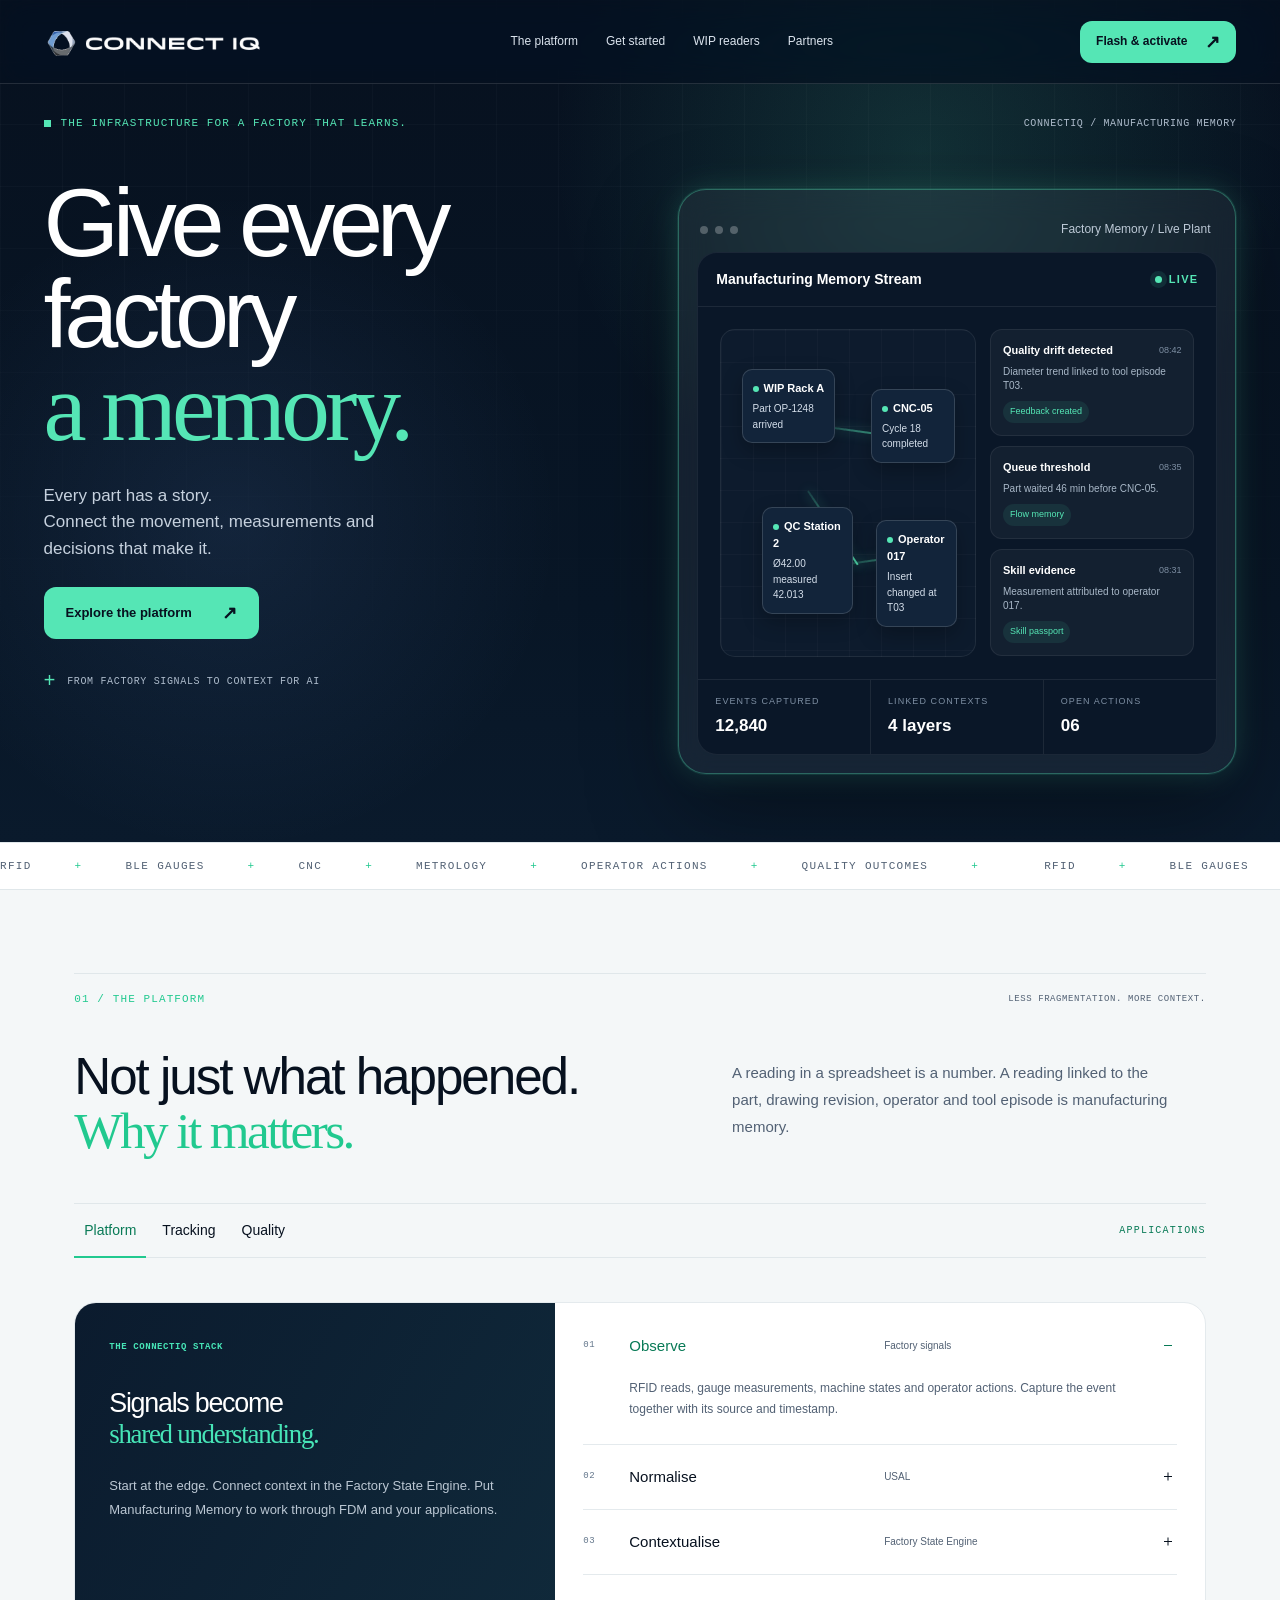
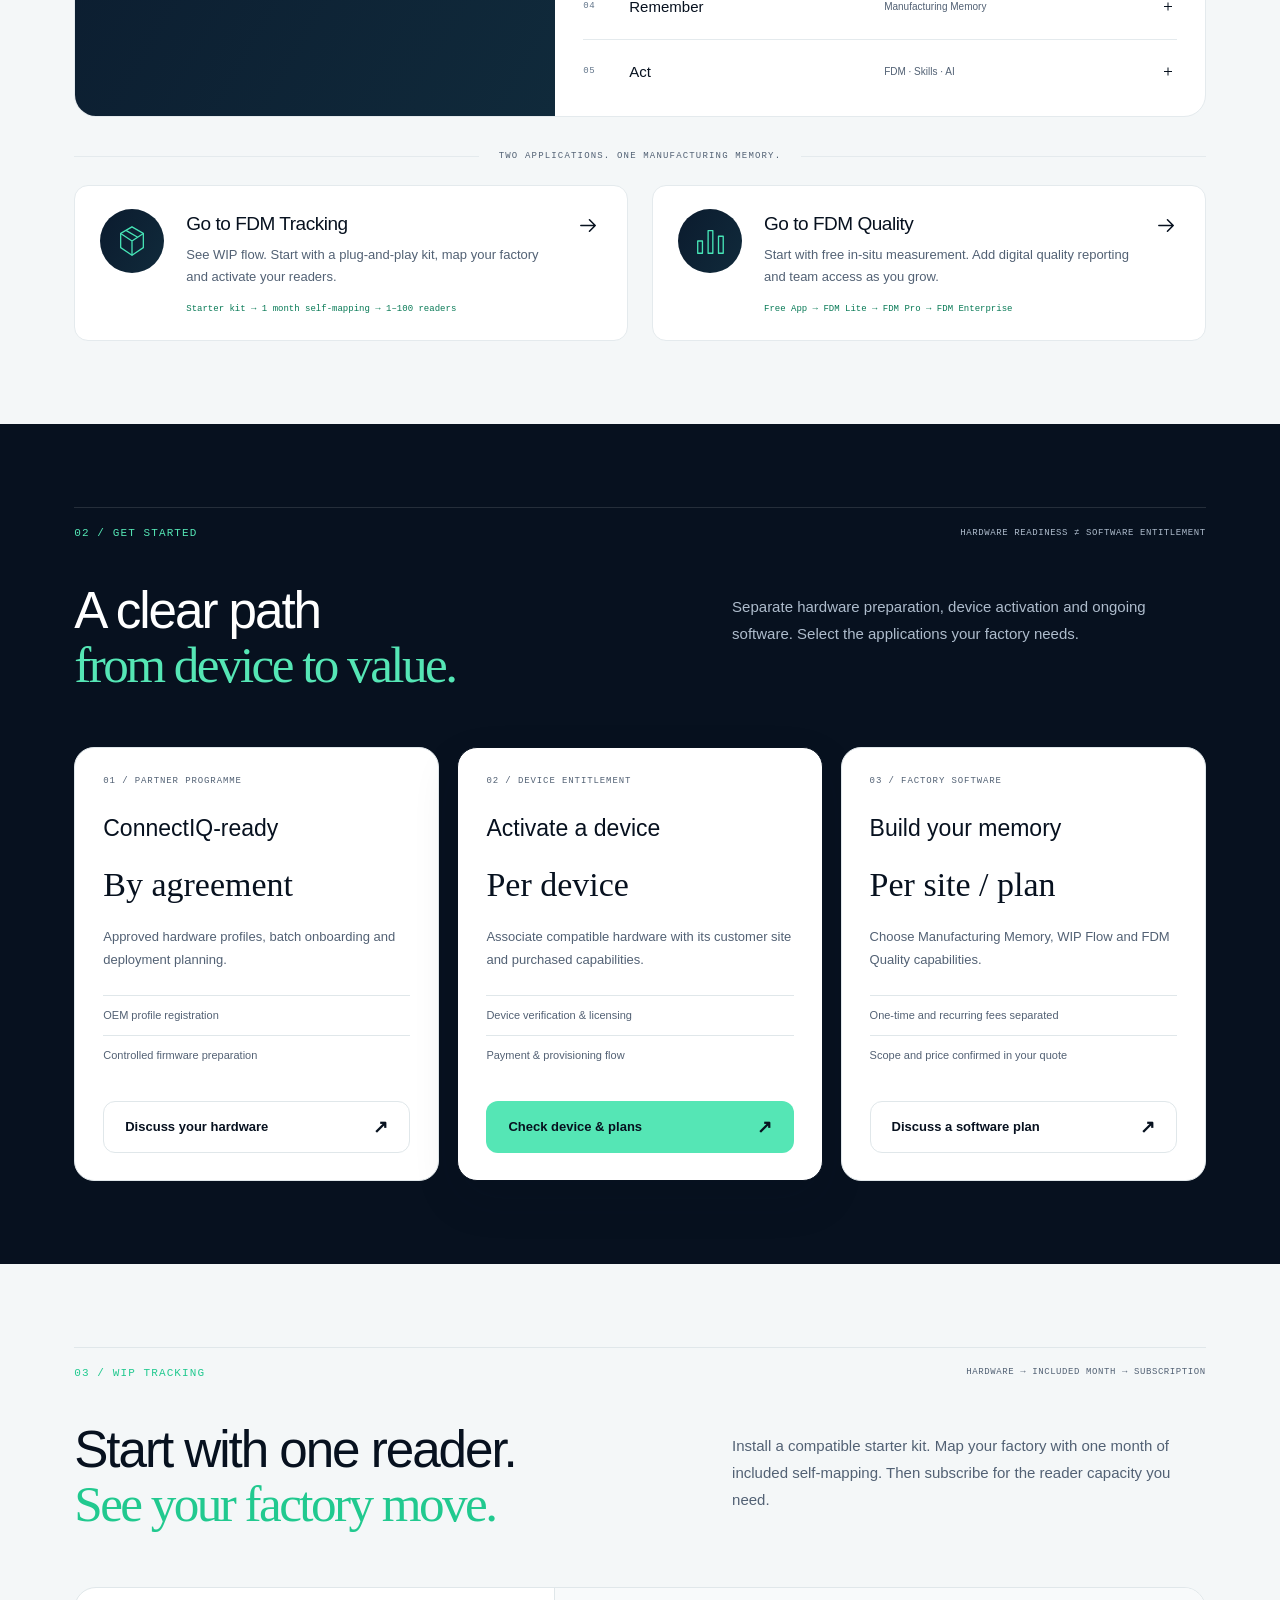
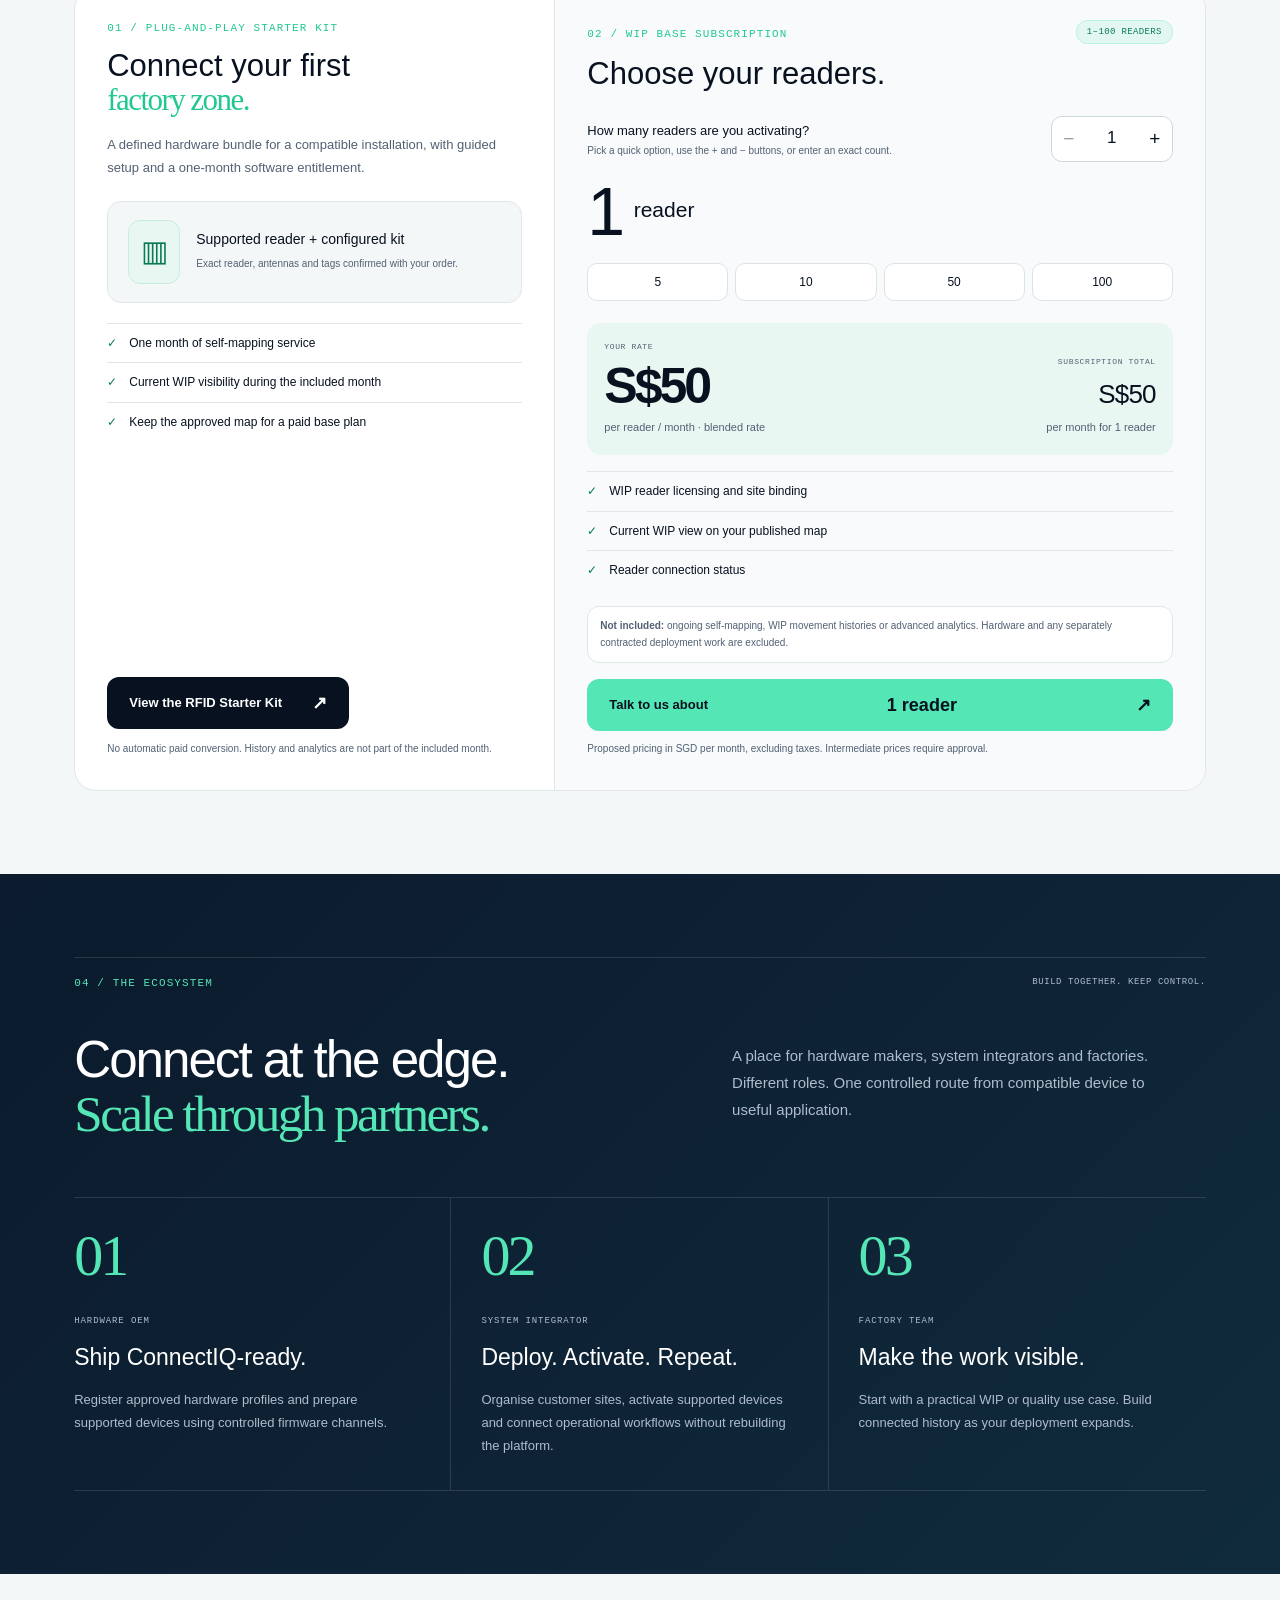
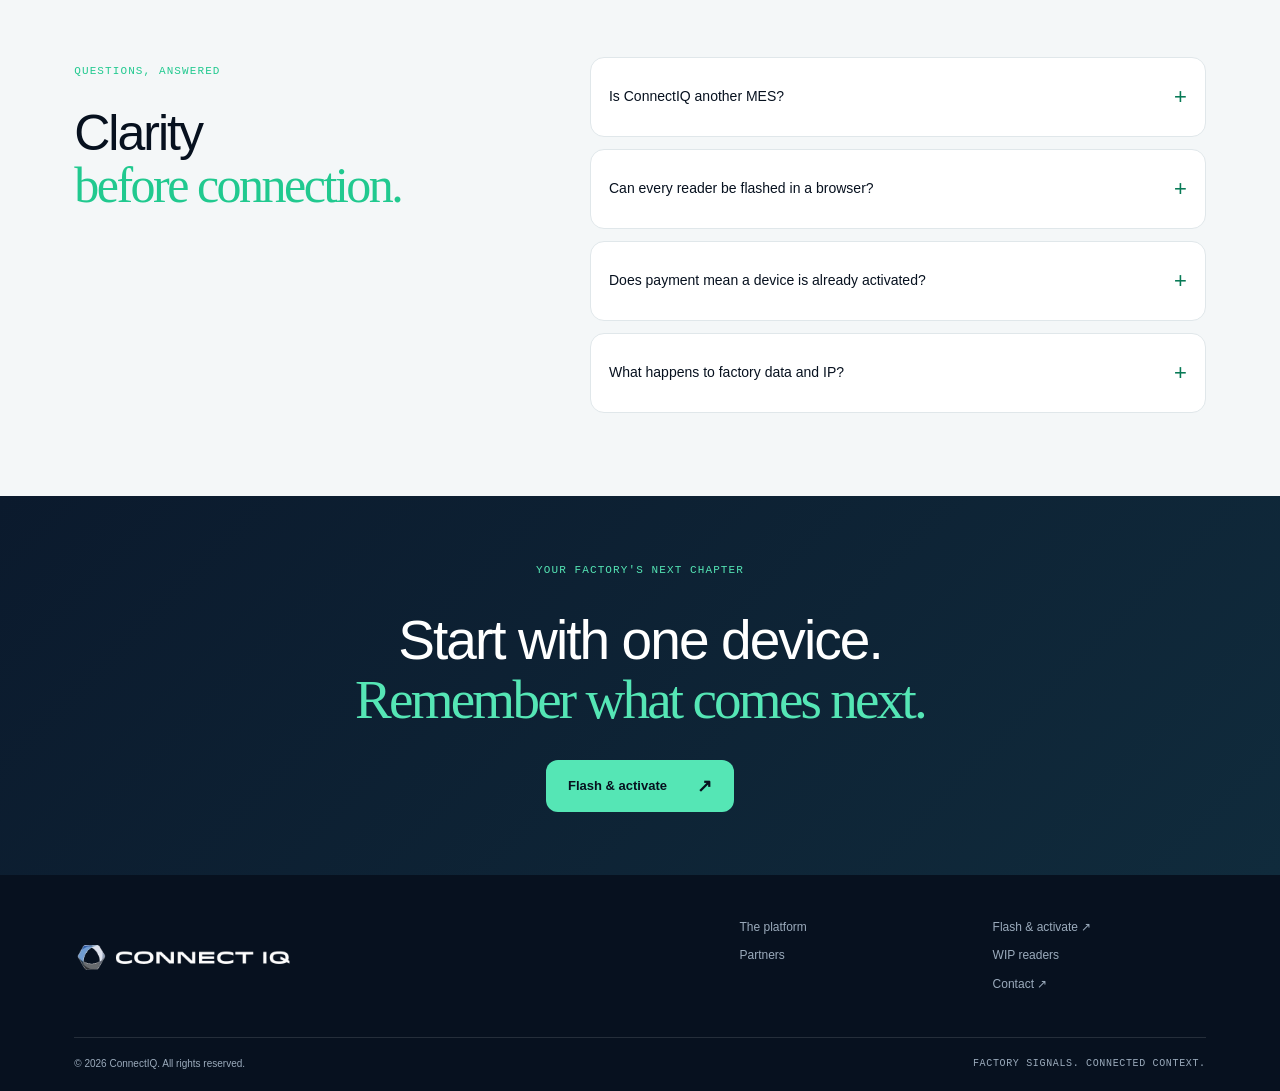
==== index.html @ 903c2b4b "Update index.html" ====
<!DOCTYPE html>
<html lang="en">
<head>
<meta charset="utf-8">
<meta name="viewport" content="width=device-width,initial-scale=1">
<meta name="theme-color" content="#07111f">
<meta name="description" content="ConnectIQ connects factory signals, work-in-progress and quality evidence into Manufacturing Memory.">
<title>ConnectIQ</title>
<link rel="icon" href="assets/logo.png" type="image/png">
<style>
/* Wireframe palette: #07111F navy ink, #F4F7F8 paper, #55E6B5 / #21C98F mint; --green-text (#087A56) is the readable mint for small text on light backgrounds. */
:root{
  --paper:#f4f7f8;--white:#fff;--ink:#07111f;--text:#07111f;--muted:#526174;--navy:#07111f;
  --green:#21c98f;--mint:#55e6b5;--green-dark:#17a374;--green-text:#087a56;--green-light:#e9f7f2;--green-pale:#f1fbf7;
  --line:#e0e7ea;
  --warn:#7a5a14;--warn-bg:#fbf3df;
  --mono:'SFMono-Regular',Consolas,'Liberation Mono',monospace;
  --sans:Arial,Helvetica,sans-serif;--serif:Georgia,'Times New Roman',serif;
}
*{box-sizing:border-box}
html{scroll-behavior:smooth;scroll-padding-top:100px}
body{margin:0;background:var(--paper);color:var(--text);font-family:var(--sans);line-height:1.55;-webkit-font-smoothing:antialiased}
a{color:inherit;text-decoration:none}
button,input,select,textarea{font:inherit;color:inherit}
button{cursor:pointer}
h1,h2,h3,p{margin:0}
h1,h2,h3{font-weight:500;color:var(--ink)}
img{max-width:100%;height:auto}
[hidden]{display:none!important}
a:focus-visible,button:focus-visible,summary:focus-visible,input:focus-visible{outline:3px solid #21C98F;outline-offset:4px}
.serif{font-family:var(--serif);font-weight:400;font-style:normal;letter-spacing:-.05em}
.mono{font:10px/1.5 var(--mono);letter-spacing:.065em}
.eyebrow{font:11px/1.5 var(--mono);letter-spacing:.1em;display:inline-flex;align-items:center;gap:10px;text-transform:uppercase;color:var(--green)}
.square{width:7px;height:7px;background:var(--green);display:inline-block}
.skip-link{position:fixed;top:-100px;left:20px;z-index:200;background:var(--ink);color:#fff;padding:12px 18px}
.skip-link:focus{top:12px}

.button{display:inline-flex;align-items:center;justify-content:space-between;gap:30px;padding:15px 21px;min-height:52px;border:1px solid transparent;border-radius:12px;font-size:13px;font-weight:700;line-height:1.4;transition:background .2s,transform .2s}
.button span{font-size:18px;line-height:1}
.button:hover{transform:translateY(-2px)}
.button.ink{background:var(--ink);color:#fff}
.button.ink:hover{background:#13263d}
.button.leaf{background:var(--mint);color:var(--ink)}
.button.leaf:hover{background:var(--green)}
.button.paper{background:var(--paper);color:var(--ink)}
.button.outline{background:transparent;border-color:var(--line);color:var(--ink)}
.button.outline:hover{background:var(--green-light)}
.button.small{padding:11px 15px;min-height:42px;font-size:12px;gap:18px}
.text-link{border:0;background:none;padding:0;display:inline-flex;align-items:center;gap:22px;font-size:13px;font-weight:500;color:var(--ink)}
.text-link span{transition:transform .2s}
.text-link:hover span{transform:translate(3px,-2px)}

.scroll-progress{height:2px;background:var(--green);position:fixed;inset:0 auto auto 0;z-index:99;width:0;pointer-events:none}

/* Header */
.site-header{position:sticky;top:0;z-index:40;background:rgba(7,17,31,.7);-webkit-backdrop-filter:blur(16px) saturate(160%);backdrop-filter:blur(16px) saturate(160%);height:84px;margin-bottom:-84px;border-bottom:1px solid var(--line);padding:0 3.4%;display:flex;justify-content:space-between;align-items:center;gap:28px}
.brand{display:flex;align-items:center;width:220px;flex-shrink:0}
.brand img{display:block;width:100%;height:auto}
.desktop-nav{display:flex;gap:28px;font-size:12px}
.desktop-nav a{padding:10px 0;position:relative}
.desktop-nav a:after{content:'';position:absolute;bottom:1px;left:0;right:0;height:1px;background:var(--green);transform:scaleX(0);transform-origin:left;transition:transform .2s}
.desktop-nav a:hover:after{transform:scaleX(1)}
.nav-actions{display:flex;align-items:center;gap:20px}
.menu-toggle{display:none;background:none;border:0;width:36px;height:42px;padding:7px}
.menu-toggle span{display:block;height:1px;background:var(--ink);margin:7px 0}
.mobile-nav{position:absolute;top:100%;left:0;right:0;background:rgba(7,17,31,.96);border-bottom:1px solid var(--line);padding:15px 6% 25px}
.mobile-nav a{display:block;padding:15px 0;border-bottom:1px solid var(--line)}

/* Hero */
.hero{padding:115px 3.4% 40px}
.hero-overline{display:flex;justify-content:space-between;gap:20px;margin-bottom:30px;align-items:center;color:var(--ink)}
.hero-edition{color:var(--muted)}
.hero-layout{display:grid;grid-template-columns:1.08fr 1fr;gap:32px;min-height:640px}
.hero-copy{padding:15px 0 30px}
.hero h1{font-size:clamp(64px,7.6vw,126px);line-height:.94;letter-spacing:-.065em}
.hero h1 .serif{display:block;margin-top:3px;color:var(--green)}
.hero-copy>p{font-size:17px;max-width:385px;margin:29px 0 25px;color:#c6d1de}
.hero-buttons{display:flex;align-items:center;gap:27px;flex-wrap:wrap}
.hero-footnote{color:var(--muted);display:flex;align-items:center;gap:11px;margin-top:33px}
.tiny-cross{font:20px/1 var(--mono);color:var(--green-text)}
/* Hero dashboard card (from the wireframe), on its own dark panel */
.hero-card{background:rgba(255,255,255,.055);padding:18px;color:#fff;align-self:center;border-radius:28px;border:1px solid rgba(85,230,181,.35);backdrop-filter:blur(15px);box-shadow:0 0 0 1px rgba(85,230,181,.10),0 0 28px rgba(85,230,181,.18),0 34px 90px rgba(0,0,0,.38);animation:card-glow 4s ease-in-out infinite}
@keyframes card-glow{50%{border-color:rgba(85,230,181,.65);box-shadow:0 0 0 1px rgba(85,230,181,.20),0 0 44px rgba(85,230,181,.32),0 34px 90px rgba(0,0,0,.38)}}
.window-bar{height:44px;display:flex;align-items:center;justify-content:space-between;padding:0 7px 0 3px;color:#bdc9d6;font-size:12px}
.dots{display:flex;gap:7px}
.dot{width:8px;height:8px;border-radius:50%;background:rgba(255,255,255,.26)}
.memory-panel{background:#0a1728;border:1px solid rgba(255,255,255,.07);border-radius:20px;overflow:hidden}
.memory-toolbar{padding:16px 18px;border-bottom:1px solid rgba(255,255,255,.08);display:flex;justify-content:space-between;align-items:center;gap:12px}
.memory-toolbar strong{font-size:14px;font-weight:600}
.live{color:var(--mint);font-size:11px;font-weight:700;text-transform:uppercase;letter-spacing:.12em;white-space:nowrap}
.live:before{content:"";display:inline-block;width:7px;height:7px;border-radius:50%;background:var(--mint);margin-right:7px;box-shadow:0 0 0 5px #55e6b51a;animation:live 2.4s ease-in-out infinite}
@keyframes live{50%{box-shadow:0 0 0 8px #55e6b500}}
.factory-map{padding:22px;display:grid;grid-template-columns:1fr .8fr;gap:14px}
.map-canvas{min-height:328px;border:1px solid rgba(255,255,255,.08);border-radius:15px;background:linear-gradient(rgba(255,255,255,.025) 1px,transparent 1px),linear-gradient(90deg,rgba(255,255,255,.025) 1px,transparent 1px),#0d1b2d;background-size:32px 32px;position:relative;overflow:hidden}
.node{position:absolute;border:1px solid rgba(255,255,255,.15);background:#12243a;border-radius:10px;padding:10px;color:#d4deea;font-size:10px;box-shadow:0 8px 20px rgba(0,0,0,.25)}
.node strong{display:block;font-size:11px;color:#fff;margin-bottom:4px}
.signal{width:6px;height:6px;border-radius:50%;background:var(--mint);display:inline-block;margin-right:5px}
.n1{left:8%;top:12%;width:37%}.n2{right:8%;top:18%;width:33%}.n3{left:16%;bottom:13%;width:36%}.n4{right:7%;bottom:9%;width:32%}
.route{position:absolute;height:2px;transform-origin:left center;background:linear-gradient(90deg,#55e6b52e,#55e6b5e6);box-shadow:0 0 12px #55e6b566}
.r1{width:38%;left:39%;top:29%;transform:rotate(8deg)}
.r2{width:35%;left:34%;top:49%;transform:rotate(56deg)}
.r3{width:34%;left:50%;bottom:28%;transform:rotate(-8deg)}
.side-stream{display:flex;flex-direction:column;gap:10px;min-width:0}
.stream-item{padding:12px;background:rgba(255,255,255,.04);border:1px solid rgba(255,255,255,.07);border-radius:12px}
.stream-top{display:flex;align-items:center;justify-content:space-between;gap:10px;margin-bottom:6px}
.stream-top strong{font-size:11px;color:#fff}
.time{font-size:9px;color:#7e8fa3}
.stream-item p{margin:0;color:#a8b7c7;font-size:10px;line-height:1.4}
.tag{display:inline-block;margin-top:8px;font-size:9px;padding:4px 7px;border-radius:99px;color:var(--mint);background:rgba(85,230,181,.09)}
.memory-footer{display:grid;grid-template-columns:repeat(3,1fr);border-top:1px solid rgba(255,255,255,.08)}
.metric{padding:15px 17px;border-right:1px solid rgba(255,255,255,.08)}
.metric:last-child{border-right:0}
.metric span{display:block;color:#7e8fa3;font-size:9px;text-transform:uppercase;letter-spacing:.12em}
.metric strong{display:block;font-size:17px;margin-top:4px;color:#fff;font-variant-numeric:tabular-nums}

.signal-ticker{border-top:1px solid var(--line);border-bottom:1px solid var(--line);overflow:hidden;padding:15px 0;background:#fff}
.ticker-track{display:flex;width:max-content;animation:ticker 55s linear infinite}
.ticker-track>span{font:11px/1.5 var(--mono);letter-spacing:.12em;color:#526174;white-space:nowrap;padding-right:30px}
.ticker-track i{font-style:normal;color:var(--green);margin:0 35px}
@keyframes ticker{to{transform:translateX(-50%)}}

/* Sections */
.section{padding:83px 5.8%}
/* Navy sections: re-point the colour tokens so text, borders and accents read on #07111f */
.navy{background:var(--navy);--ink:#fff;--text:#dbe4ee;--muted:#aebccc;--line:rgba(255,255,255,.12);--green:#55e6b5;--green-text:#55e6b5;color:var(--text)}
.faq.section{padding-top:83px}
.navy .button.ink{background:var(--green);color:#07111f}
.navy .button.ink:hover{background:var(--mint)}
.hero.navy{background:radial-gradient(circle at 72% 18%,rgba(85,230,181,.14),transparent 32%),radial-gradient(circle at 18% 62%,rgba(117,169,255,.10),transparent 28%),linear-gradient(180deg,#07111f,#081626 72%,#0a1a2c);position:relative;overflow:hidden}
.site-header.navy{background:rgba(7,17,31,.7)}
.hero:after{content:"";position:absolute;inset:0;pointer-events:none;background-image:linear-gradient(rgba(255,255,255,.025) 1px,transparent 1px),linear-gradient(90deg,rgba(255,255,255,.025) 1px,transparent 1px);background-size:62px 62px;mask-image:linear-gradient(to bottom,black 20%,transparent 90%)}
.hero>*{position:relative;z-index:1}
.section-top{display:flex;justify-content:space-between;gap:20px;align-items:center;border-top:1px solid var(--line);padding-top:17px;margin-bottom:42px;color:var(--ink)}
.section-top>.mono{font-size:9px;color:var(--muted)}
.intro{display:grid;grid-template-columns:1.15fr 1fr;align-items:start;gap:10%;margin-bottom:55px}
.intro h2{font-size:clamp(40px,4vw,62px);line-height:1.06;letter-spacing:-.04em;text-wrap:balance}
.intro h2 .serif{color:var(--green)}
.intro>p{padding-top:9px;font-size:15px;color:var(--muted);line-height:1.8;max-width:440px}

.ciqm{--ciqm-border:#e4eaed;--ciqm-link:#087a56;--ciqm-mint-light:#47e5b7;--ciqm-panel:linear-gradient(120deg,#0b1b2e 0%,#102a3b 100%)}
.ciqm-stack{display:grid;grid-template-columns:42.5% 57.5%;border:1px solid var(--ciqm-border);border-radius:22px;overflow:hidden;background:#fff}
.ciqm-story{background:var(--ciqm-panel);color:#fff;padding:37px 34px 42px;min-height:356px}
.ciqm-eyebrow{display:block;font:600 9px/1.6 var(--mono);letter-spacing:.065em;color:var(--ciqm-mint-light)}
.ciqm-story-title{font:400 clamp(25px,2.1vw,34px)/1.15 var(--sans);letter-spacing:-.047em;margin-top:34px;color:#fff}
.ciqm-story-title em{display:block;font-family:var(--serif);font-style:normal;color:var(--ciqm-mint-light)}
.ciqm-story-copy{font-size:13px;line-height:1.85;color:#bbc7d3;max-width:570px;margin-top:24px}
.ciqm-accordion{padding:11px 28px 12px;min-width:0}
.ciqm-row{border-bottom:1px solid var(--ciqm-border)}
.ciqm-row:last-child{border-bottom:0}
.ciqm-summary{list-style:none;display:grid;grid-template-columns:30px 1.15fr 1.25fr 17px;gap:16px;align-items:center;padding:20px 0;min-height:64px;cursor:pointer;color:var(--ink);font-size:15px}
.ciqm-summary::-webkit-details-marker{display:none}
.ciqm-summary::marker{content:''}
.ciqm-number{font:9px/1.5 var(--mono);letter-spacing:.05em;color:#63768b}
.ciqm-layer{font-size:10px;color:var(--muted)}
.ciqm-toggle{width:17px;height:17px;display:grid;place-items:center;position:relative}
.ciqm-toggle:before,.ciqm-toggle:after{content:'';width:8px;height:1px;background:currentColor;position:absolute}
.ciqm-toggle:after{transform:rotate(90deg);transition:transform .15s ease}
.ciqm-row[open] .ciqm-toggle:after{transform:rotate(0deg)}
.ciqm-row[open] .ciqm-name,.ciqm-row[open] .ciqm-toggle,.ciqm-summary:hover .ciqm-name{color:var(--ciqm-link)}
.ciqm-description{padding:0 22px 23px 46px;color:var(--muted);font-size:12px;line-height:1.8}
.ciqm-inline-actions{margin-top:12px;display:flex;gap:20px;flex-wrap:wrap}
.ciqm-inline-actions a{color:var(--ciqm-link);text-decoration:underline;text-underline-offset:4px;font-size:12px}
.ciqm-bridge{margin-top:32px}
.ciqm-bridge-label{display:flex;align-items:center;justify-content:center;gap:20px;font:500 9px/1.6 var(--mono);letter-spacing:.13em;color:var(--muted);text-align:center;margin-bottom:22px}
.ciqm-bridge-label:before,.ciqm-bridge-label:after{content:'';flex:1;height:1px;background:var(--ciqm-border)}
.ciqm-choices{display:grid;grid-template-columns:1fr 1fr;gap:24px}
.ciqm-choice{display:grid;grid-template-columns:64px minmax(0,1fr) 25px;gap:22px;align-items:start;color:var(--ink);background:#fff;border:1px solid var(--ciqm-border);border-radius:14px;padding:23px 25px;min-width:0;transition:border-color .18s,box-shadow .18s,transform .18s}
.ciqm-choice:hover{border-color:#a8cabc;transform:translateY(-3px);box-shadow:0 9px 28px rgba(16,42,59,.06)}
.ciqm-choice-title{display:block;font-size:19px;line-height:1.25;font-weight:500;letter-spacing:-.025em;margin-top:3px}
.ciqm-choice-copy{display:block;font-size:13px;color:var(--muted);line-height:1.7;margin-top:8px;max-width:445px}
.ciqm-choice-path{display:block;font:9px/1.8 var(--mono);color:var(--ciqm-link);margin-top:13px}
.ciqm-icon{width:64px;height:64px;display:grid;place-items:center;background:var(--ciqm-panel);color:var(--ciqm-mint-light);border-radius:50%}
.ciqm-icon svg{display:block;width:34px;height:34px}
.ciqm-arrow{width:23px;height:23px;margin-top:5px;transition:transform .18s}
.ciqm-choice:hover .ciqm-arrow{transform:translateX(4px)}
/* Platform tabs + workflow view */
.app-tabs{display:flex;justify-content:space-between;align-items:center;gap:20px;border-top:1px solid var(--line);border-bottom:1px solid var(--line);margin:-10px 0 44px}
.app-tabs [role=tablist]{display:flex;gap:6px}
.app-tab{border:0;background:none;padding:16px 10px 14px;font-size:14px;color:var(--ink);border-bottom:2px solid transparent;margin-bottom:-1px}
.app-tab:hover{color:var(--green-text)}
.app-tab[aria-selected=true]{color:var(--green-text);border-bottom-color:var(--green)}
.app-tabs>.mono{font-size:10px;color:var(--green-text);letter-spacing:.12em}
.workflow-head{text-align:center;margin-bottom:30px}
.workflow-head h3{font:400 clamp(34px,3.4vw,48px)/1.1 var(--serif);letter-spacing:-.03em}
.workflow-head h3 span{color:var(--green)}
.workflow-head p{margin-top:12px;color:var(--muted);font-size:15px}
.workflow-grid{display:grid;grid-template-columns:1fr 210px 1fr;gap:14px;align-items:stretch}
.wf-card{border-radius:22px;padding:28px 18px 22px;display:flex;flex-direction:column;transition:box-shadow .25s,border-color .25s}
.wf-card.tracking{background:#f3f8fd;border:1px solid #d8e5f2}
.wf-card.quality{background:#f1fbf7;border:1px solid #cdeedf}
.wf-card.focus.tracking{border-color:#2f6fcf;box-shadow:0 0 0 1px #2f6fcf,0 18px 45px rgba(47,111,207,.12)}
.wf-card.focus.quality{border-color:var(--green);box-shadow:0 0 0 1px var(--green),0 18px 45px rgba(33,201,143,.14)}
.wf-top{display:flex;justify-content:space-between;gap:16px;padding:0 18px}
.wf-label{font:600 12px/1.4 var(--mono);letter-spacing:.12em}
.tracking .wf-label{color:#2f6fcf}.quality .wf-label{color:var(--green-text)}
.wf-top h3{font:400 clamp(24px,2.3vw,33px)/1.15 var(--serif);letter-spacing:-.02em;margin:8px 0 10px}
.wf-top p{font:16px/1.5 var(--serif);color:var(--muted)}
.wf-icon{width:64px;height:64px;flex:none;border-radius:14px;display:grid;place-items:center}
.tracking .wf-icon{background:#dce9f8}.quality .wf-icon{background:#d5f3e7}
.wf-body{background:#fff;border-radius:16px;padding:18px 16px 14px;margin:22px 0 20px;box-shadow:0 2px 10px rgba(7,17,31,.04)}
.wf-body>.mono{font-size:10px;color:var(--muted);letter-spacing:.12em;padding-left:6px}
.wf-steps{display:grid;grid-template-columns:repeat(4,1fr);gap:10px;margin-top:12px}
.wf-step{position:relative;padding:12px 10px 14px;border-radius:12px;font-size:12px;color:var(--muted);line-height:1.45}
.tracking .wf-step{background:#f6f9fd}.quality .wf-step{background:#f3fbf7}
.wf-step strong{display:block;color:var(--ink);font-size:13px;margin:6px 0 10px;line-height:1.3}
.wf-step:not(:last-child):after{content:'→';position:absolute;right:-11px;top:24px;font-size:16px;z-index:1}
.tracking .wf-step:not(:last-child):after{color:#2f6fcf}.quality .wf-step:not(:last-child):after{color:var(--green-text)}
.wf-num{display:inline-grid;place-items:center;width:20px;height:20px;border-radius:50%;background:#2f6fcf;color:#fff;font-size:10px;font-weight:700}
.wf-tier{font-size:12px;color:var(--green-text)}
.wf-note{display:flex;align-items:center;gap:12px;margin-top:12px;padding:12px 14px;border-radius:12px;font-size:12px;line-height:1.55;color:var(--ink)}
.tracking .wf-note{background:#f3f7fc}.quality .wf-note{background:#eaf8f1}
.wf-note svg{flex:none}
.wf-actions{display:flex;align-items:center;gap:30px;margin-top:auto}
.wf-actions a:not(.button){font-size:14px;text-decoration:underline;text-underline-offset:4px;font-weight:500}
.tracking .wf-actions a:not(.button){color:#2f6fcf}.quality .wf-actions a:not(.button){color:var(--green-text)}
.button.forest{background:#0f7a5a;color:#fff}.button.forest:hover{background:#0b6248}
.wf-center{display:flex;flex-direction:column}
.wf-flow{position:relative;height:150px;margin-top:40px}
.wf-flow svg{position:absolute;inset:0;width:100%;height:100%;overflow:visible}
.wf-flow span{position:absolute;top:0;font-size:13px;font-weight:600;line-height:1.3}
.wf-flow .l{left:10px;color:#2f6fcf}.wf-flow .r{right:10px;text-align:right;color:var(--green-text)}
.wf-memory{background:linear-gradient(160deg,#0b1a2d,#102b3c);color:#c1cfdd;border-radius:20px;padding:24px 20px 26px;text-align:center;box-shadow:0 18px 40px rgba(7,17,31,.25)}
.wf-memory .mono{display:block;color:#fff;letter-spacing:.18em;margin:10px 0 6px}
.wf-memory h4{font-size:22px;line-height:1.2;color:#fff;font-weight:500;margin:0 0 10px}
.wf-memory p{font-size:14px;line-height:1.5}



.partner-grid{display:grid;grid-template-columns:repeat(3,1fr);border-top:1px solid var(--line);border-bottom:1px solid var(--line)}
.partner-grid article{padding:29px 30px 32px 0;display:flex;flex-direction:column;align-items:start;border-right:1px solid var(--line)}
.partner-grid article:not(:first-child){padding-left:30px}
.partner-grid article:last-child{border-right:0}
.partner-number{color:var(--green);font-size:58px;line-height:1;margin-bottom:30px}
.partner-grid .eyebrow{font-size:9px;color:var(--muted)}
.partner-grid h3{font-size:23px;margin:12px 0}
.partner-grid p{font-size:13px;color:var(--muted);line-height:1.8;max-width:315px}

.price-grid{display:grid;grid-template-columns:repeat(3,1fr);gap:18px}
.price-grid article{--ink:#07111f;--text:#07111f;--muted:#526174;--line:#e0e7ea;--green:#21c98f;--green-text:#087a56;color:var(--text);background:#fff;border:1px solid var(--line);border-radius:20px;padding:27px 28px;display:flex;flex-direction:column;align-items:start}
.price-grid .featured{border-color:var(--ink);box-shadow:0 18px 45px rgba(7,17,31,.12)}
.price-grid .eyebrow{color:var(--muted);font-size:9px}
.price-grid h3{font-size:23px;margin:22px 0 16px}
.price-main{font:34px/1.3 var(--serif);color:var(--ink);margin-bottom:18px}
.price-grid article>p:not(.price-main){font-size:13px;color:var(--muted);line-height:1.8;margin-bottom:23px;flex:1}
.price-feature{padding:11px 0;border-top:1px solid var(--line);width:100%;font-size:11px;color:#536174}
.price-grid .button{margin-top:26px;width:100%}

/* WIP starter kit + reader calculator */
.partners.navy{background:linear-gradient(135deg,#0b1a2d,#102b3c)}
.plan-grid{--ink:#07111f;--text:#07111f;--muted:#526174;--line:#e0e7ea;--green:#21c98f;--green-text:#087a56;color:var(--text);display:grid;grid-template-columns:.85fr 1.15fr;border:1px solid var(--line);border-radius:22px;overflow:hidden;background:#fff}
.kit{padding:32px;border-right:1px solid var(--line);display:flex;flex-direction:column}
.kit h3,.calculator h3{font-size:31px;line-height:1.1;margin-top:13px}
.kit h3 .serif{color:var(--green)}
.kit>p{font-size:13px;line-height:1.75;color:var(--muted);margin:17px 0}
.kit-graphic{display:flex;align-items:center;gap:16px;margin:4px 0 20px;padding:18px 20px;background:var(--paper);border:1px solid var(--line);border-radius:14px}
.kit-device{width:52px;height:64px;flex:none;border:1px solid #c6eddc;border-radius:12px;display:grid;place-items:center;font-size:29px;background:var(--green-light);color:var(--green-text)}
.kit-graphic strong{font-size:14px;font-weight:500;display:block}
.kit-graphic small{font-size:10px;color:var(--muted)}
.feature{padding:10px 0;border-top:1px solid var(--line);display:flex;gap:12px;align-items:baseline;font-size:12px}
.feature i{font-style:normal;color:var(--green-text)}
.kit .bottom{margin-top:auto;padding-top:23px}
.calculator{padding:32px;background:#f8fafb}
.calc-top{display:flex;justify-content:space-between;align-items:flex-start;gap:20px}
.badge{display:inline-flex;background:rgba(85,230,181,.13);border:1px solid rgba(85,230,181,.28);border-radius:999px;color:var(--green-text);padding:5px 10px;font:9px/1.4 var(--mono);letter-spacing:.04em;white-space:nowrap}
.countrow{display:flex;justify-content:space-between;align-items:center;gap:12px;margin:24px 0 8px}
.countrow label{font-size:13px;font-weight:500}
.fine{font-size:10px;line-height:1.65;color:var(--muted)}
.stepper{display:flex;border:1px solid #ccd7dd;border-radius:11px;overflow:hidden;background:#fff;flex:none}
.stepper button{border:0;background:#fff;width:34px;height:44px;font-size:19px}
.stepper button:disabled{opacity:.4;cursor:not-allowed}
.stepper input{width:52px;text-align:center;border:0;font-size:17px;font-variant-numeric:tabular-nums;-moz-appearance:textfield;appearance:textfield}
.stepper input::-webkit-inner-spin-button{appearance:none}
.reader-count{display:flex;align-items:center;gap:13px;margin:15px 0 8px}
.reader-count strong{font-size:68px;line-height:1;font-weight:500;letter-spacing:-.065em;font-variant-numeric:tabular-nums;color:var(--ink)}
.reader-count span{font-size:21px}
.presets{display:grid;grid-template-columns:repeat(4,1fr);gap:7px;margin:18px 0 22px}
.presets button{background:#fff;border:1px solid #dbe3e7;border-radius:10px;padding:9px 5px;font-size:12px}
.presets button[aria-pressed=true]{border-color:var(--green);color:var(--green-text);background:var(--green-light)}
.price-display{display:flex;justify-content:space-between;align-items:flex-end;gap:16px;background:var(--green-light);border-radius:14px;padding:19px 17px;margin-bottom:16px}
.price-caption{display:block;margin-bottom:8px;font:8px var(--mono);letter-spacing:.08em;color:var(--muted)}
.big-price{font-size:50px;letter-spacing:-.06em;line-height:1.1;display:block;font-variant-numeric:tabular-nums;color:var(--ink)}
.unit{font-size:11px;color:var(--muted);display:block;margin-top:5px}
.total{text-align:right}
.total strong{font-size:26px;display:block;letter-spacing:-.03em;font-weight:500;font-variant-numeric:tabular-nums;color:var(--ink)}
.excluded{font-size:10px;background:#fff;border:1px solid #dfe7ea;border-radius:12px;padding:11px 12px;color:var(--muted);line-height:1.65;margin:16px 0}

.faq{display:grid;grid-template-columns:.85fr 1.3fr;gap:10%;padding-top:10px}
.faq h2{font-size:50px;line-height:1.05;margin-top:25px;letter-spacing:-.04em}
.faq h2 .serif{color:var(--green)}
.faq details{background:#fff;border:1px solid var(--line);border-radius:14px;padding:0 18px;font-size:14px}
.faq>div:last-child{display:grid;gap:12px;align-content:start}
.faq summary{list-style:none;display:flex;align-items:center;justify-content:space-between;gap:18px;padding:22px 0;cursor:pointer;color:var(--ink)}
.faq summary::-webkit-details-marker{display:none}
.faq summary span{font-size:22px;color:var(--green-text);transition:transform .2s}
.faq details[open] summary span{transform:rotate(45deg)}
.faq details p{font-size:13px;color:var(--muted);line-height:1.8;padding-bottom:23px;max-width:520px}

.closing{background:linear-gradient(135deg,#0b1a2d,#102b3c);text-align:center;padding-top:60px;padding-bottom:63px}
.closing .eyebrow{color:var(--mint)}
.closing h2{font-size:clamp(38px,4.3vw,66px);line-height:1.07;letter-spacing:-.035em;margin:30px 0}
.closing h2 .serif{color:var(--green)}
.closing>div{display:flex;justify-content:center;align-items:center;gap:30px;flex-wrap:wrap}

.site-footer{background:var(--navy);color:#9babbc;padding:43px 5.8% 20px}
.footer-top{display:grid;grid-template-columns:2.2fr .75fr .75fr;gap:40px;margin-bottom:43px}
.footer-top p{font:20px/1.35 var(--serif);color:#fff}
.footer-top>div{display:flex;flex-direction:column;gap:10px;font-size:12px;align-items:flex-start}
.footer-top button{background:none;border:0;padding:0;font-size:12px}
.footer-bottom{border-top:1px solid rgba(255,255,255,.12);padding-top:18px;display:flex;justify-content:space-between;gap:20px;font-size:10px;color:#9babbc}

/* Contact dialog */
dialog{padding:0;border:1px solid var(--line);border-radius:18px;max-width:560px;width:calc(100% - 32px);box-shadow:0 30px 100px rgba(7,17,31,.25)}
dialog::backdrop{background:rgba(7,17,31,.55);backdrop-filter:blur(3px)}
.dialog-head{display:flex;justify-content:space-between;align-items:center;padding:22px 26px;border-bottom:1px solid var(--line)}
.dialog-head h2{font-size:21px}
.dialog-close{border:0;background:none;font-size:24px;color:var(--muted)}
.dialog-body{padding:24px 26px}
.dialog-body>p{font-size:13px;color:var(--muted);line-height:1.8;margin-bottom:18px}
.field{display:flex;flex-direction:column;gap:6px;margin-bottom:14px}
.field label{font-size:11px;color:#435164;font-weight:700}
.field input,.field textarea{border:1px solid #ccd7dd;border-radius:11px;padding:11px 12px;font-size:13px;background:#fff;min-width:0}
.field textarea{min-height:90px;resize:vertical}
.form-note{font-size:11px;color:var(--muted);margin:4px 0 16px}
.form-error{color:#9e3a2c;font-size:12px;min-height:16px}

@media(max-width:1180px){.desktop-nav{gap:16px}.hero h1{font-size:clamp(64px,8.2vw,100px)}.hero-layout{min-height:560px}.factory-map{grid-template-columns:1fr}}
@media(max-width:980px){
  .ciqm-story{padding:28px 25px}.ciqm-accordion{padding:7px 22px}.ciqm-summary{grid-template-columns:22px 1.1fr 1fr 14px;gap:10px}.ciqm-name{font-size:13px}.ciqm-description{padding-left:32px;font-size:11px}.ciqm-choice{grid-template-columns:49px minmax(0,1fr) 18px;gap:15px;padding:22px 18px}.ciqm-icon{width:49px;height:49px}.ciqm-choices{gap:17px}
  .workflow-grid{grid-template-columns:1fr}.wf-flow{display:none}.wf-center{order:3}
  .desktop-nav,.hero-edition{display:none}.menu-toggle{display:block}
  .hero-layout{grid-template-columns:1fr 1fr}.hero-buttons{flex-direction:column;align-items:flex-start;gap:18px}
  .section{padding:60px 5%}.intro{gap:6%}.intro h2{font-size:40px}
  .footer-top{grid-template-columns:1fr 1fr 1fr}.footer-top p{display:none}
}
@media(max-width:760px){
  .ciqm-stack{grid-template-columns:1fr;border-radius:18px}.ciqm-story{min-height:0}.ciqm-accordion{padding:5px 20px}.ciqm-choices{grid-template-columns:1fr;gap:14px}.ciqm-bridge-label{font-size:8px;gap:12px}
  .wf-steps{grid-template-columns:1fr 1fr}.wf-step:nth-child(2):after{display:none}.wf-top{padding:0 4px}.wf-icon{width:52px;height:52px}.wf-actions{flex-wrap:wrap;gap:16px}.app-tab{padding:14px 6px 12px}.app-tabs>.mono{display:none}
  .site-header{height:70px;margin-bottom:-70px;padding:0 18px;gap:12px}.site-header .brand{width:180px}.nav-actions>.button{display:none}
  .hero{padding:93px 18px 32px}.hero-layout{grid-template-columns:1fr;gap:24px;min-height:0}
  .hero h1{font-size:clamp(58px,16vw,100px)}.hero-buttons{flex-direction:row;align-items:center}
  .side-stream{display:none}.hero-card{padding:12px}.factory-map{padding:14px}
  .section{padding:49px 20px}.faq.section{padding-top:49px}.section-top>.mono{display:none}
  .intro{grid-template-columns:1fr;gap:20px;margin-bottom:32px}
  .app-display,.plan-grid,.faq{grid-template-columns:1fr}
  .partner-grid,.price-grid{grid-template-columns:1fr}
  .partner-grid article{border-right:0;border-bottom:1px solid var(--line);padding:25px 0!important}
  .partner-grid article:last-child{border-bottom:0}
  .price-grid{gap:15px}.price-grid article{border:1px solid var(--line)!important}.price-grid .featured{border-color:var(--ink)!important}
  .kit{border-right:0;border-bottom:1px solid var(--line);padding:25px 22px}.calculator{padding:25px 22px}
  .presets{grid-template-columns:repeat(2,1fr)}.big-price{font-size:40px}
  .faq{gap:28px}.faq h2{font-size:40px}
  .footer-top{grid-template-columns:1fr 1fr}.footer-bottom{flex-direction:column;gap:8px}
}
@media(prefers-reduced-motion:reduce){.ciqm-choice,.ciqm-arrow,.ciqm-toggle:after{transition:none}html{scroll-behavior:auto}*,*:before,*:after{animation:none!important;transition:none!important}}
</style>
</head>
<body>
<a class="skip-link" href="#main">Skip to content</a>
<div class="scroll-progress" aria-hidden="true"></div>

<header class="site-header navy">
  <a href="#top" class="brand" aria-label="ConnectIQ home"><img src="assets/logo-wordmark-white.png?v=2" alt="ConnectIQ" width="620" height="86"></a>
  <nav class="desktop-nav" aria-label="Primary">
    <a href="#memory">The platform</a><a href="#pricing">Get started</a><a href="#wip">WIP readers</a><a href="#partners">Partners</a>
  </nav>
  <div class="nav-actions">
    <a href="https://api.huawei.connectiq.asia/" target="_blank" rel="noopener" class="button ink small">Flash &amp; activate <span>↗</span></a>
    <button class="menu-toggle" aria-label="Open navigation" aria-expanded="false" aria-controls="mobile-nav"><span></span><span></span></button>
  </div>
  <nav id="mobile-nav" class="mobile-nav" aria-label="Mobile" hidden>
    <a href="#memory">The platform</a><a href="#pricing">Get started</a><a href="#wip">WIP readers</a><a href="#partners">Partners</a>
    <a href="https://api.huawei.connectiq.asia/" target="_blank" rel="noopener">Flash &amp; activate ↗</a>
  </nav>
</header>

<main id="main">
  <section class="hero navy" id="top" aria-labelledby="hero-title">
    <div class="hero-overline"><span class="eyebrow"><i class="square"></i> The infrastructure for a factory that learns.</span><span class="mono hero-edition">CONNECTIQ / MANUFACTURING MEMORY</span></div>
    <div class="hero-layout">
      <div class="hero-copy">
        <h1 id="hero-title">Give every<br>factory<br><span class="serif">a memory.</span></h1>
        <p>Every part has a story.<br>Connect the movement, measurements and decisions that make it.</p>
        <div class="hero-buttons"><a href="#memory" class="button ink">Explore the platform <span>↗</span></a></div>
        <div class="hero-footnote mono"><span class="tiny-cross">+</span> FROM FACTORY SIGNALS TO CONTEXT FOR AI</div>
      </div>
      <div class="hero-card" aria-label="Manufacturing memory dashboard preview">
        <div class="window-bar">
          <div class="dots"><span class="dot"></span><span class="dot"></span><span class="dot"></span></div>
          <span>Factory Memory / Live Plant</span>
        </div>
        <div class="memory-panel">
          <div class="memory-toolbar">
            <strong>Manufacturing Memory Stream</strong>
            <span class="live">Live</span>
          </div>
          <div class="factory-map">
            <div class="map-canvas">
              <div class="route r1"></div><div class="route r2"></div><div class="route r3"></div>
              <div class="node n1"><strong><span class="signal"></span>WIP Rack A</strong>Part OP-1248 arrived</div>
              <div class="node n2"><strong><span class="signal"></span>CNC-05</strong>Cycle 18 completed</div>
              <div class="node n3"><strong><span class="signal"></span>QC Station 2</strong>Ø42.00 measured 42.013</div>
              <div class="node n4"><strong><span class="signal"></span>Operator 017</strong>Insert changed at T03</div>
            </div>
            <div class="side-stream">
              <div class="stream-item">
                <div class="stream-top"><strong>Quality drift detected</strong><span class="time">08:42</span></div>
                <p>Diameter trend linked to tool episode T03.</p><span class="tag">Feedback created</span>
              </div>
              <div class="stream-item">
                <div class="stream-top"><strong>Queue threshold</strong><span class="time">08:35</span></div>
                <p>Part waited 46 min before CNC-05.</p><span class="tag">Flow memory</span>
              </div>
              <div class="stream-item">
                <div class="stream-top"><strong>Skill evidence</strong><span class="time">08:31</span></div>
                <p>Measurement attributed to operator 017.</p><span class="tag">Skill passport</span>
              </div>
            </div>
          </div>
          <div class="memory-footer">
            <div class="metric"><span>Events captured</span><strong>12,840</strong></div>
            <div class="metric"><span>Linked contexts</span><strong>4 layers</strong></div>
            <div class="metric"><span>Open actions</span><strong>06</strong></div>
          </div>
        </div>
      </div>
    </div>
  </section>

  <div class="signal-ticker" aria-label="Factory inputs: RFID, BLE gauges, CNC, metrology, operator actions and quality outcomes"><div class="ticker-track" aria-hidden="true">
    <span>RFID <i>+</i> BLE GAUGES <i>+</i> CNC <i>+</i> METROLOGY <i>+</i> OPERATOR ACTIONS <i>+</i> QUALITY OUTCOMES <i>+</i></span>
    <span>RFID <i>+</i> BLE GAUGES <i>+</i> CNC <i>+</i> METROLOGY <i>+</i> OPERATOR ACTIONS <i>+</i> QUALITY OUTCOMES <i>+</i></span>
  </div></div>

  <section id="memory" class="section">
    <div class="section-top"><span class="eyebrow">01 / The platform</span><span class="mono">LESS FRAGMENTATION. MORE CONTEXT.</span></div>
    <div class="intro"><h2>Not just what happened.<br><span class="serif">Why it matters.</span></h2><p>A reading in a spreadsheet is a number. A reading linked to the part, drawing revision, operator and tool episode is manufacturing memory.</p></div>
    <div class="app-tabs">
      <div role="tablist" aria-label="Platform views">
        <button class="app-tab" role="tab" id="tab-platform" aria-controls="panel-platform" aria-selected="true" data-app="platform">Platform</button>
        <button class="app-tab" role="tab" id="tab-tracking" aria-controls="panel-workflow" aria-selected="false" tabindex="-1" data-app="tracking">Tracking</button>
        <button class="app-tab" role="tab" id="tab-quality" aria-controls="panel-workflow" aria-selected="false" tabindex="-1" data-app="quality">Quality</button>
      </div>
      <span class="mono">APPLICATIONS</span>
    </div>
    <div id="panel-workflow" role="tabpanel" aria-labelledby="tab-tracking" hidden>
      <div class="workflow-head"><h3>Start with a <span>workflow.</span></h3><p>Two applications. One connected system. Both workflows feed Manufacturing Memory.</p></div>
      <div class="workflow-grid">
        <article class="wf-card tracking focus">
          <div class="wf-top"><div><span class="wf-label">FDM TRACKING</span><h3>See the flow. Find the next step.</h3><p>See where every job is, how it moves, and what is waiting.</p></div><span class="wf-icon"><svg width="38" height="38" viewBox="0 0 24 24" aria-hidden="true"><path fill="#2f6fcf" d="M12 2 3 6.6v10.8L12 22l9-4.6V6.6L12 2Zm0 2.2 6.6 3.4L12 11 5.4 7.6 12 4.2ZM5 9.3l6 3.1v7.2l-6-3.1V9.3Zm8 10.3v-7.2l6-3.1v7.2l-6 3.1Z"/></svg></span></div>
          <div class="wf-body"><span class="mono">YOUR JOURNEY</span>
            <div class="wf-steps">
              <div class="wf-step"><span class="wf-num">1</span><strong>Starter Kit</strong>Get set up and ready</div>
              <div class="wf-step"><span class="wf-num">2</span><strong>1 month self-mapping</strong>Map your process with our guidance</div>
              <div class="wf-step"><span class="wf-num">3</span><strong>Activate <span style="white-space:nowrap">1–100</span> readers</strong>Go live on your line</div>
              <div class="wf-step"><span class="wf-num">4</span><strong>Subscribe</strong>Continue and scale</div>
            </div>
            <div class="wf-note"><svg width="24" height="24" viewBox="0 0 24 24" aria-hidden="true"><circle cx="12" cy="12" r="10" fill="none" stroke="#2f6fcf" stroke-width="1.6"/><path d="M12 10.5v6M12 7.2v.1" stroke="#2f6fcf" stroke-width="2" stroke-linecap="round"/></svg><span>Base subscription excludes self-mapping renewal, movement histories and advanced analytics — available as add-ons or higher options.</span></div>
          </div>
          <div class="wf-actions"><a class="button ink" href="#wip">Explore Tracking <span>→</span></a><a href="#wip">View reader plans</a></div>
        </article>
        <div class="wf-center">
          <div class="wf-flow" aria-hidden="true"><span class="l">Tracking<br>events</span><span class="r">Quality<br>measurements</span>
            <svg viewBox="0 0 250 150" preserveAspectRatio="none"><path d="M-18 55H65q30 0 30 30v58" fill="none" stroke="#2f6fcf" stroke-width="1.5"/><path d="M88 136l7 8 7-8" fill="none" stroke="#2f6fcf" stroke-width="1.5"/><path d="M268 55H185q-30 0-30 30v58" fill="none" stroke="#17a374" stroke-width="1.5"/><path d="M148 136l7 8 7-8" fill="none" stroke="#17a374" stroke-width="1.5"/></svg>
          </div>
          <div class="wf-memory"><svg width="38" height="40" viewBox="0 0 38 40" aria-hidden="true"><g fill="#55e6b5"><ellipse cx="19" cy="7" rx="15" ry="5"/><path d="M4 12c0 2.8 6.7 5 15 5s15-2.2 15-5v6c0 2.8-6.7 5-15 5s-15-2.2-15-5z"/><path d="M4 23c0 2.8 6.7 5 15 5s15-2.2 15-5v6c0 2.8-6.7 5-15 5s-15-2.2-15-5z"/></g></svg><span class="mono">BOTH FEED</span><h4>Manufacturing Memory</h4><p>A single source of context for every part, operation and revision.</p></div>
        </div>
        <article class="wf-card quality">
          <div class="wf-top"><div><span class="wf-label">FDM QUALITY</span><h3>Measure in context. Build trust.</h3><p>Capture in-situ measurements and build digital quality records.</p></div><span class="wf-icon"><svg width="40" height="40" viewBox="0 0 24 24" aria-hidden="true"><path fill="#17a374" d="M12 1.5 22.5 12 12 22.5 1.5 12Z"/><path d="m7.8 12.2 2.8 2.8 5.6-5.8" fill="none" stroke="#fff" stroke-width="2.2" stroke-linecap="round" stroke-linejoin="round"/></svg></span></div>
          <div class="wf-body"><span class="mono">FOUR TIERS. A CLEAR PATH.</span>
            <div class="wf-steps">
              <div class="wf-step"><span class="wf-tier">Tier 1</span><strong>Free App</strong>Capture measurements</div>
              <div class="wf-step"><span class="wf-tier">Tier 2</span><strong>FDM Lite</strong>Team quality reporting</div>
              <div class="wf-step"><span class="wf-tier">Tier 3</span><strong>FDM Pro</strong>Supervisor access</div>
              <div class="wf-step"><span class="wf-tier">Tier 4</span><strong>FDM Enterprise</strong>Engineer auto-balloon</div>
            </div>
            <div class="wf-note"><svg width="26" height="24" viewBox="0 0 26 24" aria-hidden="true"><rect x="2" y="13" width="5" height="9" rx="1" fill="#17a374"/><rect x="10" y="8" width="5" height="14" rx="1" fill="#17a374"/><rect x="18" y="2" width="5" height="20" rx="1" fill="#17a374"/></svg><span>Progress from basic capture to advanced engineering workflows, with tools that grow with your team.</span></div>
          </div>
          <div class="wf-actions"><a class="button forest" href="fdm.html">Explore Quality <span>→</span></a><a href="fdm.html">Compare tiers</a></div>
        </article>
      </div>
    </div>
    <div class="ciqm" id="panel-platform" role="tabpanel" aria-labelledby="tab-platform">
      <div class="ciqm-stack">
        <div class="ciqm-story">
          <span class="ciqm-eyebrow">THE CONNECTIQ STACK</span>
          <h3 class="ciqm-story-title">Signals become<em>shared understanding.</em></h3>
          <p class="ciqm-story-copy">Start at the edge. Connect context in the Factory State Engine. Put Manufacturing Memory to work through FDM and your applications.</p>
        </div>
        <div class="ciqm-accordion" aria-label="The five platform layers">
          <details class="ciqm-row" open>
            <summary class="ciqm-summary"><span class="ciqm-number" aria-hidden="true">01</span><span class="ciqm-name">Observe</span><span class="ciqm-layer">Factory signals</span><span class="ciqm-toggle" aria-hidden="true"></span></summary>
            <div class="ciqm-description"><p>RFID reads, gauge measurements, machine states and operator actions. Capture the event together with its source and timestamp.</p></div>
          </details>
          <details class="ciqm-row">
            <summary class="ciqm-summary"><span class="ciqm-number" aria-hidden="true">02</span><span class="ciqm-name">Normalise</span><span class="ciqm-layer">USAL</span><span class="ciqm-toggle" aria-hidden="true"></span></summary>
            <div class="ciqm-description"><p>USAL adapts supported device protocols into a consistent event structure. Keep source identity, units and signal quality attached.</p></div>
          </details>
          <details class="ciqm-row">
            <summary class="ciqm-summary"><span class="ciqm-number" aria-hidden="true">03</span><span class="ciqm-name">Contextualise</span><span class="ciqm-layer">Factory State Engine</span><span class="ciqm-toggle" aria-hidden="true"></span></summary>
            <div class="ciqm-description"><p>Link the observation to its part, operation, drawing revision, tool, person and current factory state. Preserve provenance rather than assuming a relationship.</p></div>
          </details>
          <details class="ciqm-row">
            <summary class="ciqm-summary"><span class="ciqm-number" aria-hidden="true">04</span><span class="ciqm-name">Remember</span><span class="ciqm-layer">Manufacturing Memory</span><span class="ciqm-toggle" aria-hidden="true"></span></summary>
            <div class="ciqm-description"><p>Connect events, evidence and outcomes in their authorised factory context. History access, retention and analytics depend on the subscribed application and plan.</p></div>
          </details>
          <details class="ciqm-row">
            <summary class="ciqm-summary"><span class="ciqm-number" aria-hidden="true">05</span><span class="ciqm-name">Act</span><span class="ciqm-layer">FDM · Skills · AI</span><span class="ciqm-toggle" aria-hidden="true"></span></summary>
            <div class="ciqm-description"><p>Put the context to work. Start with WIP visibility through FDM Tracking or in-situ measurement and digital reporting through FDM Quality. Capabilities depend on the selected tier.</p><div class="ciqm-inline-actions"><a href="#wip">FDM Tracking →</a><a href="fdm.html">FDM Quality →</a></div></div>
          </details>
        </div>
      </div>
      <nav class="ciqm-bridge" aria-label="Choose an FDM application">
        <div class="ciqm-bridge-label"><span>TWO APPLICATIONS. ONE MANUFACTURING MEMORY.</span></div>
        <div class="ciqm-choices">
          <a class="ciqm-choice" href="#wip">
            <span class="ciqm-icon"><svg viewBox="0 0 36 36" fill="none" stroke="currentColor" stroke-width="1.35" aria-hidden="true"><path d="m18 3 12 7v15l-12 8-12-8V10Z"/><path d="m6 10 12 8 12-8M18 18v15M12 7l12 7" stroke-linejoin="round"/></svg></span>
            <span><span class="ciqm-choice-title">Go to FDM Tracking</span><span class="ciqm-choice-copy">See WIP flow. Start with a plug-and-play kit, map your factory and activate your readers.</span><span class="ciqm-choice-path">Starter kit → 1 month self-mapping → 1–100 readers</span></span>
            <svg class="ciqm-arrow" viewBox="0 0 24 24" fill="none" stroke="currentColor" stroke-width="1.6" aria-hidden="true"><path d="M4 12h15m-6-6 6 6-6 6" stroke-linecap="round" stroke-linejoin="round"/></svg>
          </a>
          <a class="ciqm-choice" href="fdm.html">
            <span class="ciqm-icon"><svg viewBox="0 0 36 36" fill="none" stroke="currentColor" stroke-width="1.4" aria-hidden="true"><path d="M5 18h5v13H5zM16 7h5v24h-5zM27 13h5v18h-5z" stroke-linejoin="round"/></svg></span>
            <span><span class="ciqm-choice-title">Go to FDM Quality</span><span class="ciqm-choice-copy">Start with free in-situ measurement. Add digital quality reporting and team access as you grow.</span><span class="ciqm-choice-path">Free App → FDM Lite → FDM Pro → FDM Enterprise</span></span>
            <svg class="ciqm-arrow" viewBox="0 0 24 24" fill="none" stroke="currentColor" stroke-width="1.6" aria-hidden="true"><path d="M4 12h15m-6-6 6 6-6 6" stroke-linecap="round" stroke-linejoin="round"/></svg>
          </a>
        </div>
      </nav>
    </div>
  </section>

  <section id="pricing" class="section navy">
    <div class="section-top"><span class="eyebrow">02 / Get started</span><span class="mono">HARDWARE READINESS ≠ SOFTWARE ENTITLEMENT</span></div>
    <div class="intro"><h2>A clear path<br><span class="serif">from device to value.</span></h2><p>Separate hardware preparation, device activation and ongoing software. Select the applications your factory needs.</p></div>
    <div class="price-grid">
      <article><span class="eyebrow">01 / Partner programme</span><h3>ConnectIQ-ready</h3><p class="price-main">By agreement</p><p>Approved hardware profiles, batch onboarding and deployment planning.</p><div class="price-feature">OEM profile registration</div><div class="price-feature">Controlled firmware preparation</div><button class="button outline" data-enquiry="Hardware onboarding">Discuss your hardware <span>↗</span></button></article>
      <article class="featured"><span class="eyebrow">02 / Device entitlement</span><h3>Activate a device</h3><p class="price-main">Per device</p><p>Associate compatible hardware with its customer site and purchased capabilities.</p><div class="price-feature">Device verification &amp; licensing</div><div class="price-feature">Payment &amp; provisioning flow</div><a href="https://shop.connectiq.asia/products/plug-play-rfid-starter-kit" target="_blank" rel="noopener" class="button leaf">Check device &amp; plans <span>↗</span></a></article>
      <article><span class="eyebrow">03 / Factory software</span><h3>Build your memory</h3><p class="price-main">Per site / plan</p><p>Choose Manufacturing Memory, WIP Flow and FDM Quality capabilities.</p><div class="price-feature">One-time and recurring fees separated</div><div class="price-feature">Scope and price confirmed in your quote</div><button class="button outline" data-enquiry="Software plan">Discuss a software plan <span>↗</span></button></article>
    </div>
  </section>

  <section id="wip" class="section wip">
    <div class="section-top"><span class="eyebrow">03 / WIP tracking</span><span class="mono">HARDWARE → INCLUDED MONTH → SUBSCRIPTION</span></div>
    <div class="intro"><h2>Start with one reader.<br><span class="serif">See your factory move.</span></h2><p>Install a compatible starter kit. Map your factory with one month of included self-mapping. Then subscribe for the reader capacity you need.</p></div>
    <div class="plan-grid">
      <article class="kit">
        <span class="eyebrow">01 / Plug-and-play starter kit</span>
        <h3>Connect your first<br><span class="serif">factory zone.</span></h3>
        <p>A defined hardware bundle for a compatible installation, with guided setup and a one-month software entitlement.</p>
        <div class="kit-graphic"><div class="kit-device" aria-hidden="true">▥</div><div><strong>Supported reader + configured kit</strong><small>Exact reader, antennas and tags confirmed with your order.</small></div></div>
        <div class="feature"><i>✓</i> One month of self-mapping service</div>
        <div class="feature"><i>✓</i> Current WIP visibility during the included month</div>
        <div class="feature"><i>✓</i> Keep the approved map for a paid base plan</div>
        <div class="bottom"><a class="button ink" href="https://shop.connectiq.asia/products/plug-play-rfid-starter-kit" target="_blank" rel="noopener">View the RFID Starter Kit <span>↗</span></a><p class="fine" style="margin-top:12px">No automatic paid conversion. History and analytics are not part of the included month.</p></div>
      </article>
      <div class="calculator">
        <div class="calc-top"><div><span class="eyebrow">02 / WIP Base subscription</span><h3>Choose your readers.</h3></div><span class="badge">1–100 READERS</span></div>
        <div class="countrow"><div><label for="reader-number">How many readers are you activating?</label><p class="fine">Pick a quick option, use the + and − buttons, or enter an exact count.</p></div>
          <div class="stepper"><button type="button" data-step="-1" aria-label="Remove one reader">−</button><input id="reader-number" type="number" min="1" max="100" step="1" value="1" inputmode="numeric" aria-label="Exact number of readers"><button type="button" data-step="1" aria-label="Add one reader">+</button></div></div>
        <div class="reader-count"><strong id="count-label">1</strong><span id="count-word">reader</span></div>
        <div class="presets" aria-label="Quick reader selections"></div>
        <div class="price-display" aria-live="polite"><div><span class="price-caption">YOUR RATE</span><strong class="big-price" id="price-rate">S$50</strong><span class="unit">per reader / month · blended rate</span></div><div class="total"><span class="price-caption">SUBSCRIPTION TOTAL</span><strong id="price-total">S$50</strong><span class="unit" id="price-unit">per month for 1 reader</span></div></div>
        <div class="feature"><i>✓</i> WIP reader licensing and site binding</div><div class="feature"><i>✓</i> Current WIP view on your published map</div><div class="feature"><i>✓</i> Reader connection status</div>
        <div class="excluded"><strong>Not included:</strong> ongoing self-mapping, WIP movement histories or advanced analytics. Hardware and any separately contracted deployment work are excluded.</div>
        <button class="button leaf" style="width:100%" data-enquiry="WIP Base subscription">Talk to us about <span id="cta-count">1 reader</span> <span>↗</span></button>
        <p class="fine" style="margin-top:10px">Proposed pricing in SGD per month, excluding taxes. Intermediate prices require approval.</p>
      </div>
    </div>
  </section>

  <section id="partners" class="section partners navy">
    <div class="section-top"><span class="eyebrow">04 / The ecosystem</span><span class="mono">BUILD TOGETHER. KEEP CONTROL.</span></div>
    <div class="intro"><h2>Connect at the edge.<br><span class="serif">Scale through partners.</span></h2><p>A place for hardware makers, system integrators and factories. Different roles. One controlled route from compatible device to useful application.</p></div>
    <div class="partner-grid">
      <article><span class="partner-number serif">01</span><span class="eyebrow">Hardware OEM</span><h3>Ship ConnectIQ-ready.</h3><p>Register approved hardware profiles and prepare supported devices using controlled firmware channels.</p></article>
      <article><span class="partner-number serif">02</span><span class="eyebrow">System integrator</span><h3>Deploy. Activate. Repeat.</h3><p>Organise customer sites, activate supported devices and connect operational workflows without rebuilding the platform.</p></article>
      <article><span class="partner-number serif">03</span><span class="eyebrow">Factory team</span><h3>Make the work visible.</h3><p>Start with a practical WIP or quality use case. Build connected history as your deployment expands.</p></article>
    </div>
  </section>

  <section class="section faq" id="faq">
    <div><span class="eyebrow">Questions, answered</span><h2>Clarity<br><span class="serif">before connection.</span></h2></div>
    <div>
      <details><summary>Is ConnectIQ another MES?<span>+</span></summary><p>The focus is connected factory context. USAL and the Factory State Engine sit beneath Manufacturing Memory and applications such as FDM. Integrations can complement existing ERP or MES workflows rather than requiring a full replacement.</p></details>
      <details><summary>Can every reader be flashed in a browser?<span>+</span></summary><p>No. Hardware compatibility depends on the approved profile, bootloader and communication protocol. Browser-based flashing requires a validated device-specific adapter and a supported browser.</p></details>
      <details><summary>Does payment mean a device is already activated?<span>+</span></summary><p>No. Payment or an approved credit arrangement establishes eligibility. Device verification, compatible firmware provisioning and backend-confirmed attestation are separate steps before activation is complete.</p></details>
      <details><summary>What happens to factory data and IP?<span>+</span></summary><p>Access should be limited to authorised users and approved integrations. Customer data rights, retention and any use of de-identified data must be specified in the service agreement. Source code and signing keys are not part of a device activation purchase.</p></details>
    </div>
  </section>

  <section class="closing section navy">
    <span class="eyebrow">Your factory's next chapter</span>
    <h2>Start with one device.<br><span class="serif">Remember what comes next.</span></h2>
    <div><a href="https://api.huawei.connectiq.asia/" target="_blank" rel="noopener" class="button ink">Flash &amp; activate <span>↗</span></a></div>
  </section>
</main>

<footer class="site-footer">
  <div class="footer-top">
    <a href="#top" class="brand" aria-label="ConnectIQ home"><img src="assets/logo-wordmark-white.png?v=2" alt="ConnectIQ" width="620" height="86"></a>
    <div><a href="#memory">The platform</a><a href="#partners">Partners</a></div>
    <div><a href="https://api.huawei.connectiq.asia/" target="_blank" rel="noopener">Flash &amp; activate ↗</a><a href="#wip">WIP readers</a><button data-enquiry="General enquiry">Contact ↗</button></div>
  </div>
  <div class="footer-bottom"><span>© <span id="year">2026</span> ConnectIQ. All rights reserved.</span><span class="mono">FACTORY SIGNALS. CONNECTED CONTEXT.</span></div>
</footer>

<dialog id="contact-dialog" aria-labelledby="contact-title">
  <div class="dialog-head"><h2 id="contact-title">Start a conversation.</h2><button class="dialog-close" aria-label="Close" data-close>×</button></div>
  <div class="dialog-body" id="contact-body"></div>
</dialog>

<script>
(() => {
  const $ = s => document.querySelector(s), $$ = s => [...document.querySelectorAll(s)];
  const reduce = matchMedia('(prefers-reduced-motion: reduce)').matches;

  /* In-page links: scroll to the section without adding #section to the address bar */
  document.addEventListener('click', e => {
    const link = e.target.closest('a[href^="#"]');
    if (!link) return;
    const target = document.getElementById(link.getAttribute('href').slice(1));
    if (!target) return;
    e.preventDefault();
    target.scrollIntoView({ behavior: reduce ? 'auto' : 'smooth', block: 'start' });
  });
  if (location.hash) history.replaceState(null, '', location.pathname + location.search);

  /* Mobile nav */
  const toggle = $('.menu-toggle'), mobileNav = $('#mobile-nav');
  toggle.addEventListener('click', () => { mobileNav.hidden = !mobileNav.hidden; toggle.setAttribute('aria-expanded', String(!mobileNav.hidden)); });
  mobileNav.addEventListener('click', e => { if (e.target.closest('a')) { mobileNav.hidden = true; toggle.setAttribute('aria-expanded', 'false'); } });

  /* Scroll progress */
  const bar = $('.scroll-progress');
  const onScroll = () => { const h = document.documentElement.scrollHeight - innerHeight; bar.style.width = (h > 0 ? scrollY / h * 100 : 0) + '%'; };
  addEventListener('scroll', onScroll, { passive: true }); onScroll();

  /* Platform tabs: Platform shows the stack; Tracking / Quality show the workflow view with that card in focus */
  const appTabs = $$('[data-app]');
  const showApp = (tab, focus) => {
    const name = tab.dataset.app;
    appTabs.forEach(t => { const on = t === tab; t.setAttribute('aria-selected', String(on)); t.tabIndex = on ? 0 : -1; });
    $('#panel-platform').hidden = name !== 'platform';
    $('#panel-workflow').hidden = name === 'platform';
    $('#panel-workflow').setAttribute('aria-labelledby', tab.id);
    $$('.wf-card').forEach(c => c.classList.toggle('focus', c.classList.contains(name)));
    if (focus) tab.focus();
  };
  appTabs.forEach((tab, i) => {
    tab.addEventListener('click', () => showApp(tab));
    tab.addEventListener('keydown', e => {
      const step = e.key === 'ArrowRight' ? 1 : e.key === 'ArrowLeft' ? -1 : 0;
      if (step) { e.preventDefault(); showApp(appTabs[(i + step + appTabs.length) % appTabs.length], true); }
    });
  });
  const layerRows = $$('.ciqm-row');
  layerRows.forEach(row => row.addEventListener('toggle', () => { if (row.open) layerRows.forEach(o => { if (o !== row) o.open = false; }); }));

  /* Reader pricing calculator: totals are interpolated between anchor points (SGD cents). */
  const anchors = [[1, 5000], [5, 15000], [10, 22000], [25, 40000], [50, 60000], [100, 80000]];
  const money = (cents, digits = 0) => 'S$' + (cents / 100).toLocaleString('en-SG', { minimumFractionDigits: digits, maximumFractionDigits: digits });
  const totalFor = n => {
    let lo = anchors[0], hi = anchors[anchors.length - 1];
    for (const a of anchors) { if (a[0] <= n) lo = a; if (a[0] >= n) { hi = a; break; } }
    return lo[0] === hi[0] ? lo[1] : Math.round(lo[1] + (hi[1] - lo[1]) * (n - lo[0]) / (hi[0] - lo[0]));
  };
  const number = $('#reader-number'), presets = $('.presets');
  presets.innerHTML = [5, 10, 50, 100].map(n => `<button type="button" data-preset="${n}" aria-pressed="false">${n}</button>`).join('');
  const setReaders = n => {
    n = Math.min(100, Math.max(1, Math.round(Number(n) || 1)));
    const total = totalFor(n), rate = total / n, word = n === 1 ? 'reader' : 'readers';
    number.value = n;
    $('#count-label').textContent = n; $('#count-word').textContent = word;
    $('#price-rate').textContent = money(rate, Number.isInteger(rate / 100) ? 0 : 2);
    $('#price-total').textContent = money(total, total % 100 ? 2 : 0);
    $('#price-unit').textContent = `per month for ${n} ${word}`;
    $('#cta-count').textContent = `${n} ${word}`;
    $$('[data-step]').forEach(b => b.disabled = (b.dataset.step === '-1' && n === 1) || (b.dataset.step === '1' && n === 100));
    $$('[data-preset]').forEach(b => b.setAttribute('aria-pressed', String(Number(b.dataset.preset) === n)));
  };
  number.addEventListener('change', () => setReaders(number.value));
  $$('[data-step]').forEach(b => b.addEventListener('click', () => setReaders(Number(number.value) + Number(b.dataset.step))));
  presets.addEventListener('click', e => { const b = e.target.closest('[data-preset]'); if (b) setReaders(b.dataset.preset); });
  setReaders(1);

  /* Contact dialog: validates locally only. No backend is connected, so nothing is sent. */
  const dialog = $('#contact-dialog'), body = $('#contact-body');
  const esc = s => String(s).replace(/[&<>"]/g, c => ({ '&': '&amp;', '<': '&lt;', '>': '&gt;', '"': '&quot;' }[c]));
  document.addEventListener('click', e => {
    const trigger = e.target.closest('[data-enquiry]');
    if (trigger) {
      body.innerHTML = `<p>Tell us where you want to start. Your first use case can be practical; the memory builds from there.</p>
        <form id="contact-form" novalidate>
          <div class="field"><label for="c-name">Name</label><input id="c-name" name="name" required maxlength="100" autocomplete="name"></div>
          <div class="field"><label for="c-company">Company</label><input id="c-company" name="company" required maxlength="150" autocomplete="organization"></div>
          <div class="field"><label for="c-email">Work email</label><input id="c-email" name="email" type="email" required maxlength="254" autocomplete="email"></div>
          <div class="field"><label for="c-interest">Interested in</label><input id="c-interest" name="interest" value="${esc(trigger.dataset.enquiry)}" maxlength="120"></div>
          <div class="field"><label for="c-msg">Your use case</label><textarea id="c-msg" name="message" maxlength="2000" placeholder="For example: tracking work through machining and inspection."></textarea></div>
          <p class="form-note">Preview form: your details are checked here but not sent anywhere yet.</p>
          <p class="form-error" role="alert"></p>
          <button type="submit" class="button ink small">Check enquiry <span>↗</span></button>
        </form>`;
      dialog.showModal();
      return;
    }
    if (e.target.closest('[data-close]')) dialog.close();
  });
  dialog.addEventListener('submit', e => {
    e.preventDefault();
    const f = e.target, err = f.querySelector('.form-error');
    if (!f.name.value.trim() || !f.company.value.trim()) { err.textContent = 'Enter your name and company.'; return; }
    if (!/^[^\s@]+@[^\s@]+\.[^\s@]+$/.test(f.email.value)) { err.textContent = 'Enter a valid work email address.'; return; }
    body.innerHTML = '<p>Your enquiry looks complete. This preview isn’t connected to an inbox yet, so nothing was sent.</p><button class="button ink small" data-close>Close</button>';
  });

  $('#year').textContent = new Date().getFullYear();
})();
</script>
</body>
</html>
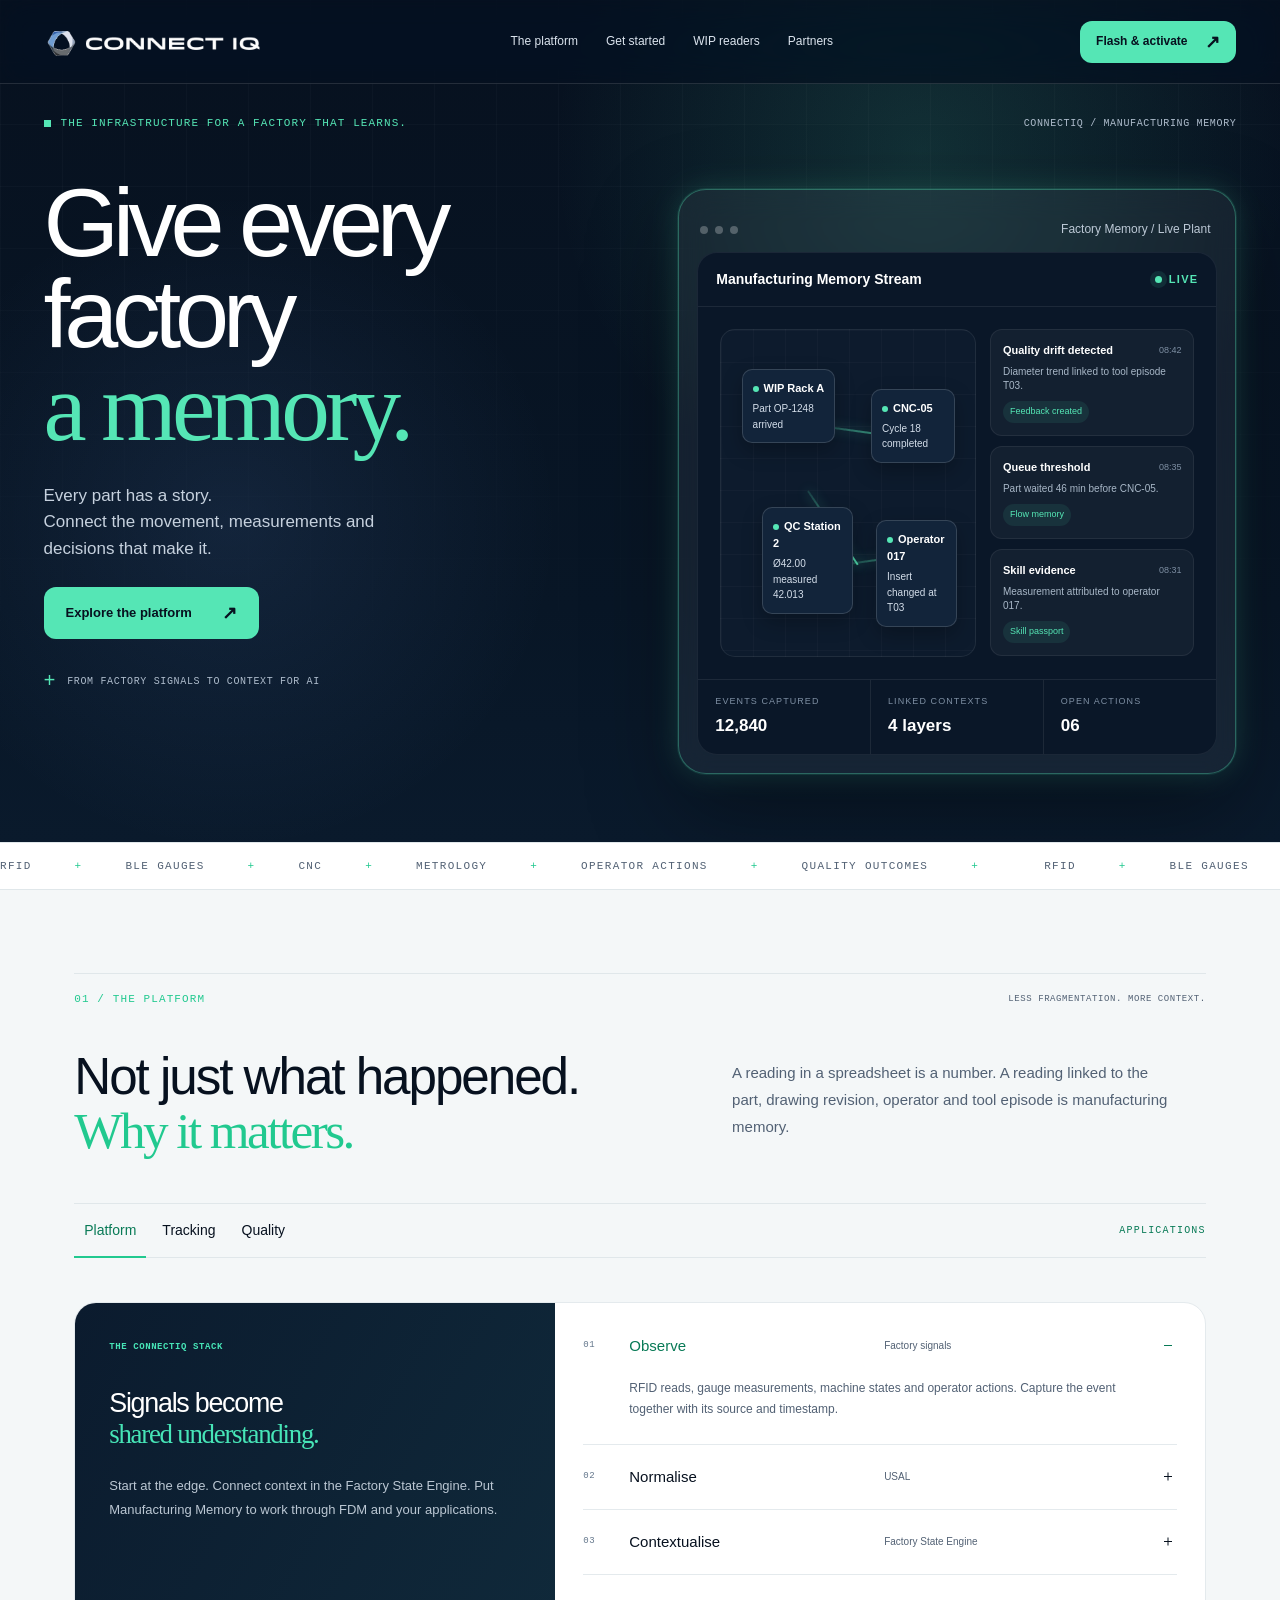
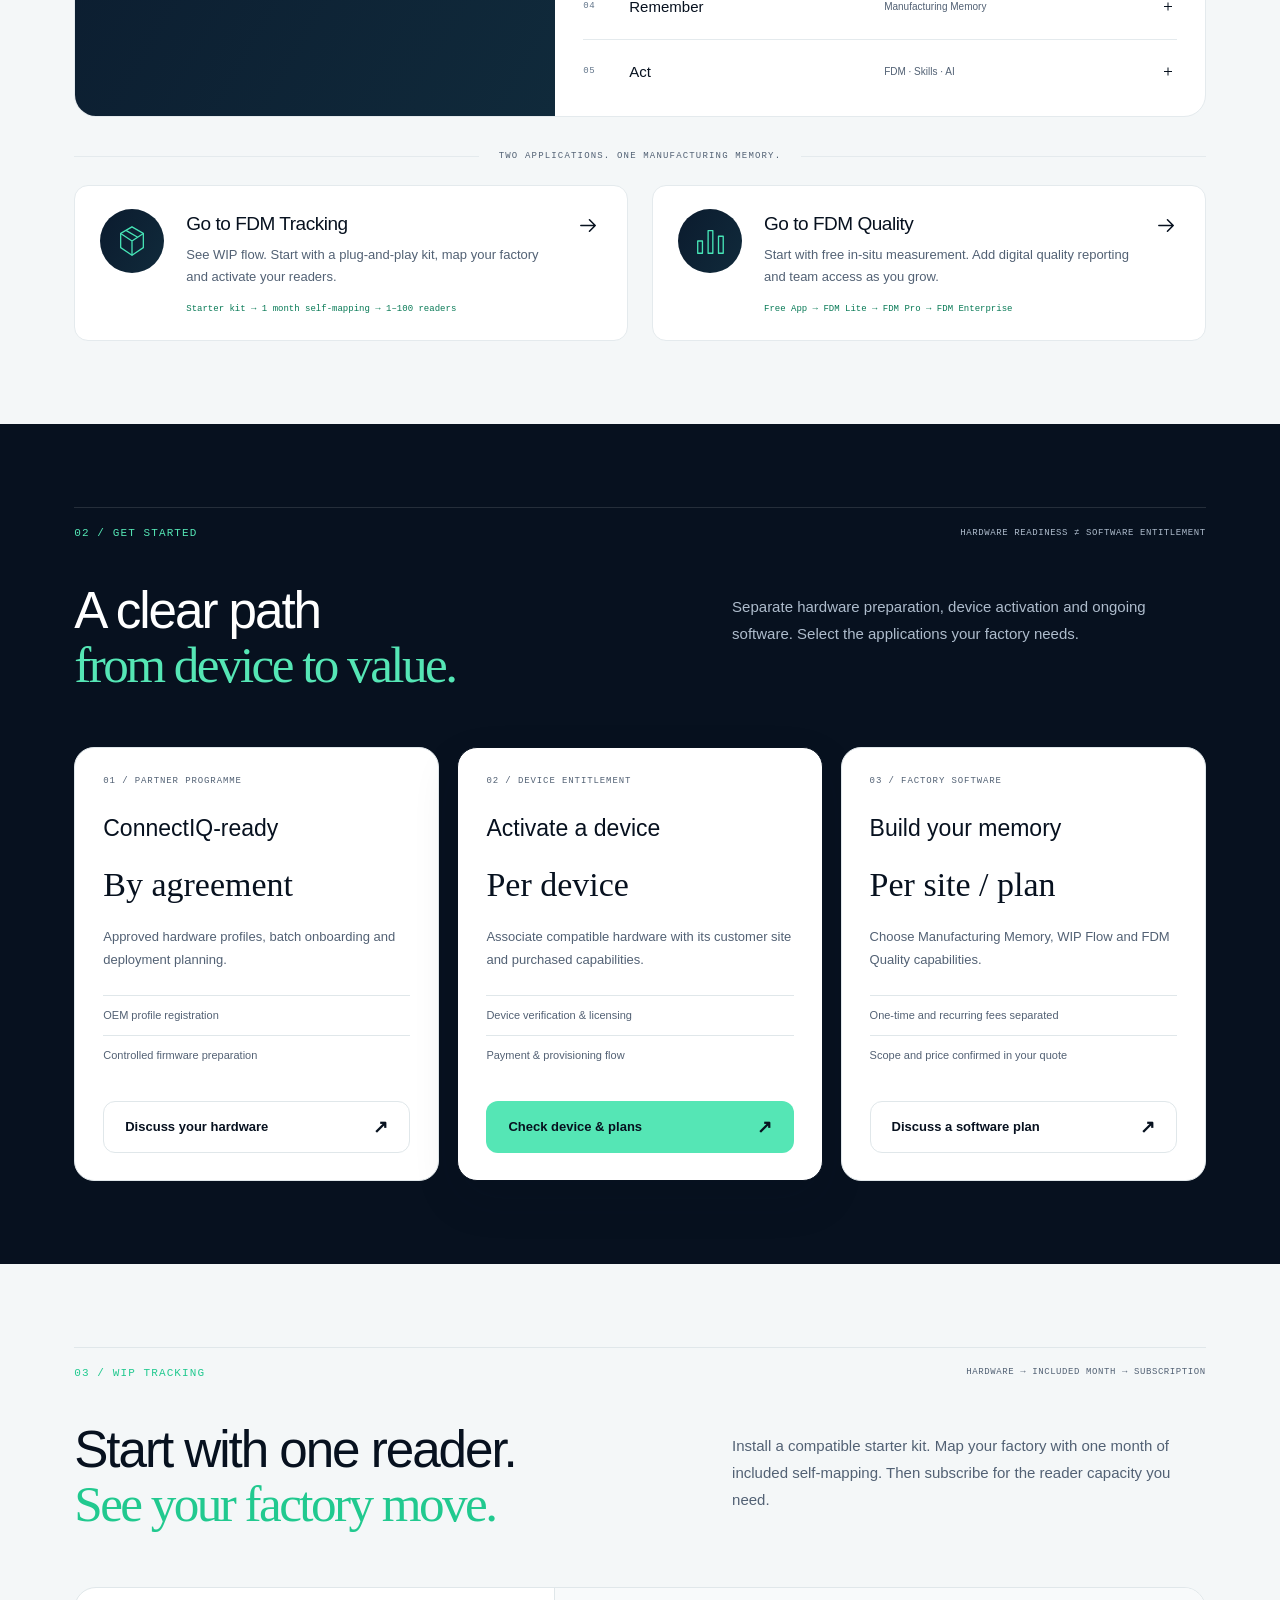
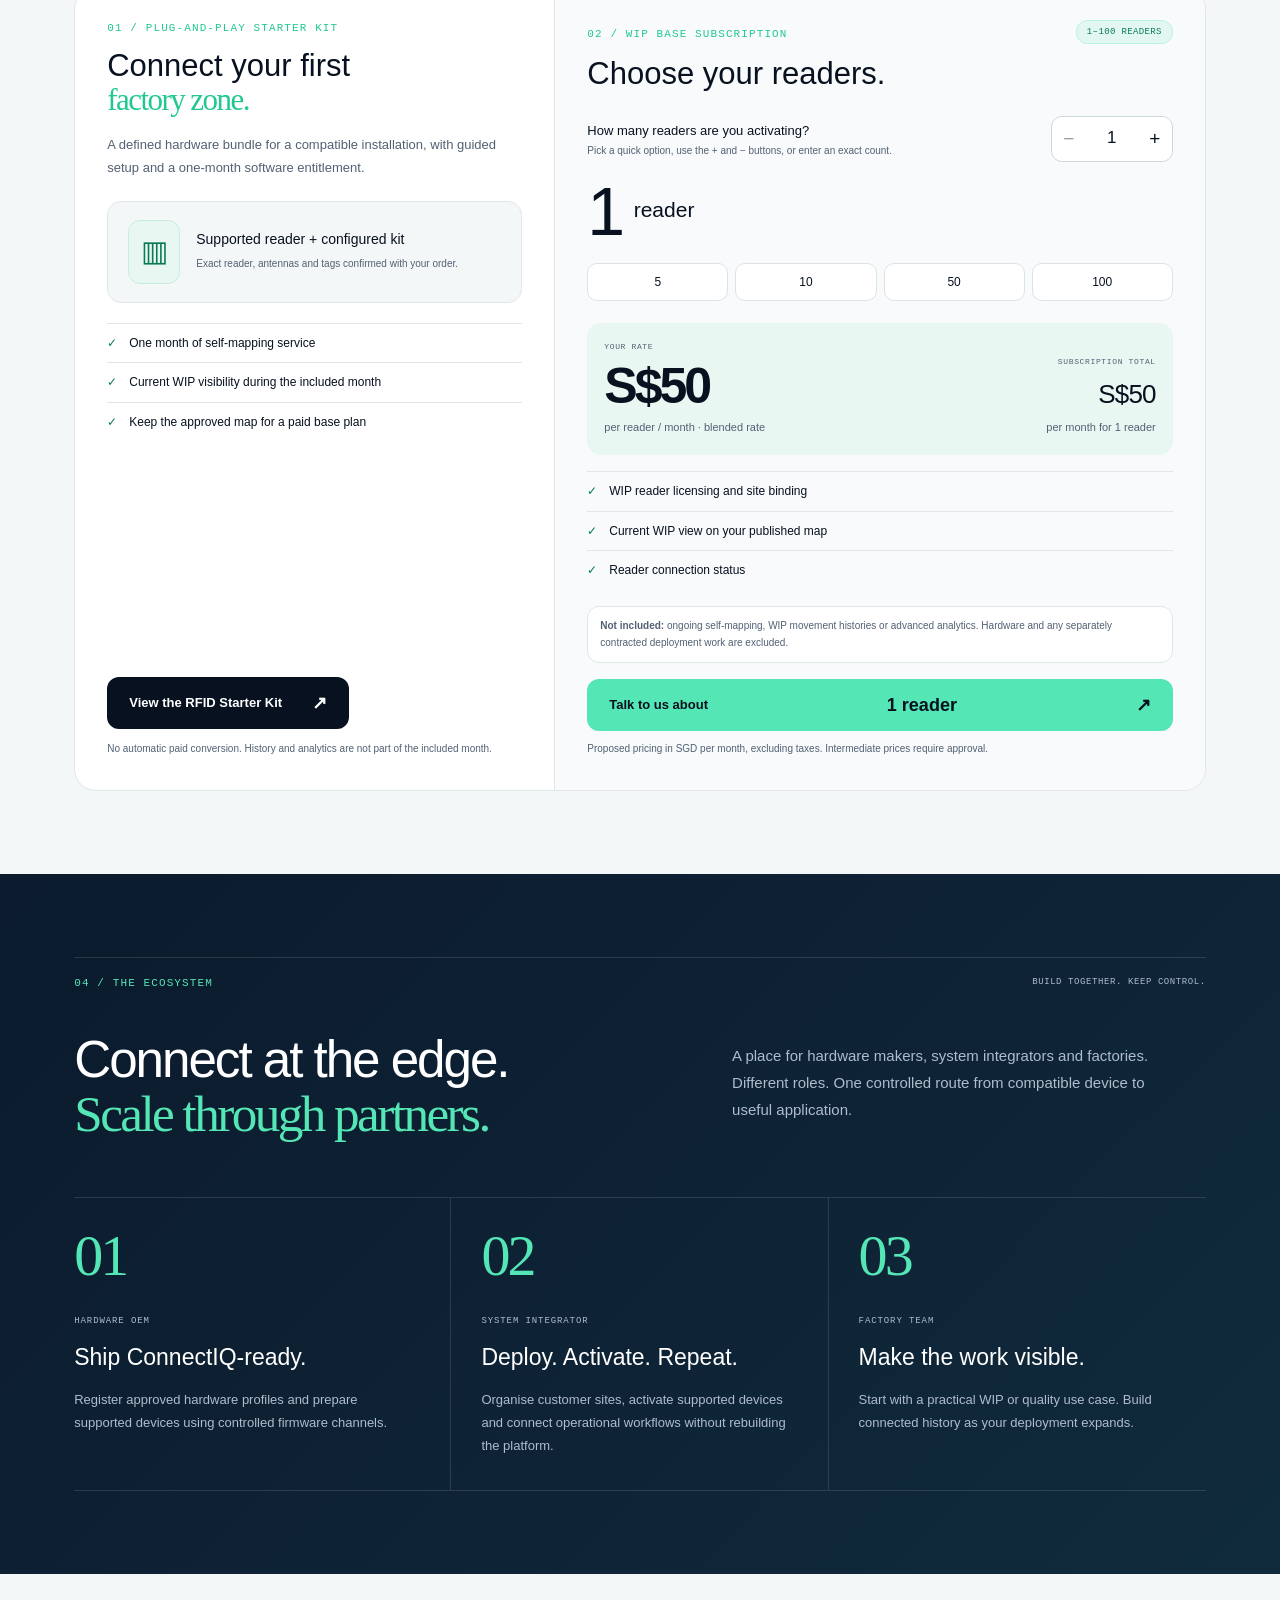
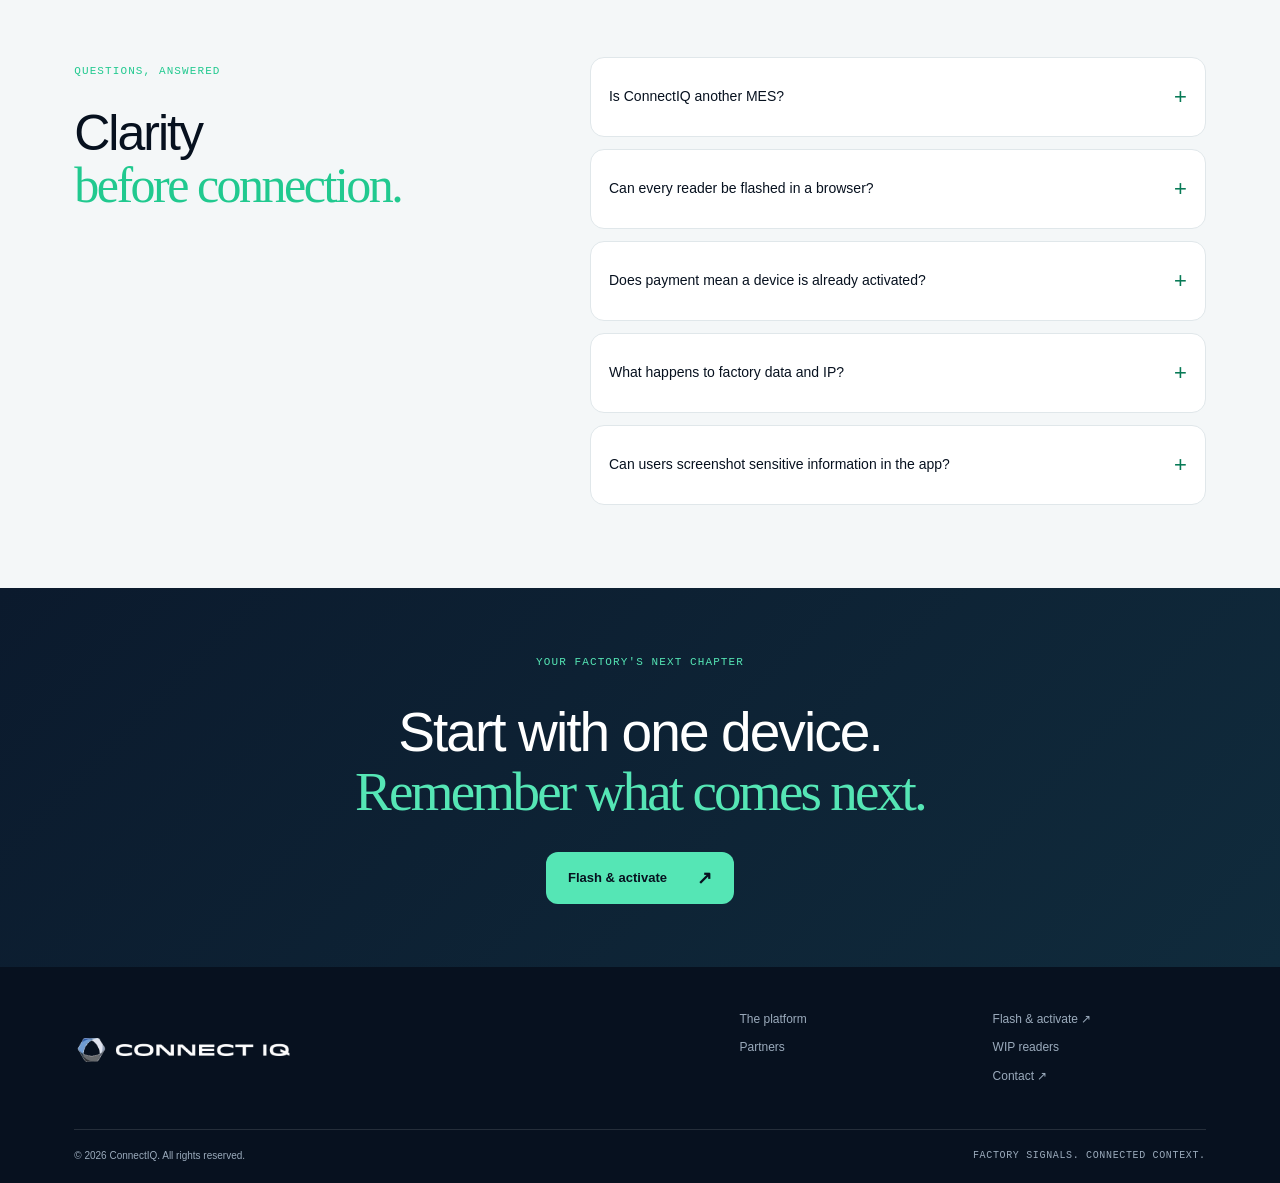
==== commit 2c8cc126: "FAQ: add screen security question Co-Authored-By: Claude Opus 5.5 <noreply@anthropic.com>" ====
--- a/index.html
+++ b/index.html
@@ -1,718 +1,773 @@
-<!DOCTYPE html>
+<!doctype html>
 <html lang="en">
-<head>
-<meta charset="utf-8">
-<meta name="viewport" content="width=device-width,initial-scale=1">
-<meta name="theme-color" content="#07111f">
-<meta name="description" content="ConnectIQ connects factory signals, work-in-progress and quality evidence into Manufacturing Memory.">
-<title>ConnectIQ</title>
-<link rel="icon" href="assets/logo.png" type="image/png">
-<style>
-/* Wireframe palette: #07111F navy ink, #F4F7F8 paper, #55E6B5 / #21C98F mint; --green-text (#087A56) is the readable mint for small text on light backgrounds. */
-:root{
-  --paper:#f4f7f8;--white:#fff;--ink:#07111f;--text:#07111f;--muted:#526174;--navy:#07111f;
-  --green:#21c98f;--mint:#55e6b5;--green-dark:#17a374;--green-text:#087a56;--green-light:#e9f7f2;--green-pale:#f1fbf7;
-  --line:#e0e7ea;
-  --warn:#7a5a14;--warn-bg:#fbf3df;
-  --mono:'SFMono-Regular',Consolas,'Liberation Mono',monospace;
-  --sans:Arial,Helvetica,sans-serif;--serif:Georgia,'Times New Roman',serif;
-}
-*{box-sizing:border-box}
-html{scroll-behavior:smooth;scroll-padding-top:100px}
-body{margin:0;background:var(--paper);color:var(--text);font-family:var(--sans);line-height:1.55;-webkit-font-smoothing:antialiased}
-a{color:inherit;text-decoration:none}
-button,input,select,textarea{font:inherit;color:inherit}
-button{cursor:pointer}
-h1,h2,h3,p{margin:0}
-h1,h2,h3{font-weight:500;color:var(--ink)}
-img{max-width:100%;height:auto}
-[hidden]{display:none!important}
-a:focus-visible,button:focus-visible,summary:focus-visible,input:focus-visible{outline:3px solid #21C98F;outline-offset:4px}
-.serif{font-family:var(--serif);font-weight:400;font-style:normal;letter-spacing:-.05em}
-.mono{font:10px/1.5 var(--mono);letter-spacing:.065em}
-.eyebrow{font:11px/1.5 var(--mono);letter-spacing:.1em;display:inline-flex;align-items:center;gap:10px;text-transform:uppercase;color:var(--green)}
-.square{width:7px;height:7px;background:var(--green);display:inline-block}
-.skip-link{position:fixed;top:-100px;left:20px;z-index:200;background:var(--ink);color:#fff;padding:12px 18px}
-.skip-link:focus{top:12px}
-
-.button{display:inline-flex;align-items:center;justify-content:space-between;gap:30px;padding:15px 21px;min-height:52px;border:1px solid transparent;border-radius:12px;font-size:13px;font-weight:700;line-height:1.4;transition:background .2s,transform .2s}
-.button span{font-size:18px;line-height:1}
-.button:hover{transform:translateY(-2px)}
-.button.ink{background:var(--ink);color:#fff}
-.button.ink:hover{background:#13263d}
-.button.leaf{background:var(--mint);color:var(--ink)}
-.button.leaf:hover{background:var(--green)}
-.button.paper{background:var(--paper);color:var(--ink)}
-.button.outline{background:transparent;border-color:var(--line);color:var(--ink)}
-.button.outline:hover{background:var(--green-light)}
-.button.small{padding:11px 15px;min-height:42px;font-size:12px;gap:18px}
-.text-link{border:0;background:none;padding:0;display:inline-flex;align-items:center;gap:22px;font-size:13px;font-weight:500;color:var(--ink)}
-.text-link span{transition:transform .2s}
-.text-link:hover span{transform:translate(3px,-2px)}
-
-.scroll-progress{height:2px;background:var(--green);position:fixed;inset:0 auto auto 0;z-index:99;width:0;pointer-events:none}
-
-/* Header */
-.site-header{position:sticky;top:0;z-index:40;background:rgba(7,17,31,.7);-webkit-backdrop-filter:blur(16px) saturate(160%);backdrop-filter:blur(16px) saturate(160%);height:84px;margin-bottom:-84px;border-bottom:1px solid var(--line);padding:0 3.4%;display:flex;justify-content:space-between;align-items:center;gap:28px}
-.brand{display:flex;align-items:center;width:220px;flex-shrink:0}
-.brand img{display:block;width:100%;height:auto}
-.desktop-nav{display:flex;gap:28px;font-size:12px}
-.desktop-nav a{padding:10px 0;position:relative}
-.desktop-nav a:after{content:'';position:absolute;bottom:1px;left:0;right:0;height:1px;background:var(--green);transform:scaleX(0);transform-origin:left;transition:transform .2s}
-.desktop-nav a:hover:after{transform:scaleX(1)}
-.nav-actions{display:flex;align-items:center;gap:20px}
-.menu-toggle{display:none;background:none;border:0;width:36px;height:42px;padding:7px}
-.menu-toggle span{display:block;height:1px;background:var(--ink);margin:7px 0}
-.mobile-nav{position:absolute;top:100%;left:0;right:0;background:rgba(7,17,31,.96);border-bottom:1px solid var(--line);padding:15px 6% 25px}
-.mobile-nav a{display:block;padding:15px 0;border-bottom:1px solid var(--line)}
-
-/* Hero */
-.hero{padding:115px 3.4% 40px}
-.hero-overline{display:flex;justify-content:space-between;gap:20px;margin-bottom:30px;align-items:center;color:var(--ink)}
-.hero-edition{color:var(--muted)}
-.hero-layout{display:grid;grid-template-columns:1.08fr 1fr;gap:32px;min-height:640px}
-.hero-copy{padding:15px 0 30px}
-.hero h1{font-size:clamp(64px,7.6vw,126px);line-height:.94;letter-spacing:-.065em}
-.hero h1 .serif{display:block;margin-top:3px;color:var(--green)}
-.hero-copy>p{font-size:17px;max-width:385px;margin:29px 0 25px;color:#c6d1de}
-.hero-buttons{display:flex;align-items:center;gap:27px;flex-wrap:wrap}
-.hero-footnote{color:var(--muted);display:flex;align-items:center;gap:11px;margin-top:33px}
-.tiny-cross{font:20px/1 var(--mono);color:var(--green-text)}
-/* Hero dashboard card (from the wireframe), on its own dark panel */
-.hero-card{background:rgba(255,255,255,.055);padding:18px;color:#fff;align-self:center;border-radius:28px;border:1px solid rgba(85,230,181,.35);backdrop-filter:blur(15px);box-shadow:0 0 0 1px rgba(85,230,181,.10),0 0 28px rgba(85,230,181,.18),0 34px 90px rgba(0,0,0,.38);animation:card-glow 4s ease-in-out infinite}
-@keyframes card-glow{50%{border-color:rgba(85,230,181,.65);box-shadow:0 0 0 1px rgba(85,230,181,.20),0 0 44px rgba(85,230,181,.32),0 34px 90px rgba(0,0,0,.38)}}
-.window-bar{height:44px;display:flex;align-items:center;justify-content:space-between;padding:0 7px 0 3px;color:#bdc9d6;font-size:12px}
-.dots{display:flex;gap:7px}
-.dot{width:8px;height:8px;border-radius:50%;background:rgba(255,255,255,.26)}
-.memory-panel{background:#0a1728;border:1px solid rgba(255,255,255,.07);border-radius:20px;overflow:hidden}
-.memory-toolbar{padding:16px 18px;border-bottom:1px solid rgba(255,255,255,.08);display:flex;justify-content:space-between;align-items:center;gap:12px}
-.memory-toolbar strong{font-size:14px;font-weight:600}
-.live{color:var(--mint);font-size:11px;font-weight:700;text-transform:uppercase;letter-spacing:.12em;white-space:nowrap}
-.live:before{content:"";display:inline-block;width:7px;height:7px;border-radius:50%;background:var(--mint);margin-right:7px;box-shadow:0 0 0 5px #55e6b51a;animation:live 2.4s ease-in-out infinite}
-@keyframes live{50%{box-shadow:0 0 0 8px #55e6b500}}
-.factory-map{padding:22px;display:grid;grid-template-columns:1fr .8fr;gap:14px}
-.map-canvas{min-height:328px;border:1px solid rgba(255,255,255,.08);border-radius:15px;background:linear-gradient(rgba(255,255,255,.025) 1px,transparent 1px),linear-gradient(90deg,rgba(255,255,255,.025) 1px,transparent 1px),#0d1b2d;background-size:32px 32px;position:relative;overflow:hidden}
-.node{position:absolute;border:1px solid rgba(255,255,255,.15);background:#12243a;border-radius:10px;padding:10px;color:#d4deea;font-size:10px;box-shadow:0 8px 20px rgba(0,0,0,.25)}
-.node strong{display:block;font-size:11px;color:#fff;margin-bottom:4px}
-.signal{width:6px;height:6px;border-radius:50%;background:var(--mint);display:inline-block;margin-right:5px}
-.n1{left:8%;top:12%;width:37%}.n2{right:8%;top:18%;width:33%}.n3{left:16%;bottom:13%;width:36%}.n4{right:7%;bottom:9%;width:32%}
-.route{position:absolute;height:2px;transform-origin:left center;background:linear-gradient(90deg,#55e6b52e,#55e6b5e6);box-shadow:0 0 12px #55e6b566}
-.r1{width:38%;left:39%;top:29%;transform:rotate(8deg)}
-.r2{width:35%;left:34%;top:49%;transform:rotate(56deg)}
-.r3{width:34%;left:50%;bottom:28%;transform:rotate(-8deg)}
-.side-stream{display:flex;flex-direction:column;gap:10px;min-width:0}
-.stream-item{padding:12px;background:rgba(255,255,255,.04);border:1px solid rgba(255,255,255,.07);border-radius:12px}
-.stream-top{display:flex;align-items:center;justify-content:space-between;gap:10px;margin-bottom:6px}
-.stream-top strong{font-size:11px;color:#fff}
-.time{font-size:9px;color:#7e8fa3}
-.stream-item p{margin:0;color:#a8b7c7;font-size:10px;line-height:1.4}
-.tag{display:inline-block;margin-top:8px;font-size:9px;padding:4px 7px;border-radius:99px;color:var(--mint);background:rgba(85,230,181,.09)}
-.memory-footer{display:grid;grid-template-columns:repeat(3,1fr);border-top:1px solid rgba(255,255,255,.08)}
-.metric{padding:15px 17px;border-right:1px solid rgba(255,255,255,.08)}
-.metric:last-child{border-right:0}
-.metric span{display:block;color:#7e8fa3;font-size:9px;text-transform:uppercase;letter-spacing:.12em}
-.metric strong{display:block;font-size:17px;margin-top:4px;color:#fff;font-variant-numeric:tabular-nums}
-
-.signal-ticker{border-top:1px solid var(--line);border-bottom:1px solid var(--line);overflow:hidden;padding:15px 0;background:#fff}
-.ticker-track{display:flex;width:max-content;animation:ticker 55s linear infinite}
-.ticker-track>span{font:11px/1.5 var(--mono);letter-spacing:.12em;color:#526174;white-space:nowrap;padding-right:30px}
-.ticker-track i{font-style:normal;color:var(--green);margin:0 35px}
-@keyframes ticker{to{transform:translateX(-50%)}}
-
-/* Sections */
-.section{padding:83px 5.8%}
-/* Navy sections: re-point the colour tokens so text, borders and accents read on #07111f */
-.navy{background:var(--navy);--ink:#fff;--text:#dbe4ee;--muted:#aebccc;--line:rgba(255,255,255,.12);--green:#55e6b5;--green-text:#55e6b5;color:var(--text)}
-.faq.section{padding-top:83px}
-.navy .button.ink{background:var(--green);color:#07111f}
-.navy .button.ink:hover{background:var(--mint)}
-.hero.navy{background:radial-gradient(circle at 72% 18%,rgba(85,230,181,.14),transparent 32%),radial-gradient(circle at 18% 62%,rgba(117,169,255,.10),transparent 28%),linear-gradient(180deg,#07111f,#081626 72%,#0a1a2c);position:relative;overflow:hidden}
-.site-header.navy{background:rgba(7,17,31,.7)}
-.hero:after{content:"";position:absolute;inset:0;pointer-events:none;background-image:linear-gradient(rgba(255,255,255,.025) 1px,transparent 1px),linear-gradient(90deg,rgba(255,255,255,.025) 1px,transparent 1px);background-size:62px 62px;mask-image:linear-gradient(to bottom,black 20%,transparent 90%)}
-.hero>*{position:relative;z-index:1}
-.section-top{display:flex;justify-content:space-between;gap:20px;align-items:center;border-top:1px solid var(--line);padding-top:17px;margin-bottom:42px;color:var(--ink)}
-.section-top>.mono{font-size:9px;color:var(--muted)}
-.intro{display:grid;grid-template-columns:1.15fr 1fr;align-items:start;gap:10%;margin-bottom:55px}
-.intro h2{font-size:clamp(40px,4vw,62px);line-height:1.06;letter-spacing:-.04em;text-wrap:balance}
-.intro h2 .serif{color:var(--green)}
-.intro>p{padding-top:9px;font-size:15px;color:var(--muted);line-height:1.8;max-width:440px}
-
-.ciqm{--ciqm-border:#e4eaed;--ciqm-link:#087a56;--ciqm-mint-light:#47e5b7;--ciqm-panel:linear-gradient(120deg,#0b1b2e 0%,#102a3b 100%)}
-.ciqm-stack{display:grid;grid-template-columns:42.5% 57.5%;border:1px solid var(--ciqm-border);border-radius:22px;overflow:hidden;background:#fff}
-.ciqm-story{background:var(--ciqm-panel);color:#fff;padding:37px 34px 42px;min-height:356px}
-.ciqm-eyebrow{display:block;font:600 9px/1.6 var(--mono);letter-spacing:.065em;color:var(--ciqm-mint-light)}
-.ciqm-story-title{font:400 clamp(25px,2.1vw,34px)/1.15 var(--sans);letter-spacing:-.047em;margin-top:34px;color:#fff}
-.ciqm-story-title em{display:block;font-family:var(--serif);font-style:normal;color:var(--ciqm-mint-light)}
-.ciqm-story-copy{font-size:13px;line-height:1.85;color:#bbc7d3;max-width:570px;margin-top:24px}
-.ciqm-accordion{padding:11px 28px 12px;min-width:0}
-.ciqm-row{border-bottom:1px solid var(--ciqm-border)}
-.ciqm-row:last-child{border-bottom:0}
-.ciqm-summary{list-style:none;display:grid;grid-template-columns:30px 1.15fr 1.25fr 17px;gap:16px;align-items:center;padding:20px 0;min-height:64px;cursor:pointer;color:var(--ink);font-size:15px}
-.ciqm-summary::-webkit-details-marker{display:none}
-.ciqm-summary::marker{content:''}
-.ciqm-number{font:9px/1.5 var(--mono);letter-spacing:.05em;color:#63768b}
-.ciqm-layer{font-size:10px;color:var(--muted)}
-.ciqm-toggle{width:17px;height:17px;display:grid;place-items:center;position:relative}
-.ciqm-toggle:before,.ciqm-toggle:after{content:'';width:8px;height:1px;background:currentColor;position:absolute}
-.ciqm-toggle:after{transform:rotate(90deg);transition:transform .15s ease}
-.ciqm-row[open] .ciqm-toggle:after{transform:rotate(0deg)}
-.ciqm-row[open] .ciqm-name,.ciqm-row[open] .ciqm-toggle,.ciqm-summary:hover .ciqm-name{color:var(--ciqm-link)}
-.ciqm-description{padding:0 22px 23px 46px;color:var(--muted);font-size:12px;line-height:1.8}
-.ciqm-inline-actions{margin-top:12px;display:flex;gap:20px;flex-wrap:wrap}
-.ciqm-inline-actions a{color:var(--ciqm-link);text-decoration:underline;text-underline-offset:4px;font-size:12px}
-.ciqm-bridge{margin-top:32px}
-.ciqm-bridge-label{display:flex;align-items:center;justify-content:center;gap:20px;font:500 9px/1.6 var(--mono);letter-spacing:.13em;color:var(--muted);text-align:center;margin-bottom:22px}
-.ciqm-bridge-label:before,.ciqm-bridge-label:after{content:'';flex:1;height:1px;background:var(--ciqm-border)}
-.ciqm-choices{display:grid;grid-template-columns:1fr 1fr;gap:24px}
-.ciqm-choice{display:grid;grid-template-columns:64px minmax(0,1fr) 25px;gap:22px;align-items:start;color:var(--ink);background:#fff;border:1px solid var(--ciqm-border);border-radius:14px;padding:23px 25px;min-width:0;transition:border-color .18s,box-shadow .18s,transform .18s}
-.ciqm-choice:hover{border-color:#a8cabc;transform:translateY(-3px);box-shadow:0 9px 28px rgba(16,42,59,.06)}
-.ciqm-choice-title{display:block;font-size:19px;line-height:1.25;font-weight:500;letter-spacing:-.025em;margin-top:3px}
-.ciqm-choice-copy{display:block;font-size:13px;color:var(--muted);line-height:1.7;margin-top:8px;max-width:445px}
-.ciqm-choice-path{display:block;font:9px/1.8 var(--mono);color:var(--ciqm-link);margin-top:13px}
-.ciqm-icon{width:64px;height:64px;display:grid;place-items:center;background:var(--ciqm-panel);color:var(--ciqm-mint-light);border-radius:50%}
-.ciqm-icon svg{display:block;width:34px;height:34px}
-.ciqm-arrow{width:23px;height:23px;margin-top:5px;transition:transform .18s}
-.ciqm-choice:hover .ciqm-arrow{transform:translateX(4px)}
-/* Platform tabs + workflow view */
-.app-tabs{display:flex;justify-content:space-between;align-items:center;gap:20px;border-top:1px solid var(--line);border-bottom:1px solid var(--line);margin:-10px 0 44px}
-.app-tabs [role=tablist]{display:flex;gap:6px}
-.app-tab{border:0;background:none;padding:16px 10px 14px;font-size:14px;color:var(--ink);border-bottom:2px solid transparent;margin-bottom:-1px}
-.app-tab:hover{color:var(--green-text)}
-.app-tab[aria-selected=true]{color:var(--green-text);border-bottom-color:var(--green)}
-.app-tabs>.mono{font-size:10px;color:var(--green-text);letter-spacing:.12em}
-.workflow-head{text-align:center;margin-bottom:30px}
-.workflow-head h3{font:400 clamp(34px,3.4vw,48px)/1.1 var(--serif);letter-spacing:-.03em}
-.workflow-head h3 span{color:var(--green)}
-.workflow-head p{margin-top:12px;color:var(--muted);font-size:15px}
-.workflow-grid{display:grid;grid-template-columns:1fr 210px 1fr;gap:14px;align-items:stretch}
-.wf-card{border-radius:22px;padding:28px 18px 22px;display:flex;flex-direction:column;transition:box-shadow .25s,border-color .25s}
-.wf-card.tracking{background:#f3f8fd;border:1px solid #d8e5f2}
-.wf-card.quality{background:#f1fbf7;border:1px solid #cdeedf}
-.wf-card.focus.tracking{border-color:#2f6fcf;box-shadow:0 0 0 1px #2f6fcf,0 18px 45px rgba(47,111,207,.12)}
-.wf-card.focus.quality{border-color:var(--green);box-shadow:0 0 0 1px var(--green),0 18px 45px rgba(33,201,143,.14)}
-.wf-top{display:flex;justify-content:space-between;gap:16px;padding:0 18px}
-.wf-label{font:600 12px/1.4 var(--mono);letter-spacing:.12em}
-.tracking .wf-label{color:#2f6fcf}.quality .wf-label{color:var(--green-text)}
-.wf-top h3{font:400 clamp(24px,2.3vw,33px)/1.15 var(--serif);letter-spacing:-.02em;margin:8px 0 10px}
-.wf-top p{font:16px/1.5 var(--serif);color:var(--muted)}
-.wf-icon{width:64px;height:64px;flex:none;border-radius:14px;display:grid;place-items:center}
-.tracking .wf-icon{background:#dce9f8}.quality .wf-icon{background:#d5f3e7}
-.wf-body{background:#fff;border-radius:16px;padding:18px 16px 14px;margin:22px 0 20px;box-shadow:0 2px 10px rgba(7,17,31,.04)}
-.wf-body>.mono{font-size:10px;color:var(--muted);letter-spacing:.12em;padding-left:6px}
-.wf-steps{display:grid;grid-template-columns:repeat(4,1fr);gap:10px;margin-top:12px}
-.wf-step{position:relative;padding:12px 10px 14px;border-radius:12px;font-size:12px;color:var(--muted);line-height:1.45}
-.tracking .wf-step{background:#f6f9fd}.quality .wf-step{background:#f3fbf7}
-.wf-step strong{display:block;color:var(--ink);font-size:13px;margin:6px 0 10px;line-height:1.3}
-.wf-step:not(:last-child):after{content:'→';position:absolute;right:-11px;top:24px;font-size:16px;z-index:1}
-.tracking .wf-step:not(:last-child):after{color:#2f6fcf}.quality .wf-step:not(:last-child):after{color:var(--green-text)}
-.wf-num{display:inline-grid;place-items:center;width:20px;height:20px;border-radius:50%;background:#2f6fcf;color:#fff;font-size:10px;font-weight:700}
-.wf-tier{font-size:12px;color:var(--green-text)}
-.wf-note{display:flex;align-items:center;gap:12px;margin-top:12px;padding:12px 14px;border-radius:12px;font-size:12px;line-height:1.55;color:var(--ink)}
-.tracking .wf-note{background:#f3f7fc}.quality .wf-note{background:#eaf8f1}
-.wf-note svg{flex:none}
-.wf-actions{display:flex;align-items:center;gap:30px;margin-top:auto}
-.wf-actions a:not(.button){font-size:14px;text-decoration:underline;text-underline-offset:4px;font-weight:500}
-.tracking .wf-actions a:not(.button){color:#2f6fcf}.quality .wf-actions a:not(.button){color:var(--green-text)}
-.button.forest{background:#0f7a5a;color:#fff}.button.forest:hover{background:#0b6248}
-.wf-center{display:flex;flex-direction:column}
-.wf-flow{position:relative;height:150px;margin-top:40px}
-.wf-flow svg{position:absolute;inset:0;width:100%;height:100%;overflow:visible}
-.wf-flow span{position:absolute;top:0;font-size:13px;font-weight:600;line-height:1.3}
-.wf-flow .l{left:10px;color:#2f6fcf}.wf-flow .r{right:10px;text-align:right;color:var(--green-text)}
-.wf-memory{background:linear-gradient(160deg,#0b1a2d,#102b3c);color:#c1cfdd;border-radius:20px;padding:24px 20px 26px;text-align:center;box-shadow:0 18px 40px rgba(7,17,31,.25)}
-.wf-memory .mono{display:block;color:#fff;letter-spacing:.18em;margin:10px 0 6px}
-.wf-memory h4{font-size:22px;line-height:1.2;color:#fff;font-weight:500;margin:0 0 10px}
-.wf-memory p{font-size:14px;line-height:1.5}
-
-
-
-.partner-grid{display:grid;grid-template-columns:repeat(3,1fr);border-top:1px solid var(--line);border-bottom:1px solid var(--line)}
-.partner-grid article{padding:29px 30px 32px 0;display:flex;flex-direction:column;align-items:start;border-right:1px solid var(--line)}
-.partner-grid article:not(:first-child){padding-left:30px}
-.partner-grid article:last-child{border-right:0}
-.partner-number{color:var(--green);font-size:58px;line-height:1;margin-bottom:30px}
-.partner-grid .eyebrow{font-size:9px;color:var(--muted)}
-.partner-grid h3{font-size:23px;margin:12px 0}
-.partner-grid p{font-size:13px;color:var(--muted);line-height:1.8;max-width:315px}
-
-.price-grid{display:grid;grid-template-columns:repeat(3,1fr);gap:18px}
-.price-grid article{--ink:#07111f;--text:#07111f;--muted:#526174;--line:#e0e7ea;--green:#21c98f;--green-text:#087a56;color:var(--text);background:#fff;border:1px solid var(--line);border-radius:20px;padding:27px 28px;display:flex;flex-direction:column;align-items:start}
-.price-grid .featured{border-color:var(--ink);box-shadow:0 18px 45px rgba(7,17,31,.12)}
-.price-grid .eyebrow{color:var(--muted);font-size:9px}
-.price-grid h3{font-size:23px;margin:22px 0 16px}
-.price-main{font:34px/1.3 var(--serif);color:var(--ink);margin-bottom:18px}
-.price-grid article>p:not(.price-main){font-size:13px;color:var(--muted);line-height:1.8;margin-bottom:23px;flex:1}
-.price-feature{padding:11px 0;border-top:1px solid var(--line);width:100%;font-size:11px;color:#536174}
-.price-grid .button{margin-top:26px;width:100%}
-
-/* WIP starter kit + reader calculator */
-.partners.navy{background:linear-gradient(135deg,#0b1a2d,#102b3c)}
-.plan-grid{--ink:#07111f;--text:#07111f;--muted:#526174;--line:#e0e7ea;--green:#21c98f;--green-text:#087a56;color:var(--text);display:grid;grid-template-columns:.85fr 1.15fr;border:1px solid var(--line);border-radius:22px;overflow:hidden;background:#fff}
-.kit{padding:32px;border-right:1px solid var(--line);display:flex;flex-direction:column}
-.kit h3,.calculator h3{font-size:31px;line-height:1.1;margin-top:13px}
-.kit h3 .serif{color:var(--green)}
-.kit>p{font-size:13px;line-height:1.75;color:var(--muted);margin:17px 0}
-.kit-graphic{display:flex;align-items:center;gap:16px;margin:4px 0 20px;padding:18px 20px;background:var(--paper);border:1px solid var(--line);border-radius:14px}
-.kit-device{width:52px;height:64px;flex:none;border:1px solid #c6eddc;border-radius:12px;display:grid;place-items:center;font-size:29px;background:var(--green-light);color:var(--green-text)}
-.kit-graphic strong{font-size:14px;font-weight:500;display:block}
-.kit-graphic small{font-size:10px;color:var(--muted)}
-.feature{padding:10px 0;border-top:1px solid var(--line);display:flex;gap:12px;align-items:baseline;font-size:12px}
-.feature i{font-style:normal;color:var(--green-text)}
-.kit .bottom{margin-top:auto;padding-top:23px}
-.calculator{padding:32px;background:#f8fafb}
-.calc-top{display:flex;justify-content:space-between;align-items:flex-start;gap:20px}
-.badge{display:inline-flex;background:rgba(85,230,181,.13);border:1px solid rgba(85,230,181,.28);border-radius:999px;color:var(--green-text);padding:5px 10px;font:9px/1.4 var(--mono);letter-spacing:.04em;white-space:nowrap}
-.countrow{display:flex;justify-content:space-between;align-items:center;gap:12px;margin:24px 0 8px}
-.countrow label{font-size:13px;font-weight:500}
-.fine{font-size:10px;line-height:1.65;color:var(--muted)}
-.stepper{display:flex;border:1px solid #ccd7dd;border-radius:11px;overflow:hidden;background:#fff;flex:none}
-.stepper button{border:0;background:#fff;width:34px;height:44px;font-size:19px}
-.stepper button:disabled{opacity:.4;cursor:not-allowed}
-.stepper input{width:52px;text-align:center;border:0;font-size:17px;font-variant-numeric:tabular-nums;-moz-appearance:textfield;appearance:textfield}
-.stepper input::-webkit-inner-spin-button{appearance:none}
-.reader-count{display:flex;align-items:center;gap:13px;margin:15px 0 8px}
-.reader-count strong{font-size:68px;line-height:1;font-weight:500;letter-spacing:-.065em;font-variant-numeric:tabular-nums;color:var(--ink)}
-.reader-count span{font-size:21px}
-.presets{display:grid;grid-template-columns:repeat(4,1fr);gap:7px;margin:18px 0 22px}
-.presets button{background:#fff;border:1px solid #dbe3e7;border-radius:10px;padding:9px 5px;font-size:12px}
-.presets button[aria-pressed=true]{border-color:var(--green);color:var(--green-text);background:var(--green-light)}
-.price-display{display:flex;justify-content:space-between;align-items:flex-end;gap:16px;background:var(--green-light);border-radius:14px;padding:19px 17px;margin-bottom:16px}
-.price-caption{display:block;margin-bottom:8px;font:8px var(--mono);letter-spacing:.08em;color:var(--muted)}
-.big-price{font-size:50px;letter-spacing:-.06em;line-height:1.1;display:block;font-variant-numeric:tabular-nums;color:var(--ink)}
-.unit{font-size:11px;color:var(--muted);display:block;margin-top:5px}
-.total{text-align:right}
-.total strong{font-size:26px;display:block;letter-spacing:-.03em;font-weight:500;font-variant-numeric:tabular-nums;color:var(--ink)}
-.excluded{font-size:10px;background:#fff;border:1px solid #dfe7ea;border-radius:12px;padding:11px 12px;color:var(--muted);line-height:1.65;margin:16px 0}
-
-.faq{display:grid;grid-template-columns:.85fr 1.3fr;gap:10%;padding-top:10px}
-.faq h2{font-size:50px;line-height:1.05;margin-top:25px;letter-spacing:-.04em}
-.faq h2 .serif{color:var(--green)}
-.faq details{background:#fff;border:1px solid var(--line);border-radius:14px;padding:0 18px;font-size:14px}
-.faq>div:last-child{display:grid;gap:12px;align-content:start}
-.faq summary{list-style:none;display:flex;align-items:center;justify-content:space-between;gap:18px;padding:22px 0;cursor:pointer;color:var(--ink)}
-.faq summary::-webkit-details-marker{display:none}
-.faq summary span{font-size:22px;color:var(--green-text);transition:transform .2s}
-.faq details[open] summary span{transform:rotate(45deg)}
-.faq details p{font-size:13px;color:var(--muted);line-height:1.8;padding-bottom:23px;max-width:520px}
-
-.closing{background:linear-gradient(135deg,#0b1a2d,#102b3c);text-align:center;padding-top:60px;padding-bottom:63px}
-.closing .eyebrow{color:var(--mint)}
-.closing h2{font-size:clamp(38px,4.3vw,66px);line-height:1.07;letter-spacing:-.035em;margin:30px 0}
-.closing h2 .serif{color:var(--green)}
-.closing>div{display:flex;justify-content:center;align-items:center;gap:30px;flex-wrap:wrap}
-
-.site-footer{background:var(--navy);color:#9babbc;padding:43px 5.8% 20px}
-.footer-top{display:grid;grid-template-columns:2.2fr .75fr .75fr;gap:40px;margin-bottom:43px}
-.footer-top p{font:20px/1.35 var(--serif);color:#fff}
-.footer-top>div{display:flex;flex-direction:column;gap:10px;font-size:12px;align-items:flex-start}
-.footer-top button{background:none;border:0;padding:0;font-size:12px}
-.footer-bottom{border-top:1px solid rgba(255,255,255,.12);padding-top:18px;display:flex;justify-content:space-between;gap:20px;font-size:10px;color:#9babbc}
-
-/* Contact dialog */
-dialog{padding:0;border:1px solid var(--line);border-radius:18px;max-width:560px;width:calc(100% - 32px);box-shadow:0 30px 100px rgba(7,17,31,.25)}
-dialog::backdrop{background:rgba(7,17,31,.55);backdrop-filter:blur(3px)}
-.dialog-head{display:flex;justify-content:space-between;align-items:center;padding:22px 26px;border-bottom:1px solid var(--line)}
-.dialog-head h2{font-size:21px}
-.dialog-close{border:0;background:none;font-size:24px;color:var(--muted)}
-.dialog-body{padding:24px 26px}
-.dialog-body>p{font-size:13px;color:var(--muted);line-height:1.8;margin-bottom:18px}
-.field{display:flex;flex-direction:column;gap:6px;margin-bottom:14px}
-.field label{font-size:11px;color:#435164;font-weight:700}
-.field input,.field textarea{border:1px solid #ccd7dd;border-radius:11px;padding:11px 12px;font-size:13px;background:#fff;min-width:0}
-.field textarea{min-height:90px;resize:vertical}
-.form-note{font-size:11px;color:var(--muted);margin:4px 0 16px}
-.form-error{color:#9e3a2c;font-size:12px;min-height:16px}
-
-@media(max-width:1180px){.desktop-nav{gap:16px}.hero h1{font-size:clamp(64px,8.2vw,100px)}.hero-layout{min-height:560px}.factory-map{grid-template-columns:1fr}}
-@media(max-width:980px){
-  .ciqm-story{padding:28px 25px}.ciqm-accordion{padding:7px 22px}.ciqm-summary{grid-template-columns:22px 1.1fr 1fr 14px;gap:10px}.ciqm-name{font-size:13px}.ciqm-description{padding-left:32px;font-size:11px}.ciqm-choice{grid-template-columns:49px minmax(0,1fr) 18px;gap:15px;padding:22px 18px}.ciqm-icon{width:49px;height:49px}.ciqm-choices{gap:17px}
-  .workflow-grid{grid-template-columns:1fr}.wf-flow{display:none}.wf-center{order:3}
-  .desktop-nav,.hero-edition{display:none}.menu-toggle{display:block}
-  .hero-layout{grid-template-columns:1fr 1fr}.hero-buttons{flex-direction:column;align-items:flex-start;gap:18px}
-  .section{padding:60px 5%}.intro{gap:6%}.intro h2{font-size:40px}
-  .footer-top{grid-template-columns:1fr 1fr 1fr}.footer-top p{display:none}
-}
-@media(max-width:760px){
-  .ciqm-stack{grid-template-columns:1fr;border-radius:18px}.ciqm-story{min-height:0}.ciqm-accordion{padding:5px 20px}.ciqm-choices{grid-template-columns:1fr;gap:14px}.ciqm-bridge-label{font-size:8px;gap:12px}
-  .wf-steps{grid-template-columns:1fr 1fr}.wf-step:nth-child(2):after{display:none}.wf-top{padding:0 4px}.wf-icon{width:52px;height:52px}.wf-actions{flex-wrap:wrap;gap:16px}.app-tab{padding:14px 6px 12px}.app-tabs>.mono{display:none}
-  .site-header{height:70px;margin-bottom:-70px;padding:0 18px;gap:12px}.site-header .brand{width:180px}.nav-actions>.button{display:none}
-  .hero{padding:93px 18px 32px}.hero-layout{grid-template-columns:1fr;gap:24px;min-height:0}
-  .hero h1{font-size:clamp(58px,16vw,100px)}.hero-buttons{flex-direction:row;align-items:center}
-  .side-stream{display:none}.hero-card{padding:12px}.factory-map{padding:14px}
-  .section{padding:49px 20px}.faq.section{padding-top:49px}.section-top>.mono{display:none}
-  .intro{grid-template-columns:1fr;gap:20px;margin-bottom:32px}
-  .app-display,.plan-grid,.faq{grid-template-columns:1fr}
-  .partner-grid,.price-grid{grid-template-columns:1fr}
-  .partner-grid article{border-right:0;border-bottom:1px solid var(--line);padding:25px 0!important}
-  .partner-grid article:last-child{border-bottom:0}
-  .price-grid{gap:15px}.price-grid article{border:1px solid var(--line)!important}.price-grid .featured{border-color:var(--ink)!important}
-  .kit{border-right:0;border-bottom:1px solid var(--line);padding:25px 22px}.calculator{padding:25px 22px}
-  .presets{grid-template-columns:repeat(2,1fr)}.big-price{font-size:40px}
-  .faq{gap:28px}.faq h2{font-size:40px}
-  .footer-top{grid-template-columns:1fr 1fr}.footer-bottom{flex-direction:column;gap:8px}
-}
-@media(prefers-reduced-motion:reduce){.ciqm-choice,.ciqm-arrow,.ciqm-toggle:after{transition:none}html{scroll-behavior:auto}*,*:before,*:after{animation:none!important;transition:none!important}}
-</style>
-</head>
-<body>
-<a class="skip-link" href="#main">Skip to content</a>
-<div class="scroll-progress" aria-hidden="true"></div>
-
-<header class="site-header navy">
-  <a href="#top" class="brand" aria-label="ConnectIQ home"><img src="assets/logo-wordmark-white.png?v=2" alt="ConnectIQ" width="620" height="86"></a>
-  <nav class="desktop-nav" aria-label="Primary">
-    <a href="#memory">The platform</a><a href="#pricing">Get started</a><a href="#wip">WIP readers</a><a href="#partners">Partners</a>
-  </nav>
-  <div class="nav-actions">
-    <a href="https://api.huawei.connectiq.asia/" target="_blank" rel="noopener" class="button ink small">Flash &amp; activate <span>↗</span></a>
-    <button class="menu-toggle" aria-label="Open navigation" aria-expanded="false" aria-controls="mobile-nav"><span></span><span></span></button>
-  </div>
-  <nav id="mobile-nav" class="mobile-nav" aria-label="Mobile" hidden>
-    <a href="#memory">The platform</a><a href="#pricing">Get started</a><a href="#wip">WIP readers</a><a href="#partners">Partners</a>
-    <a href="https://api.huawei.connectiq.asia/" target="_blank" rel="noopener">Flash &amp; activate ↗</a>
-  </nav>
-</header>
-
-<main id="main">
-  <section class="hero navy" id="top" aria-labelledby="hero-title">
-    <div class="hero-overline"><span class="eyebrow"><i class="square"></i> The infrastructure for a factory that learns.</span><span class="mono hero-edition">CONNECTIQ / MANUFACTURING MEMORY</span></div>
-    <div class="hero-layout">
-      <div class="hero-copy">
-        <h1 id="hero-title">Give every<br>factory<br><span class="serif">a memory.</span></h1>
-        <p>Every part has a story.<br>Connect the movement, measurements and decisions that make it.</p>
-        <div class="hero-buttons"><a href="#memory" class="button ink">Explore the platform <span>↗</span></a></div>
-        <div class="hero-footnote mono"><span class="tiny-cross">+</span> FROM FACTORY SIGNALS TO CONTEXT FOR AI</div>
+  <head>
+    <meta charset="utf-8" />
+    <meta name="viewport" content="width=device-width,initial-scale=1" />
+    <meta name="theme-color" content="#07111f" />
+    <meta
+      name="description"
+      content="ConnectIQ connects factory signals, work-in-progress and quality evidence into Manufacturing Memory."
+    />
+    <title>ConnectIQ</title>
+    <link rel="icon" href="assets/logo.png" type="image/png" />
+    <link rel="stylesheet" href="assets/css/global.css?v=4" />
+    <link rel="stylesheet" href="assets/css/index.css?v=2" />
+  </head>
+  <body>
+    <a class="skip-link" href="#main">Skip to content</a>
+    <div class="scroll-progress" aria-hidden="true"></div>
+
+    <header class="site-header navy">
+      <a href="#top" class="brand" aria-label="ConnectIQ home"
+        ><img src="assets/logo-wordmark-white.png?v=2" alt="ConnectIQ" width="620" height="86"
+      /></a>
+      <nav class="desktop-nav" aria-label="Primary">
+        <a href="#memory">The platform</a><a href="#pricing">Get started</a><a href="#wip">WIP readers</a
+        ><a href="#partners">Partners</a>
+      </nav>
+      <div class="nav-actions">
+        <a
+          href="https://usal.connectiq.asia/"
+          target="_blank"
+          rel="noopener"
+          data-flash
+          class="button ink small"
+          >Flash &amp; activate <span>↗</span></a
+        >
+        <button
+          class="menu-toggle"
+          aria-label="Open navigation"
+          aria-expanded="false"
+          aria-controls="mobile-nav"
+        >
+          <span></span><span></span>
+        </button>
       </div>
-      <div class="hero-card" aria-label="Manufacturing memory dashboard preview">
-        <div class="window-bar">
-          <div class="dots"><span class="dot"></span><span class="dot"></span><span class="dot"></span></div>
-          <span>Factory Memory / Live Plant</span>
-        </div>
-        <div class="memory-panel">
-          <div class="memory-toolbar">
-            <strong>Manufacturing Memory Stream</strong>
-            <span class="live">Live</span>
+      <nav id="mobile-nav" class="mobile-nav" aria-label="Mobile" hidden>
+        <a href="#memory">The platform</a><a href="#pricing">Get started</a><a href="#wip">WIP readers</a
+        ><a href="#partners">Partners</a>
+        <a href="https://usal.connectiq.asia/" target="_blank" rel="noopener" data-flash
+          >Flash &amp; activate ↗</a
+        >
+      </nav>
+    </header>
+
+    <main id="main">
+      <section class="hero navy" id="top" aria-labelledby="hero-title">
+        <div class="hero-overline">
+          <span class="eyebrow"><i class="square"></i> The infrastructure for a factory that learns.</span
+          ><span class="mono hero-edition">CONNECTIQ / MANUFACTURING MEMORY</span>
+        </div>
+        <div class="hero-layout">
+          <div class="hero-copy">
+            <h1 id="hero-title">Give every<br />factory<br /><span class="serif">a memory.</span></h1>
+            <p>Every part has a story.<br />Connect the movement, measurements and decisions that make it.</p>
+            <div class="hero-buttons">
+              <a href="#memory" class="button ink">Explore the platform <span>↗</span></a>
+            </div>
+            <div class="hero-footnote mono">
+              <span class="tiny-cross">+</span> FROM FACTORY SIGNALS TO CONTEXT FOR AI
+            </div>
           </div>
-          <div class="factory-map">
-            <div class="map-canvas">
-              <div class="route r1"></div><div class="route r2"></div><div class="route r3"></div>
-              <div class="node n1"><strong><span class="signal"></span>WIP Rack A</strong>Part OP-1248 arrived</div>
-              <div class="node n2"><strong><span class="signal"></span>CNC-05</strong>Cycle 18 completed</div>
-              <div class="node n3"><strong><span class="signal"></span>QC Station 2</strong>Ø42.00 measured 42.013</div>
-              <div class="node n4"><strong><span class="signal"></span>Operator 017</strong>Insert changed at T03</div>
-            </div>
-            <div class="side-stream">
-              <div class="stream-item">
-                <div class="stream-top"><strong>Quality drift detected</strong><span class="time">08:42</span></div>
-                <p>Diameter trend linked to tool episode T03.</p><span class="tag">Feedback created</span>
-              </div>
-              <div class="stream-item">
-                <div class="stream-top"><strong>Queue threshold</strong><span class="time">08:35</span></div>
-                <p>Part waited 46 min before CNC-05.</p><span class="tag">Flow memory</span>
-              </div>
-              <div class="stream-item">
-                <div class="stream-top"><strong>Skill evidence</strong><span class="time">08:31</span></div>
-                <p>Measurement attributed to operator 017.</p><span class="tag">Skill passport</span>
+          <div class="hero-card" aria-label="Manufacturing memory dashboard preview">
+            <div class="window-bar">
+              <div class="dots">
+                <span class="dot"></span><span class="dot"></span><span class="dot"></span>
+              </div>
+              <span>Factory Memory / Live Plant</span>
+            </div>
+            <div class="memory-panel">
+              <div class="memory-toolbar">
+                <strong>Manufacturing Memory Stream</strong>
+                <span class="live">Live</span>
+              </div>
+              <div class="factory-map">
+                <div class="map-canvas">
+                  <div class="route r1"></div>
+                  <div class="route r2"></div>
+                  <div class="route r3"></div>
+                  <div class="node n1">
+                    <strong><span class="signal"></span>WIP Rack A</strong>Part OP-1248 arrived
+                  </div>
+                  <div class="node n2">
+                    <strong><span class="signal"></span>CNC-05</strong>Cycle 18 completed
+                  </div>
+                  <div class="node n3">
+                    <strong><span class="signal"></span>QC Station 2</strong>Ø42.00 measured 42.013
+                  </div>
+                  <div class="node n4">
+                    <strong><span class="signal"></span>Operator 017</strong>Insert changed at T03
+                  </div>
+                </div>
+                <div class="side-stream">
+                  <div class="stream-item">
+                    <div class="stream-top">
+                      <strong>Quality drift detected</strong><span class="time">08:42</span>
+                    </div>
+                    <p>Diameter trend linked to tool episode T03.</p>
+                    <span class="tag">Feedback created</span>
+                  </div>
+                  <div class="stream-item">
+                    <div class="stream-top">
+                      <strong>Queue threshold</strong><span class="time">08:35</span>
+                    </div>
+                    <p>Part waited 46 min before CNC-05.</p>
+                    <span class="tag">Flow memory</span>
+                  </div>
+                  <div class="stream-item">
+                    <div class="stream-top">
+                      <strong>Skill evidence</strong><span class="time">08:31</span>
+                    </div>
+                    <p>Measurement attributed to operator 017.</p>
+                    <span class="tag">Skill passport</span>
+                  </div>
+                </div>
+              </div>
+              <div class="memory-footer">
+                <div class="metric"><span>Events captured</span><strong>12,840</strong></div>
+                <div class="metric"><span>Linked contexts</span><strong>4 layers</strong></div>
+                <div class="metric"><span>Open actions</span><strong>06</strong></div>
               </div>
             </div>
           </div>
-          <div class="memory-footer">
-            <div class="metric"><span>Events captured</span><strong>12,840</strong></div>
-            <div class="metric"><span>Linked contexts</span><strong>4 layers</strong></div>
-            <div class="metric"><span>Open actions</span><strong>06</strong></div>
+        </div>
+      </section>
+
+      <div
+        class="signal-ticker"
+        aria-label="Factory inputs: RFID, BLE gauges, CNC, metrology, operator actions and quality outcomes"
+      >
+        <div class="ticker-track" aria-hidden="true">
+          <span
+            >RFID <i>+</i> BLE GAUGES <i>+</i> CNC <i>+</i> METROLOGY <i>+</i> OPERATOR ACTIONS
+            <i>+</i> QUALITY OUTCOMES <i>+</i></span
+          >
+          <span
+            >RFID <i>+</i> BLE GAUGES <i>+</i> CNC <i>+</i> METROLOGY <i>+</i> OPERATOR ACTIONS
+            <i>+</i> QUALITY OUTCOMES <i>+</i></span
+          >
+        </div>
+      </div>
+
+      <section id="memory" class="section">
+        <div class="section-top">
+          <span class="eyebrow">01 / The platform</span
+          ><span class="mono">LESS FRAGMENTATION. MORE CONTEXT.</span>
+        </div>
+        <div class="intro">
+          <h2>Not just what happened.<br /><span class="serif">Why it matters.</span></h2>
+          <p>
+            A reading in a spreadsheet is a number. A reading linked to the part, drawing revision, operator
+            and tool episode is manufacturing memory.
+          </p>
+        </div>
+        <div class="app-tabs">
+          <div role="tablist" aria-label="Platform views">
+            <button
+              class="app-tab"
+              role="tab"
+              id="tab-platform"
+              aria-controls="panel-platform"
+              aria-selected="true"
+              data-app="platform"
+            >
+              Platform
+            </button>
+            <button
+              class="app-tab"
+              role="tab"
+              id="tab-tracking"
+              aria-controls="panel-workflow"
+              aria-selected="false"
+              tabindex="-1"
+              data-app="tracking"
+            >
+              Tracking
+            </button>
+            <button
+              class="app-tab"
+              role="tab"
+              id="tab-quality"
+              aria-controls="panel-workflow"
+              aria-selected="false"
+              tabindex="-1"
+              data-app="quality"
+            >
+              Quality
+            </button>
           </div>
+          <span class="mono">APPLICATIONS</span>
+        </div>
+        <div id="panel-workflow" role="tabpanel" aria-labelledby="tab-tracking" hidden>
+          <div class="workflow-head">
+            <h3>Start with a <span>workflow.</span></h3>
+            <p>Two applications. One connected system. Both workflows feed Manufacturing Memory.</p>
+          </div>
+          <div class="workflow-grid">
+            <article class="wf-card tracking focus">
+              <div class="wf-top">
+                <div>
+                  <span class="wf-label">FDM TRACKING</span>
+                  <h3>See the flow. Find the next step.</h3>
+                  <p>See where every job is, how it moves, and what is waiting.</p>
+                </div>
+                <span class="wf-icon"
+                  ><svg width="38" height="38" viewBox="0 0 24 24" aria-hidden="true">
+                    <path
+                      fill="#2f6fcf"
+                      d="M12 2 3 6.6v10.8L12 22l9-4.6V6.6L12 2Zm0 2.2 6.6 3.4L12 11 5.4 7.6 12 4.2ZM5 9.3l6 3.1v7.2l-6-3.1V9.3Zm8 10.3v-7.2l6-3.1v7.2l-6 3.1Z"
+                    /></svg
+                ></span>
+              </div>
+              <div class="wf-body">
+                <span class="mono">YOUR JOURNEY</span>
+                <div class="wf-steps">
+                  <div class="wf-step">
+                    <span class="wf-num">1</span><strong>Starter Kit</strong>Get set up and ready
+                  </div>
+                  <div class="wf-step">
+                    <span class="wf-num">2</span><strong>1 month self-mapping</strong>Map your process with
+                    our guidance
+                  </div>
+                  <div class="wf-step">
+                    <span class="wf-num">3</span
+                    ><strong>Activate <span style="white-space: nowrap">1–100</span> readers</strong>Go live
+                    on your line
+                  </div>
+                  <div class="wf-step">
+                    <span class="wf-num">4</span><strong>Subscribe</strong>Continue and scale
+                  </div>
+                </div>
+                <div class="wf-note">
+                  <svg width="24" height="24" viewBox="0 0 24 24" aria-hidden="true">
+                    <circle cx="12" cy="12" r="10" fill="none" stroke="#2f6fcf" stroke-width="1.6" />
+                    <path
+                      d="M12 10.5v6M12 7.2v.1"
+                      stroke="#2f6fcf"
+                      stroke-width="2"
+                      stroke-linecap="round"
+                    /></svg
+                  ><span
+                    >Base subscription excludes self-mapping renewal, movement histories and advanced
+                    analytics — available as add-ons or higher options.</span
+                  >
+                </div>
+              </div>
+              <div class="wf-actions">
+                <a class="button ink" href="#wip">Explore Tracking <span>→</span></a
+                ><a href="#wip">View reader plans</a>
+              </div>
+            </article>
+            <div class="wf-center">
+              <div class="wf-flow" aria-hidden="true">
+                <span class="l">Tracking<br />events</span><span class="r">Quality<br />measurements</span>
+                <svg viewBox="0 0 250 150" preserveAspectRatio="none">
+                  <path d="M-18 55H65q30 0 30 30v58" fill="none" stroke="#2f6fcf" stroke-width="1.5" />
+                  <path d="M88 136l7 8 7-8" fill="none" stroke="#2f6fcf" stroke-width="1.5" />
+                  <path d="M268 55H185q-30 0-30 30v58" fill="none" stroke="#17a374" stroke-width="1.5" />
+                  <path d="M148 136l7 8 7-8" fill="none" stroke="#17a374" stroke-width="1.5" />
+                </svg>
+              </div>
+              <div class="wf-memory">
+                <svg width="38" height="40" viewBox="0 0 38 40" aria-hidden="true">
+                  <g fill="#55e6b5">
+                    <ellipse cx="19" cy="7" rx="15" ry="5" />
+                    <path d="M4 12c0 2.8 6.7 5 15 5s15-2.2 15-5v6c0 2.8-6.7 5-15 5s-15-2.2-15-5z" />
+                    <path d="M4 23c0 2.8 6.7 5 15 5s15-2.2 15-5v6c0 2.8-6.7 5-15 5s-15-2.2-15-5z" />
+                  </g></svg
+                ><span class="mono">BOTH FEED</span>
+                <h4>Manufacturing Memory</h4>
+                <p>A single source of context for every part, operation and revision.</p>
+              </div>
+            </div>
+            <article class="wf-card quality">
+              <div class="wf-top">
+                <div>
+                  <span class="wf-label">FDM QUALITY</span>
+                  <h3>Measure in context. Build trust.</h3>
+                  <p>Capture in-situ measurements and build digital quality records.</p>
+                </div>
+                <span class="wf-icon"
+                  ><svg width="40" height="40" viewBox="0 0 24 24" aria-hidden="true">
+                    <path fill="#17a374" d="M12 1.5 22.5 12 12 22.5 1.5 12Z" />
+                    <path
+                      d="m7.8 12.2 2.8 2.8 5.6-5.8"
+                      fill="none"
+                      stroke="#fff"
+                      stroke-width="2.2"
+                      stroke-linecap="round"
+                      stroke-linejoin="round"
+                    /></svg
+                ></span>
+              </div>
+              <div class="wf-body">
+                <span class="mono">FOUR TIERS. A CLEAR PATH.</span>
+                <div class="wf-steps">
+                  <div class="wf-step">
+                    <span class="wf-tier">Tier 1</span><strong>Free App</strong>Capture measurements
+                  </div>
+                  <div class="wf-step">
+                    <span class="wf-tier">Tier 2</span><strong>FDM Lite</strong>Team quality reporting
+                  </div>
+                  <div class="wf-step">
+                    <span class="wf-tier">Tier 3</span><strong>FDM Pro</strong>Supervisor access
+                  </div>
+                  <div class="wf-step">
+                    <span class="wf-tier">Tier 4</span><strong>FDM Enterprise</strong>Engineer auto-balloon
+                  </div>
+                </div>
+                <div class="wf-note">
+                  <svg width="26" height="24" viewBox="0 0 26 24" aria-hidden="true">
+                    <rect x="2" y="13" width="5" height="9" rx="1" fill="#17a374" />
+                    <rect x="10" y="8" width="5" height="14" rx="1" fill="#17a374" />
+                    <rect x="18" y="2" width="5" height="20" rx="1" fill="#17a374" /></svg
+                  ><span
+                    >Progress from basic capture to advanced engineering workflows, with tools that grow with
+                    your team.</span
+                  >
+                </div>
+              </div>
+              <div class="wf-actions">
+                <a class="button forest" href="fdm.html">Explore Quality <span>→</span></a
+                ><a href="fdm.html">Compare tiers</a>
+              </div>
+            </article>
+          </div>
+        </div>
+        <div class="ciqm" id="panel-platform" role="tabpanel" aria-labelledby="tab-platform">
+          <div class="ciqm-stack">
+            <div class="ciqm-story">
+              <span class="ciqm-eyebrow">THE CONNECTIQ STACK</span>
+              <h3 class="ciqm-story-title">Signals become<em>shared understanding.</em></h3>
+              <p class="ciqm-story-copy">
+                Start at the edge. Connect context in the Factory State Engine. Put Manufacturing Memory to
+                work through FDM and your applications.
+              </p>
+            </div>
+            <div class="ciqm-accordion" aria-label="The five platform layers">
+              <details class="ciqm-row" open>
+                <summary class="ciqm-summary">
+                  <span class="ciqm-number" aria-hidden="true">01</span><span class="ciqm-name">Observe</span
+                  ><span class="ciqm-layer">Factory signals</span
+                  ><span class="ciqm-toggle" aria-hidden="true"></span>
+                </summary>
+                <div class="ciqm-description">
+                  <p>
+                    RFID reads, gauge measurements, machine states and operator actions. Capture the event
+                    together with its source and timestamp.
+                  </p>
+                </div>
+              </details>
+              <details class="ciqm-row">
+                <summary class="ciqm-summary">
+                  <span class="ciqm-number" aria-hidden="true">02</span
+                  ><span class="ciqm-name">Normalise</span><span class="ciqm-layer">USAL</span
+                  ><span class="ciqm-toggle" aria-hidden="true"></span>
+                </summary>
+                <div class="ciqm-description">
+                  <p>
+                    USAL adapts supported device protocols into a consistent event structure. Keep source
+                    identity, units and signal quality attached.
+                  </p>
+                </div>
+              </details>
+              <details class="ciqm-row">
+                <summary class="ciqm-summary">
+                  <span class="ciqm-number" aria-hidden="true">03</span
+                  ><span class="ciqm-name">Contextualise</span
+                  ><span class="ciqm-layer">Factory State Engine</span
+                  ><span class="ciqm-toggle" aria-hidden="true"></span>
+                </summary>
+                <div class="ciqm-description">
+                  <p>
+                    Link the observation to its part, operation, drawing revision, tool, person and current
+                    factory state. Preserve provenance rather than assuming a relationship.
+                  </p>
+                </div>
+              </details>
+              <details class="ciqm-row">
+                <summary class="ciqm-summary">
+                  <span class="ciqm-number" aria-hidden="true">04</span><span class="ciqm-name">Remember</span
+                  ><span class="ciqm-layer">Manufacturing Memory</span
+                  ><span class="ciqm-toggle" aria-hidden="true"></span>
+                </summary>
+                <div class="ciqm-description">
+                  <p>
+                    Connect events, evidence and outcomes in their authorised factory context. History access,
+                    retention and analytics depend on the subscribed application and plan.
+                  </p>
+                </div>
+              </details>
+              <details class="ciqm-row">
+                <summary class="ciqm-summary">
+                  <span class="ciqm-number" aria-hidden="true">05</span><span class="ciqm-name">Act</span
+                  ><span class="ciqm-layer">FDM · Skills · AI</span
+                  ><span class="ciqm-toggle" aria-hidden="true"></span>
+                </summary>
+                <div class="ciqm-description">
+                  <p>
+                    Put the context to work. Start with WIP visibility through FDM Tracking or in-situ
+                    measurement and digital reporting through FDM Quality. Capabilities depend on the selected
+                    tier.
+                  </p>
+                  <div class="ciqm-inline-actions">
+                    <a href="#wip">FDM Tracking →</a><a href="fdm.html">FDM Quality →</a>
+                  </div>
+                </div>
+              </details>
+            </div>
+          </div>
+          <nav class="ciqm-bridge" aria-label="Choose an FDM application">
+            <div class="ciqm-bridge-label"><span>TWO APPLICATIONS. ONE MANUFACTURING MEMORY.</span></div>
+            <div class="ciqm-choices">
+              <a class="ciqm-choice" href="#wip">
+                <span class="ciqm-icon"
+                  ><svg
+                    viewBox="0 0 36 36"
+                    fill="none"
+                    stroke="currentColor"
+                    stroke-width="1.35"
+                    aria-hidden="true"
+                  >
+                    <path d="m18 3 12 7v15l-12 8-12-8V10Z" />
+                    <path d="m6 10 12 8 12-8M18 18v15M12 7l12 7" stroke-linejoin="round" /></svg
+                ></span>
+                <span
+                  ><span class="ciqm-choice-title">Go to FDM Tracking</span
+                  ><span class="ciqm-choice-copy"
+                    >See WIP flow. Start with a plug-and-play kit, map your factory and activate your
+                    readers.</span
+                  ><span class="ciqm-choice-path"
+                    >Starter kit → 1 month self-mapping → 1–100 readers</span
+                  ></span
+                >
+                <svg
+                  class="ciqm-arrow"
+                  viewBox="0 0 24 24"
+                  fill="none"
+                  stroke="currentColor"
+                  stroke-width="1.6"
+                  aria-hidden="true"
+                >
+                  <path d="M4 12h15m-6-6 6 6-6 6" stroke-linecap="round" stroke-linejoin="round" />
+                </svg>
+              </a>
+              <a class="ciqm-choice" href="fdm.html">
+                <span class="ciqm-icon"
+                  ><svg
+                    viewBox="0 0 36 36"
+                    fill="none"
+                    stroke="currentColor"
+                    stroke-width="1.4"
+                    aria-hidden="true"
+                  >
+                    <path d="M5 18h5v13H5zM16 7h5v24h-5zM27 13h5v18h-5z" stroke-linejoin="round" /></svg
+                ></span>
+                <span
+                  ><span class="ciqm-choice-title">Go to FDM Quality</span
+                  ><span class="ciqm-choice-copy"
+                    >Start with free in-situ measurement. Add digital quality reporting and team access as you
+                    grow.</span
+                  ><span class="ciqm-choice-path">Free App → FDM Lite → FDM Pro → FDM Enterprise</span></span
+                >
+                <svg
+                  class="ciqm-arrow"
+                  viewBox="0 0 24 24"
+                  fill="none"
+                  stroke="currentColor"
+                  stroke-width="1.6"
+                  aria-hidden="true"
+                >
+                  <path d="M4 12h15m-6-6 6 6-6 6" stroke-linecap="round" stroke-linejoin="round" />
+                </svg>
+              </a>
+            </div>
+          </nav>
+        </div>
+      </section>
+
+      <section id="pricing" class="section navy">
+        <div class="section-top">
+          <span class="eyebrow">02 / Get started</span
+          ><span class="mono">HARDWARE READINESS ≠ SOFTWARE ENTITLEMENT</span>
+        </div>
+        <div class="intro">
+          <h2>A clear path<br /><span class="serif">from device to value.</span></h2>
+          <p>
+            Separate hardware preparation, device activation and ongoing software. Select the applications
+            your factory needs.
+          </p>
+        </div>
+        <div class="price-grid">
+          <article>
+            <span class="eyebrow">01 / Partner programme</span>
+            <h3>ConnectIQ-ready</h3>
+            <p class="price-main">By agreement</p>
+            <p>Approved hardware profiles, batch onboarding and deployment planning.</p>
+            <div class="price-feature">OEM profile registration</div>
+            <div class="price-feature">Controlled firmware preparation</div>
+            <button class="button outline" data-enquiry="Hardware onboarding">
+              Discuss your hardware <span>↗</span>
+            </button>
+          </article>
+          <article class="featured">
+            <span class="eyebrow">02 / Device entitlement</span>
+            <h3>Activate a device</h3>
+            <p class="price-main">Per device</p>
+            <p>Associate compatible hardware with its customer site and purchased capabilities.</p>
+            <div class="price-feature">Device verification &amp; licensing</div>
+            <div class="price-feature">Payment &amp; provisioning flow</div>
+            <a
+              href="https://shop.connectiq.asia/products/plug-play-rfid-starter-kit"
+              target="_blank"
+              rel="noopener"
+              class="button leaf"
+              >Check device &amp; plans <span>↗</span></a
+            >
+          </article>
+          <article>
+            <span class="eyebrow">03 / Factory software</span>
+            <h3>Build your memory</h3>
+            <p class="price-main">Per site / plan</p>
+            <p>Choose Manufacturing Memory, WIP Flow and FDM Quality capabilities.</p>
+            <div class="price-feature">One-time and recurring fees separated</div>
+            <div class="price-feature">Scope and price confirmed in your quote</div>
+            <button class="button outline" data-enquiry="Software plan">
+              Discuss a software plan <span>↗</span>
+            </button>
+          </article>
+        </div>
+      </section>
+
+      <section id="wip" class="section wip">
+        <div class="section-top">
+          <span class="eyebrow">03 / WIP tracking</span
+          ><span class="mono">HARDWARE → INCLUDED MONTH → SUBSCRIPTION</span>
+        </div>
+        <div class="intro">
+          <h2>Start with one reader.<br /><span class="serif">See your factory move.</span></h2>
+          <p>
+            Install a compatible starter kit. Map your factory with one month of included self-mapping. Then
+            subscribe for the reader capacity you need.
+          </p>
+        </div>
+        <div class="plan-grid">
+          <article class="kit">
+            <span class="eyebrow">01 / Plug-and-play starter kit</span>
+            <h3>Connect your first<br /><span class="serif">factory zone.</span></h3>
+            <p>
+              A defined hardware bundle for a compatible installation, with guided setup and a one-month
+              software entitlement.
+            </p>
+            <div class="kit-graphic">
+              <div class="kit-device" aria-hidden="true">▥</div>
+              <div>
+                <strong>Supported reader + configured kit</strong
+                ><small>Exact reader, antennas and tags confirmed with your order.</small>
+              </div>
+            </div>
+            <div class="feature"><i>✓</i> One month of self-mapping service</div>
+            <div class="feature"><i>✓</i> Current WIP visibility during the included month</div>
+            <div class="feature"><i>✓</i> Keep the approved map for a paid base plan</div>
+            <div class="bottom">
+              <a
+                class="button ink"
+                href="https://shop.connectiq.asia/products/plug-play-rfid-starter-kit"
+                target="_blank"
+                rel="noopener"
+                >View the RFID Starter Kit <span>↗</span></a
+              >
+              <p class="fine" style="margin-top: 12px">
+                No automatic paid conversion. History and analytics are not part of the included month.
+              </p>
+            </div>
+          </article>
+          <div class="calculator">
+            <div class="calc-top">
+              <div>
+                <span class="eyebrow">02 / WIP Base subscription</span>
+                <h3>Choose your readers.</h3>
+              </div>
+              <span class="badge">1–100 READERS</span>
+            </div>
+            <div class="countrow">
+              <div>
+                <label for="reader-number">How many readers are you activating?</label>
+                <p class="fine">Pick a quick option, use the + and − buttons, or enter an exact count.</p>
+              </div>
+              <div class="stepper">
+                <button type="button" data-step="-1" aria-label="Remove one reader">−</button
+                ><input
+                  id="reader-number"
+                  type="number"
+                  min="1"
+                  max="100"
+                  step="1"
+                  value="1"
+                  inputmode="numeric"
+                  aria-label="Exact number of readers"
+                /><button type="button" data-step="1" aria-label="Add one reader">+</button>
+              </div>
+            </div>
+            <div class="reader-count">
+              <strong id="count-label">1</strong><span id="count-word">reader</span>
+            </div>
+            <div class="presets" aria-label="Quick reader selections"></div>
+            <div class="price-display" aria-live="polite">
+              <div>
+                <span class="price-caption">YOUR RATE</span
+                ><strong class="big-price" id="price-rate">S$50</strong
+                ><span class="unit">per reader / month · blended rate</span>
+              </div>
+              <div class="total">
+                <span class="price-caption">SUBSCRIPTION TOTAL</span><strong id="price-total">S$50</strong
+                ><span class="unit" id="price-unit">per month for 1 reader</span>
+              </div>
+            </div>
+            <div class="feature"><i>✓</i> WIP reader licensing and site binding</div>
+            <div class="feature"><i>✓</i> Current WIP view on your published map</div>
+            <div class="feature"><i>✓</i> Reader connection status</div>
+            <div class="excluded">
+              <strong>Not included:</strong> ongoing self-mapping, WIP movement histories or advanced
+              analytics. Hardware and any separately contracted deployment work are excluded.
+            </div>
+            <button class="button leaf" style="width: 100%" data-enquiry="WIP Base subscription">
+              Talk to us about <span id="cta-count">1 reader</span> <span>↗</span>
+            </button>
+            <p class="fine" style="margin-top: 10px">
+              Proposed pricing in SGD per month, excluding taxes. Intermediate prices require approval.
+            </p>
+          </div>
+        </div>
+      </section>
+
+      <section id="partners" class="section partners navy">
+        <div class="section-top">
+          <span class="eyebrow">04 / The ecosystem</span
+          ><span class="mono">BUILD TOGETHER. KEEP CONTROL.</span>
+        </div>
+        <div class="intro">
+          <h2>Connect at the edge.<br /><span class="serif">Scale through partners.</span></h2>
+          <p>
+            A place for hardware makers, system integrators and factories. Different roles. One controlled
+            route from compatible device to useful application.
+          </p>
+        </div>
+        <div class="partner-grid">
+          <article>
+            <span class="partner-number serif">01</span><span class="eyebrow">Hardware OEM</span>
+            <h3>Ship ConnectIQ-ready.</h3>
+            <p>
+              Register approved hardware profiles and prepare supported devices using controlled firmware
+              channels.
+            </p>
+          </article>
+          <article>
+            <span class="partner-number serif">02</span><span class="eyebrow">System integrator</span>
+            <h3>Deploy. Activate. Repeat.</h3>
+            <p>
+              Organise customer sites, activate supported devices and connect operational workflows without
+              rebuilding the platform.
+            </p>
+          </article>
+          <article>
+            <span class="partner-number serif">03</span><span class="eyebrow">Factory team</span>
+            <h3>Make the work visible.</h3>
+            <p>
+              Start with a practical WIP or quality use case. Build connected history as your deployment
+              expands.
+            </p>
+          </article>
+        </div>
+      </section>
+
+      <section class="section faq" id="faq">
+        <div>
+          <span class="eyebrow">Questions, answered</span>
+          <h2>Clarity<br /><span class="serif">before connection.</span></h2>
+        </div>
+        <div>
+          <details>
+            <summary>Is ConnectIQ another MES?<span>+</span></summary>
+            <p>
+              The focus is connected factory context. USAL and the Factory State Engine sit beneath
+              Manufacturing Memory and applications such as FDM. Integrations can complement existing ERP or
+              MES workflows rather than requiring a full replacement.
+            </p>
+          </details>
+          <details>
+            <summary>Can every reader be flashed in a browser?<span>+</span></summary>
+            <p>
+              No. Hardware compatibility depends on the approved profile, bootloader and communication
+              protocol. Browser-based flashing requires a validated device-specific adapter and a supported
+              browser.
+            </p>
+          </details>
+          <details>
+            <summary>Does payment mean a device is already activated?<span>+</span></summary>
+            <p>
+              No. Payment or an approved credit arrangement establishes eligibility. Device verification,
+              compatible firmware provisioning and backend-confirmed attestation are separate steps before
+              activation is complete.
+            </p>
+          </details>
+          <details>
+            <summary>What happens to factory data and IP?<span>+</span></summary>
+            <p>
+              Access should be limited to authorised users and approved integrations. Customer data rights,
+              retention and any use of de-identified data must be specified in the service agreement. Source
+              code and signing keys are not part of a device activation purchase.
+            </p>
+          </details>
+          <details>
+            <summary>Can users screenshot sensitive information in the app?<span>+</span></summary>
+            <p>
+              Sensitive screens, such as drawings and quality records, are protected from screenshots and screen
+              recording on supported mobile devices. Access to that information is also limited to authorised
+              users.
+            </p>
+          </details>
+        </div>
+      </section>
+
+      <section class="closing section navy">
+        <span class="eyebrow">Your factory's next chapter</span>
+        <h2>Start with one device.<br /><span class="serif">Remember what comes next.</span></h2>
+        <div>
+          <a href="https://usal.connectiq.asia/" target="_blank" rel="noopener" data-flash class="button ink"
+            >Flash &amp; activate <span>↗</span></a
+          >
+        </div>
+      </section>
+    </main>
+
+    <footer class="site-footer">
+      <div class="footer-top">
+        <a href="#top" class="brand" aria-label="ConnectIQ home"
+          ><img src="assets/logo-wordmark-white.png?v=2" alt="ConnectIQ" width="620" height="86"
+        /></a>
+        <div><a href="#memory">The platform</a><a href="#partners">Partners</a></div>
+        <div>
+          <a href="https://usal.connectiq.asia/" target="_blank" rel="noopener" data-flash
+            >Flash &amp; activate ↗</a
+          ><a href="#wip">WIP readers</a><button data-enquiry="General enquiry">Contact ↗</button>
         </div>
       </div>
-    </div>
-  </section>
-
-  <div class="signal-ticker" aria-label="Factory inputs: RFID, BLE gauges, CNC, metrology, operator actions and quality outcomes"><div class="ticker-track" aria-hidden="true">
-    <span>RFID <i>+</i> BLE GAUGES <i>+</i> CNC <i>+</i> METROLOGY <i>+</i> OPERATOR ACTIONS <i>+</i> QUALITY OUTCOMES <i>+</i></span>
-    <span>RFID <i>+</i> BLE GAUGES <i>+</i> CNC <i>+</i> METROLOGY <i>+</i> OPERATOR ACTIONS <i>+</i> QUALITY OUTCOMES <i>+</i></span>
-  </div></div>
-
-  <section id="memory" class="section">
-    <div class="section-top"><span class="eyebrow">01 / The platform</span><span class="mono">LESS FRAGMENTATION. MORE CONTEXT.</span></div>
-    <div class="intro"><h2>Not just what happened.<br><span class="serif">Why it matters.</span></h2><p>A reading in a spreadsheet is a number. A reading linked to the part, drawing revision, operator and tool episode is manufacturing memory.</p></div>
-    <div class="app-tabs">
-      <div role="tablist" aria-label="Platform views">
-        <button class="app-tab" role="tab" id="tab-platform" aria-controls="panel-platform" aria-selected="true" data-app="platform">Platform</button>
-        <button class="app-tab" role="tab" id="tab-tracking" aria-controls="panel-workflow" aria-selected="false" tabindex="-1" data-app="tracking">Tracking</button>
-        <button class="app-tab" role="tab" id="tab-quality" aria-controls="panel-workflow" aria-selected="false" tabindex="-1" data-app="quality">Quality</button>
+      <div class="footer-bottom">
+        <span>© <span id="year">2026</span> ConnectIQ. All rights reserved.</span
+        ><span class="mono">FACTORY SIGNALS. CONNECTED CONTEXT.</span>
       </div>
-      <span class="mono">APPLICATIONS</span>
-    </div>
-    <div id="panel-workflow" role="tabpanel" aria-labelledby="tab-tracking" hidden>
-      <div class="workflow-head"><h3>Start with a <span>workflow.</span></h3><p>Two applications. One connected system. Both workflows feed Manufacturing Memory.</p></div>
-      <div class="workflow-grid">
-        <article class="wf-card tracking focus">
-          <div class="wf-top"><div><span class="wf-label">FDM TRACKING</span><h3>See the flow. Find the next step.</h3><p>See where every job is, how it moves, and what is waiting.</p></div><span class="wf-icon"><svg width="38" height="38" viewBox="0 0 24 24" aria-hidden="true"><path fill="#2f6fcf" d="M12 2 3 6.6v10.8L12 22l9-4.6V6.6L12 2Zm0 2.2 6.6 3.4L12 11 5.4 7.6 12 4.2ZM5 9.3l6 3.1v7.2l-6-3.1V9.3Zm8 10.3v-7.2l6-3.1v7.2l-6 3.1Z"/></svg></span></div>
-          <div class="wf-body"><span class="mono">YOUR JOURNEY</span>
-            <div class="wf-steps">
-              <div class="wf-step"><span class="wf-num">1</span><strong>Starter Kit</strong>Get set up and ready</div>
-              <div class="wf-step"><span class="wf-num">2</span><strong>1 month self-mapping</strong>Map your process with our guidance</div>
-              <div class="wf-step"><span class="wf-num">3</span><strong>Activate <span style="white-space:nowrap">1–100</span> readers</strong>Go live on your line</div>
-              <div class="wf-step"><span class="wf-num">4</span><strong>Subscribe</strong>Continue and scale</div>
-            </div>
-            <div class="wf-note"><svg width="24" height="24" viewBox="0 0 24 24" aria-hidden="true"><circle cx="12" cy="12" r="10" fill="none" stroke="#2f6fcf" stroke-width="1.6"/><path d="M12 10.5v6M12 7.2v.1" stroke="#2f6fcf" stroke-width="2" stroke-linecap="round"/></svg><span>Base subscription excludes self-mapping renewal, movement histories and advanced analytics — available as add-ons or higher options.</span></div>
-          </div>
-          <div class="wf-actions"><a class="button ink" href="#wip">Explore Tracking <span>→</span></a><a href="#wip">View reader plans</a></div>
-        </article>
-        <div class="wf-center">
-          <div class="wf-flow" aria-hidden="true"><span class="l">Tracking<br>events</span><span class="r">Quality<br>measurements</span>
-            <svg viewBox="0 0 250 150" preserveAspectRatio="none"><path d="M-18 55H65q30 0 30 30v58" fill="none" stroke="#2f6fcf" stroke-width="1.5"/><path d="M88 136l7 8 7-8" fill="none" stroke="#2f6fcf" stroke-width="1.5"/><path d="M268 55H185q-30 0-30 30v58" fill="none" stroke="#17a374" stroke-width="1.5"/><path d="M148 136l7 8 7-8" fill="none" stroke="#17a374" stroke-width="1.5"/></svg>
-          </div>
-          <div class="wf-memory"><svg width="38" height="40" viewBox="0 0 38 40" aria-hidden="true"><g fill="#55e6b5"><ellipse cx="19" cy="7" rx="15" ry="5"/><path d="M4 12c0 2.8 6.7 5 15 5s15-2.2 15-5v6c0 2.8-6.7 5-15 5s-15-2.2-15-5z"/><path d="M4 23c0 2.8 6.7 5 15 5s15-2.2 15-5v6c0 2.8-6.7 5-15 5s-15-2.2-15-5z"/></g></svg><span class="mono">BOTH FEED</span><h4>Manufacturing Memory</h4><p>A single source of context for every part, operation and revision.</p></div>
-        </div>
-        <article class="wf-card quality">
-          <div class="wf-top"><div><span class="wf-label">FDM QUALITY</span><h3>Measure in context. Build trust.</h3><p>Capture in-situ measurements and build digital quality records.</p></div><span class="wf-icon"><svg width="40" height="40" viewBox="0 0 24 24" aria-hidden="true"><path fill="#17a374" d="M12 1.5 22.5 12 12 22.5 1.5 12Z"/><path d="m7.8 12.2 2.8 2.8 5.6-5.8" fill="none" stroke="#fff" stroke-width="2.2" stroke-linecap="round" stroke-linejoin="round"/></svg></span></div>
-          <div class="wf-body"><span class="mono">FOUR TIERS. A CLEAR PATH.</span>
-            <div class="wf-steps">
-              <div class="wf-step"><span class="wf-tier">Tier 1</span><strong>Free App</strong>Capture measurements</div>
-              <div class="wf-step"><span class="wf-tier">Tier 2</span><strong>FDM Lite</strong>Team quality reporting</div>
-              <div class="wf-step"><span class="wf-tier">Tier 3</span><strong>FDM Pro</strong>Supervisor access</div>
-              <div class="wf-step"><span class="wf-tier">Tier 4</span><strong>FDM Enterprise</strong>Engineer auto-balloon</div>
-            </div>
-            <div class="wf-note"><svg width="26" height="24" viewBox="0 0 26 24" aria-hidden="true"><rect x="2" y="13" width="5" height="9" rx="1" fill="#17a374"/><rect x="10" y="8" width="5" height="14" rx="1" fill="#17a374"/><rect x="18" y="2" width="5" height="20" rx="1" fill="#17a374"/></svg><span>Progress from basic capture to advanced engineering workflows, with tools that grow with your team.</span></div>
-          </div>
-          <div class="wf-actions"><a class="button forest" href="fdm.html">Explore Quality <span>→</span></a><a href="fdm.html">Compare tiers</a></div>
-        </article>
+    </footer>
+
+    <dialog id="contact-dialog" aria-labelledby="contact-title">
+      <div class="dialog-head">
+        <h2 id="contact-title">Start a conversation.</h2>
+        <button class="dialog-close" aria-label="Close" data-close>×</button>
       </div>
-    </div>
-    <div class="ciqm" id="panel-platform" role="tabpanel" aria-labelledby="tab-platform">
-      <div class="ciqm-stack">
-        <div class="ciqm-story">
-          <span class="ciqm-eyebrow">THE CONNECTIQ STACK</span>
-          <h3 class="ciqm-story-title">Signals become<em>shared understanding.</em></h3>
-          <p class="ciqm-story-copy">Start at the edge. Connect context in the Factory State Engine. Put Manufacturing Memory to work through FDM and your applications.</p>
-        </div>
-        <div class="ciqm-accordion" aria-label="The five platform layers">
-          <details class="ciqm-row" open>
-            <summary class="ciqm-summary"><span class="ciqm-number" aria-hidden="true">01</span><span class="ciqm-name">Observe</span><span class="ciqm-layer">Factory signals</span><span class="ciqm-toggle" aria-hidden="true"></span></summary>
-            <div class="ciqm-description"><p>RFID reads, gauge measurements, machine states and operator actions. Capture the event together with its source and timestamp.</p></div>
-          </details>
-          <details class="ciqm-row">
-            <summary class="ciqm-summary"><span class="ciqm-number" aria-hidden="true">02</span><span class="ciqm-name">Normalise</span><span class="ciqm-layer">USAL</span><span class="ciqm-toggle" aria-hidden="true"></span></summary>
-            <div class="ciqm-description"><p>USAL adapts supported device protocols into a consistent event structure. Keep source identity, units and signal quality attached.</p></div>
-          </details>
-          <details class="ciqm-row">
-            <summary class="ciqm-summary"><span class="ciqm-number" aria-hidden="true">03</span><span class="ciqm-name">Contextualise</span><span class="ciqm-layer">Factory State Engine</span><span class="ciqm-toggle" aria-hidden="true"></span></summary>
-            <div class="ciqm-description"><p>Link the observation to its part, operation, drawing revision, tool, person and current factory state. Preserve provenance rather than assuming a relationship.</p></div>
-          </details>
-          <details class="ciqm-row">
-            <summary class="ciqm-summary"><span class="ciqm-number" aria-hidden="true">04</span><span class="ciqm-name">Remember</span><span class="ciqm-layer">Manufacturing Memory</span><span class="ciqm-toggle" aria-hidden="true"></span></summary>
-            <div class="ciqm-description"><p>Connect events, evidence and outcomes in their authorised factory context. History access, retention and analytics depend on the subscribed application and plan.</p></div>
-          </details>
-          <details class="ciqm-row">
-            <summary class="ciqm-summary"><span class="ciqm-number" aria-hidden="true">05</span><span class="ciqm-name">Act</span><span class="ciqm-layer">FDM · Skills · AI</span><span class="ciqm-toggle" aria-hidden="true"></span></summary>
-            <div class="ciqm-description"><p>Put the context to work. Start with WIP visibility through FDM Tracking or in-situ measurement and digital reporting through FDM Quality. Capabilities depend on the selected tier.</p><div class="ciqm-inline-actions"><a href="#wip">FDM Tracking →</a><a href="fdm.html">FDM Quality →</a></div></div>
-          </details>
-        </div>
-      </div>
-      <nav class="ciqm-bridge" aria-label="Choose an FDM application">
-        <div class="ciqm-bridge-label"><span>TWO APPLICATIONS. ONE MANUFACTURING MEMORY.</span></div>
-        <div class="ciqm-choices">
-          <a class="ciqm-choice" href="#wip">
-            <span class="ciqm-icon"><svg viewBox="0 0 36 36" fill="none" stroke="currentColor" stroke-width="1.35" aria-hidden="true"><path d="m18 3 12 7v15l-12 8-12-8V10Z"/><path d="m6 10 12 8 12-8M18 18v15M12 7l12 7" stroke-linejoin="round"/></svg></span>
-            <span><span class="ciqm-choice-title">Go to FDM Tracking</span><span class="ciqm-choice-copy">See WIP flow. Start with a plug-and-play kit, map your factory and activate your readers.</span><span class="ciqm-choice-path">Starter kit → 1 month self-mapping → 1–100 readers</span></span>
-            <svg class="ciqm-arrow" viewBox="0 0 24 24" fill="none" stroke="currentColor" stroke-width="1.6" aria-hidden="true"><path d="M4 12h15m-6-6 6 6-6 6" stroke-linecap="round" stroke-linejoin="round"/></svg>
-          </a>
-          <a class="ciqm-choice" href="fdm.html">
-            <span class="ciqm-icon"><svg viewBox="0 0 36 36" fill="none" stroke="currentColor" stroke-width="1.4" aria-hidden="true"><path d="M5 18h5v13H5zM16 7h5v24h-5zM27 13h5v18h-5z" stroke-linejoin="round"/></svg></span>
-            <span><span class="ciqm-choice-title">Go to FDM Quality</span><span class="ciqm-choice-copy">Start with free in-situ measurement. Add digital quality reporting and team access as you grow.</span><span class="ciqm-choice-path">Free App → FDM Lite → FDM Pro → FDM Enterprise</span></span>
-            <svg class="ciqm-arrow" viewBox="0 0 24 24" fill="none" stroke="currentColor" stroke-width="1.6" aria-hidden="true"><path d="M4 12h15m-6-6 6 6-6 6" stroke-linecap="round" stroke-linejoin="round"/></svg>
-          </a>
-        </div>
-      </nav>
-    </div>
-  </section>
-
-  <section id="pricing" class="section navy">
-    <div class="section-top"><span class="eyebrow">02 / Get started</span><span class="mono">HARDWARE READINESS ≠ SOFTWARE ENTITLEMENT</span></div>
-    <div class="intro"><h2>A clear path<br><span class="serif">from device to value.</span></h2><p>Separate hardware preparation, device activation and ongoing software. Select the applications your factory needs.</p></div>
-    <div class="price-grid">
-      <article><span class="eyebrow">01 / Partner programme</span><h3>ConnectIQ-ready</h3><p class="price-main">By agreement</p><p>Approved hardware profiles, batch onboarding and deployment planning.</p><div class="price-feature">OEM profile registration</div><div class="price-feature">Controlled firmware preparation</div><button class="button outline" data-enquiry="Hardware onboarding">Discuss your hardware <span>↗</span></button></article>
-      <article class="featured"><span class="eyebrow">02 / Device entitlement</span><h3>Activate a device</h3><p class="price-main">Per device</p><p>Associate compatible hardware with its customer site and purchased capabilities.</p><div class="price-feature">Device verification &amp; licensing</div><div class="price-feature">Payment &amp; provisioning flow</div><a href="https://shop.connectiq.asia/products/plug-play-rfid-starter-kit" target="_blank" rel="noopener" class="button leaf">Check device &amp; plans <span>↗</span></a></article>
-      <article><span class="eyebrow">03 / Factory software</span><h3>Build your memory</h3><p class="price-main">Per site / plan</p><p>Choose Manufacturing Memory, WIP Flow and FDM Quality capabilities.</p><div class="price-feature">One-time and recurring fees separated</div><div class="price-feature">Scope and price confirmed in your quote</div><button class="button outline" data-enquiry="Software plan">Discuss a software plan <span>↗</span></button></article>
-    </div>
-  </section>
-
-  <section id="wip" class="section wip">
-    <div class="section-top"><span class="eyebrow">03 / WIP tracking</span><span class="mono">HARDWARE → INCLUDED MONTH → SUBSCRIPTION</span></div>
-    <div class="intro"><h2>Start with one reader.<br><span class="serif">See your factory move.</span></h2><p>Install a compatible starter kit. Map your factory with one month of included self-mapping. Then subscribe for the reader capacity you need.</p></div>
-    <div class="plan-grid">
-      <article class="kit">
-        <span class="eyebrow">01 / Plug-and-play starter kit</span>
-        <h3>Connect your first<br><span class="serif">factory zone.</span></h3>
-        <p>A defined hardware bundle for a compatible installation, with guided setup and a one-month software entitlement.</p>
-        <div class="kit-graphic"><div class="kit-device" aria-hidden="true">▥</div><div><strong>Supported reader + configured kit</strong><small>Exact reader, antennas and tags confirmed with your order.</small></div></div>
-        <div class="feature"><i>✓</i> One month of self-mapping service</div>
-        <div class="feature"><i>✓</i> Current WIP visibility during the included month</div>
-        <div class="feature"><i>✓</i> Keep the approved map for a paid base plan</div>
-        <div class="bottom"><a class="button ink" href="https://shop.connectiq.asia/products/plug-play-rfid-starter-kit" target="_blank" rel="noopener">View the RFID Starter Kit <span>↗</span></a><p class="fine" style="margin-top:12px">No automatic paid conversion. History and analytics are not part of the included month.</p></div>
-      </article>
-      <div class="calculator">
-        <div class="calc-top"><div><span class="eyebrow">02 / WIP Base subscription</span><h3>Choose your readers.</h3></div><span class="badge">1–100 READERS</span></div>
-        <div class="countrow"><div><label for="reader-number">How many readers are you activating?</label><p class="fine">Pick a quick option, use the + and − buttons, or enter an exact count.</p></div>
-          <div class="stepper"><button type="button" data-step="-1" aria-label="Remove one reader">−</button><input id="reader-number" type="number" min="1" max="100" step="1" value="1" inputmode="numeric" aria-label="Exact number of readers"><button type="button" data-step="1" aria-label="Add one reader">+</button></div></div>
-        <div class="reader-count"><strong id="count-label">1</strong><span id="count-word">reader</span></div>
-        <div class="presets" aria-label="Quick reader selections"></div>
-        <div class="price-display" aria-live="polite"><div><span class="price-caption">YOUR RATE</span><strong class="big-price" id="price-rate">S$50</strong><span class="unit">per reader / month · blended rate</span></div><div class="total"><span class="price-caption">SUBSCRIPTION TOTAL</span><strong id="price-total">S$50</strong><span class="unit" id="price-unit">per month for 1 reader</span></div></div>
-        <div class="feature"><i>✓</i> WIP reader licensing and site binding</div><div class="feature"><i>✓</i> Current WIP view on your published map</div><div class="feature"><i>✓</i> Reader connection status</div>
-        <div class="excluded"><strong>Not included:</strong> ongoing self-mapping, WIP movement histories or advanced analytics. Hardware and any separately contracted deployment work are excluded.</div>
-        <button class="button leaf" style="width:100%" data-enquiry="WIP Base subscription">Talk to us about <span id="cta-count">1 reader</span> <span>↗</span></button>
-        <p class="fine" style="margin-top:10px">Proposed pricing in SGD per month, excluding taxes. Intermediate prices require approval.</p>
-      </div>
-    </div>
-  </section>
-
-  <section id="partners" class="section partners navy">
-    <div class="section-top"><span class="eyebrow">04 / The ecosystem</span><span class="mono">BUILD TOGETHER. KEEP CONTROL.</span></div>
-    <div class="intro"><h2>Connect at the edge.<br><span class="serif">Scale through partners.</span></h2><p>A place for hardware makers, system integrators and factories. Different roles. One controlled route from compatible device to useful application.</p></div>
-    <div class="partner-grid">
-      <article><span class="partner-number serif">01</span><span class="eyebrow">Hardware OEM</span><h3>Ship ConnectIQ-ready.</h3><p>Register approved hardware profiles and prepare supported devices using controlled firmware channels.</p></article>
-      <article><span class="partner-number serif">02</span><span class="eyebrow">System integrator</span><h3>Deploy. Activate. Repeat.</h3><p>Organise customer sites, activate supported devices and connect operational workflows without rebuilding the platform.</p></article>
-      <article><span class="partner-number serif">03</span><span class="eyebrow">Factory team</span><h3>Make the work visible.</h3><p>Start with a practical WIP or quality use case. Build connected history as your deployment expands.</p></article>
-    </div>
-  </section>
-
-  <section class="section faq" id="faq">
-    <div><span class="eyebrow">Questions, answered</span><h2>Clarity<br><span class="serif">before connection.</span></h2></div>
-    <div>
-      <details><summary>Is ConnectIQ another MES?<span>+</span></summary><p>The focus is connected factory context. USAL and the Factory State Engine sit beneath Manufacturing Memory and applications such as FDM. Integrations can complement existing ERP or MES workflows rather than requiring a full replacement.</p></details>
-      <details><summary>Can every reader be flashed in a browser?<span>+</span></summary><p>No. Hardware compatibility depends on the approved profile, bootloader and communication protocol. Browser-based flashing requires a validated device-specific adapter and a supported browser.</p></details>
-      <details><summary>Does payment mean a device is already activated?<span>+</span></summary><p>No. Payment or an approved credit arrangement establishes eligibility. Device verification, compatible firmware provisioning and backend-confirmed attestation are separate steps before activation is complete.</p></details>
-      <details><summary>What happens to factory data and IP?<span>+</span></summary><p>Access should be limited to authorised users and approved integrations. Customer data rights, retention and any use of de-identified data must be specified in the service agreement. Source code and signing keys are not part of a device activation purchase.</p></details>
-    </div>
-  </section>
-
-  <section class="closing section navy">
-    <span class="eyebrow">Your factory's next chapter</span>
-    <h2>Start with one device.<br><span class="serif">Remember what comes next.</span></h2>
-    <div><a href="https://api.huawei.connectiq.asia/" target="_blank" rel="noopener" class="button ink">Flash &amp; activate <span>↗</span></a></div>
-  </section>
-</main>
-
-<footer class="site-footer">
-  <div class="footer-top">
-    <a href="#top" class="brand" aria-label="ConnectIQ home"><img src="assets/logo-wordmark-white.png?v=2" alt="ConnectIQ" width="620" height="86"></a>
-    <div><a href="#memory">The platform</a><a href="#partners">Partners</a></div>
-    <div><a href="https://api.huawei.connectiq.asia/" target="_blank" rel="noopener">Flash &amp; activate ↗</a><a href="#wip">WIP readers</a><button data-enquiry="General enquiry">Contact ↗</button></div>
-  </div>
-  <div class="footer-bottom"><span>© <span id="year">2026</span> ConnectIQ. All rights reserved.</span><span class="mono">FACTORY SIGNALS. CONNECTED CONTEXT.</span></div>
-</footer>
-
-<dialog id="contact-dialog" aria-labelledby="contact-title">
-  <div class="dialog-head"><h2 id="contact-title">Start a conversation.</h2><button class="dialog-close" aria-label="Close" data-close>×</button></div>
-  <div class="dialog-body" id="contact-body"></div>
-</dialog>
-
-<script>
-(() => {
-  const $ = s => document.querySelector(s), $$ = s => [...document.querySelectorAll(s)];
-  const reduce = matchMedia('(prefers-reduced-motion: reduce)').matches;
-
-  /* In-page links: scroll to the section without adding #section to the address bar */
-  document.addEventListener('click', e => {
-    const link = e.target.closest('a[href^="#"]');
-    if (!link) return;
-    const target = document.getElementById(link.getAttribute('href').slice(1));
-    if (!target) return;
-    e.preventDefault();
-    target.scrollIntoView({ behavior: reduce ? 'auto' : 'smooth', block: 'start' });
-  });
-  if (location.hash) history.replaceState(null, '', location.pathname + location.search);
-
-  /* Mobile nav */
-  const toggle = $('.menu-toggle'), mobileNav = $('#mobile-nav');
-  toggle.addEventListener('click', () => { mobileNav.hidden = !mobileNav.hidden; toggle.setAttribute('aria-expanded', String(!mobileNav.hidden)); });
-  mobileNav.addEventListener('click', e => { if (e.target.closest('a')) { mobileNav.hidden = true; toggle.setAttribute('aria-expanded', 'false'); } });
-
-  /* Scroll progress */
-  const bar = $('.scroll-progress');
-  const onScroll = () => { const h = document.documentElement.scrollHeight - innerHeight; bar.style.width = (h > 0 ? scrollY / h * 100 : 0) + '%'; };
-  addEventListener('scroll', onScroll, { passive: true }); onScroll();
-
-  /* Platform tabs: Platform shows the stack; Tracking / Quality show the workflow view with that card in focus */
-  const appTabs = $$('[data-app]');
-  const showApp = (tab, focus) => {
-    const name = tab.dataset.app;
-    appTabs.forEach(t => { const on = t === tab; t.setAttribute('aria-selected', String(on)); t.tabIndex = on ? 0 : -1; });
-    $('#panel-platform').hidden = name !== 'platform';
-    $('#panel-workflow').hidden = name === 'platform';
-    $('#panel-workflow').setAttribute('aria-labelledby', tab.id);
-    $$('.wf-card').forEach(c => c.classList.toggle('focus', c.classList.contains(name)));
-    if (focus) tab.focus();
-  };
-  appTabs.forEach((tab, i) => {
-    tab.addEventListener('click', () => showApp(tab));
-    tab.addEventListener('keydown', e => {
-      const step = e.key === 'ArrowRight' ? 1 : e.key === 'ArrowLeft' ? -1 : 0;
-      if (step) { e.preventDefault(); showApp(appTabs[(i + step + appTabs.length) % appTabs.length], true); }
-    });
-  });
-  const layerRows = $$('.ciqm-row');
-  layerRows.forEach(row => row.addEventListener('toggle', () => { if (row.open) layerRows.forEach(o => { if (o !== row) o.open = false; }); }));
-
-  /* Reader pricing calculator: totals are interpolated between anchor points (SGD cents). */
-  const anchors = [[1, 5000], [5, 15000], [10, 22000], [25, 40000], [50, 60000], [100, 80000]];
-  const money = (cents, digits = 0) => 'S$' + (cents / 100).toLocaleString('en-SG', { minimumFractionDigits: digits, maximumFractionDigits: digits });
-  const totalFor = n => {
-    let lo = anchors[0], hi = anchors[anchors.length - 1];
-    for (const a of anchors) { if (a[0] <= n) lo = a; if (a[0] >= n) { hi = a; break; } }
-    return lo[0] === hi[0] ? lo[1] : Math.round(lo[1] + (hi[1] - lo[1]) * (n - lo[0]) / (hi[0] - lo[0]));
-  };
-  const number = $('#reader-number'), presets = $('.presets');
-  presets.innerHTML = [5, 10, 50, 100].map(n => `<button type="button" data-preset="${n}" aria-pressed="false">${n}</button>`).join('');
-  const setReaders = n => {
-    n = Math.min(100, Math.max(1, Math.round(Number(n) || 1)));
-    const total = totalFor(n), rate = total / n, word = n === 1 ? 'reader' : 'readers';
-    number.value = n;
-    $('#count-label').textContent = n; $('#count-word').textContent = word;
-    $('#price-rate').textContent = money(rate, Number.isInteger(rate / 100) ? 0 : 2);
-    $('#price-total').textContent = money(total, total % 100 ? 2 : 0);
-    $('#price-unit').textContent = `per month for ${n} ${word}`;
-    $('#cta-count').textContent = `${n} ${word}`;
-    $$('[data-step]').forEach(b => b.disabled = (b.dataset.step === '-1' && n === 1) || (b.dataset.step === '1' && n === 100));
-    $$('[data-preset]').forEach(b => b.setAttribute('aria-pressed', String(Number(b.dataset.preset) === n)));
-  };
-  number.addEventListener('change', () => setReaders(number.value));
-  $$('[data-step]').forEach(b => b.addEventListener('click', () => setReaders(Number(number.value) + Number(b.dataset.step))));
-  presets.addEventListener('click', e => { const b = e.target.closest('[data-preset]'); if (b) setReaders(b.dataset.preset); });
-  setReaders(1);
-
-  /* Contact dialog: validates locally only. No backend is connected, so nothing is sent. */
-  const dialog = $('#contact-dialog'), body = $('#contact-body');
-  const esc = s => String(s).replace(/[&<>"]/g, c => ({ '&': '&amp;', '<': '&lt;', '>': '&gt;', '"': '&quot;' }[c]));
-  document.addEventListener('click', e => {
-    const trigger = e.target.closest('[data-enquiry]');
-    if (trigger) {
-      body.innerHTML = `<p>Tell us where you want to start. Your first use case can be practical; the memory builds from there.</p>
-        <form id="contact-form" novalidate>
-          <div class="field"><label for="c-name">Name</label><input id="c-name" name="name" required maxlength="100" autocomplete="name"></div>
-          <div class="field"><label for="c-company">Company</label><input id="c-company" name="company" required maxlength="150" autocomplete="organization"></div>
-          <div class="field"><label for="c-email">Work email</label><input id="c-email" name="email" type="email" required maxlength="254" autocomplete="email"></div>
-          <div class="field"><label for="c-interest">Interested in</label><input id="c-interest" name="interest" value="${esc(trigger.dataset.enquiry)}" maxlength="120"></div>
-          <div class="field"><label for="c-msg">Your use case</label><textarea id="c-msg" name="message" maxlength="2000" placeholder="For example: tracking work through machining and inspection."></textarea></div>
-          <p class="form-note">Preview form: your details are checked here but not sent anywhere yet.</p>
-          <p class="form-error" role="alert"></p>
-          <button type="submit" class="button ink small">Check enquiry <span>↗</span></button>
-        </form>`;
-      dialog.showModal();
-      return;
-    }
-    if (e.target.closest('[data-close]')) dialog.close();
-  });
-  dialog.addEventListener('submit', e => {
-    e.preventDefault();
-    const f = e.target, err = f.querySelector('.form-error');
-    if (!f.name.value.trim() || !f.company.value.trim()) { err.textContent = 'Enter your name and company.'; return; }
-    if (!/^[^\s@]+@[^\s@]+\.[^\s@]+$/.test(f.email.value)) { err.textContent = 'Enter a valid work email address.'; return; }
-    body.innerHTML = '<p>Your enquiry looks complete. This preview isn’t connected to an inbox yet, so nothing was sent.</p><button class="button ink small" data-close>Close</button>';
-  });
-
-  $('#year').textContent = new Date().getFullYear();
-})();
-</script>
-</body>
+      <div class="dialog-body" id="contact-body"></div>
+    </dialog>
+
+    <script src="assets/js/global.js?v=3"></script>
+    <script src="assets/js/index.js?v=1"></script>
+  </body>
 </html>
--- a/assets/css/global.css
+++ b/assets/css/global.css
@@ -0,0 +1,526 @@
+/*
+ * ConnectIQ global styles — shared by index.html and fdm.html.
+ *
+ * Contains: colour + font tokens, base element styles, text helpers (.eyebrow, .mono, .serif),
+ * buttons, the scroll-progress bar, the site header / nav, section + navy-section helpers and the footer.
+ * Page-specific styles stay inside each page's own <style> block.
+ *
+ * After editing this file, bump the ?v= number where it is linked in both pages
+ * (e.g. global.css?v=2) so visitors' browsers fetch the new version.
+ *
+ * Palette: #07111F navy ink, #F4F7F8 paper, #55E6B5 / #21C98F mint.
+ * --green-text (#087A56) is the readable mint for small text on light backgrounds.
+ */
+
+:root {
+  --paper: #f4f7f8;
+  --white: #fff;
+  --ink: #07111f;
+  --text: #07111f;
+  --muted: #526174;
+  --navy: #07111f;
+  --green: #21c98f;
+  --mint: #55e6b5;
+  --green-dark: #17a374;
+  --green-text: #087a56;
+  --green-light: #e9f7f2;
+  --green-pale: #f1fbf7;
+  --line: #e0e7ea;
+  --warn: #7a5a14;
+  --warn-bg: #fbf3df;
+  --mono: "SFMono-Regular", Consolas, "Liberation Mono", monospace;
+  --sans: Arial, Helvetica, sans-serif;
+  --serif: Georgia, "Times New Roman", serif;
+}
+* {
+  box-sizing: border-box;
+}
+html {
+  scroll-behavior: smooth;
+  scroll-padding-top: 100px;
+}
+body {
+  margin: 0;
+  background: var(--paper);
+  color: var(--text);
+  font-family: var(--sans);
+  line-height: 1.55;
+  -webkit-font-smoothing: antialiased;
+}
+a {
+  color: inherit;
+  text-decoration: none;
+}
+button,
+input,
+select,
+textarea {
+  font: inherit;
+  color: inherit;
+}
+button {
+  cursor: pointer;
+}
+h1,
+h2,
+h3,
+p {
+  margin: 0;
+}
+h1,
+h2,
+h3 {
+  font-weight: 500;
+  color: var(--ink);
+}
+img {
+  max-width: 100%;
+  height: auto;
+}
+[hidden] {
+  display: none !important;
+}
+a:focus-visible,
+button:focus-visible,
+summary:focus-visible,
+input:focus-visible {
+  outline: 3px solid #21c98f;
+  outline-offset: 4px;
+}
+.serif {
+  font-family: var(--serif);
+  font-weight: 400;
+  font-style: normal;
+  letter-spacing: -0.05em;
+}
+.mono {
+  font: 10px/1.5 var(--mono);
+  letter-spacing: 0.065em;
+}
+.eyebrow {
+  font: 11px/1.5 var(--mono);
+  letter-spacing: 0.1em;
+  display: inline-flex;
+  align-items: center;
+  gap: 10px;
+  text-transform: uppercase;
+  color: var(--green);
+}
+.square {
+  width: 7px;
+  height: 7px;
+  background: var(--green);
+  display: inline-block;
+}
+.skip-link {
+  position: fixed;
+  top: -100px;
+  left: 20px;
+  z-index: 200;
+  background: var(--ink);
+  color: #fff;
+  padding: 12px 18px;
+}
+.skip-link:focus {
+  top: 12px;
+}
+.button {
+  display: inline-flex;
+  align-items: center;
+  justify-content: space-between;
+  gap: 30px;
+  padding: 15px 21px;
+  min-height: 52px;
+  border: 1px solid transparent;
+  border-radius: 12px;
+  font-size: 13px;
+  font-weight: 700;
+  line-height: 1.4;
+  transition:
+    background 0.2s,
+    transform 0.2s;
+}
+.button span {
+  font-size: 18px;
+  line-height: 1;
+}
+.button:hover {
+  transform: translateY(-2px);
+}
+.button.ink {
+  background: var(--ink);
+  color: #fff;
+}
+.button.ink:hover {
+  background: #13263d;
+}
+.button.leaf {
+  background: var(--mint);
+  color: var(--ink);
+}
+.button.leaf:hover {
+  background: var(--green);
+}
+.button.paper {
+  background: var(--paper);
+  color: var(--ink);
+}
+.button.outline {
+  background: transparent;
+  border-color: var(--line);
+  color: var(--ink);
+}
+.button.outline:hover {
+  background: var(--green-light);
+}
+.button.small {
+  padding: 11px 15px;
+  min-height: 42px;
+  font-size: 12px;
+  gap: 18px;
+}
+.text-link {
+  border: 0;
+  background: none;
+  padding: 0;
+  display: inline-flex;
+  align-items: center;
+  gap: 22px;
+  font-size: 13px;
+  font-weight: 500;
+  color: var(--ink);
+}
+.text-link span {
+  transition: transform 0.2s;
+}
+.text-link:hover span {
+  transform: translate(3px, -2px);
+}
+.scroll-progress {
+  height: 2px;
+  background: var(--green);
+  position: fixed;
+  inset: 0 auto auto 0;
+  z-index: 99;
+  width: 0;
+  pointer-events: none;
+}
+.site-header {
+  position: sticky;
+  top: 0;
+  z-index: 40;
+  background: rgba(7, 17, 31, 0.7);
+  -webkit-backdrop-filter: blur(16px) saturate(160%);
+  backdrop-filter: blur(16px) saturate(160%);
+  height: 84px;
+  margin-bottom: -84px;
+  border-bottom: 1px solid var(--line);
+  padding: 0 3.4%;
+  display: flex;
+  justify-content: space-between;
+  align-items: center;
+  gap: 28px;
+}
+.brand {
+  display: flex;
+  align-items: center;
+  width: 220px;
+  flex-shrink: 0;
+}
+.brand img {
+  display: block;
+  width: 100%;
+  height: auto;
+}
+.desktop-nav {
+  display: flex;
+  gap: 28px;
+  font-size: 12px;
+}
+.desktop-nav a {
+  padding: 10px 0;
+  position: relative;
+}
+.desktop-nav a:after {
+  content: "";
+  position: absolute;
+  bottom: 1px;
+  left: 0;
+  right: 0;
+  height: 1px;
+  background: var(--green);
+  transform: scaleX(0);
+  transform-origin: left;
+  transition: transform 0.2s;
+}
+.desktop-nav a:hover:after {
+  transform: scaleX(1);
+}
+.nav-actions {
+  display: flex;
+  align-items: center;
+  gap: 20px;
+}
+.menu-toggle {
+  display: none;
+  background: none;
+  border: 0;
+  width: 36px;
+  height: 42px;
+  padding: 7px;
+}
+.menu-toggle span {
+  display: block;
+  height: 1px;
+  background: var(--ink);
+  margin: 7px 0;
+}
+.mobile-nav {
+  position: absolute;
+  top: 100%;
+  left: 0;
+  right: 0;
+  background: rgba(7, 17, 31, 0.96);
+  border-bottom: 1px solid var(--line);
+  padding: 15px 6% 25px;
+}
+.mobile-nav a {
+  display: block;
+  padding: 15px 0;
+  border-bottom: 1px solid var(--line);
+}
+.section {
+  padding: 83px 5.8%;
+}
+.navy {
+  background: var(--navy);
+  --ink: #fff;
+  --text: #dbe4ee;
+  --muted: #aebccc;
+  --line: rgba(255, 255, 255, 0.12);
+  --green: #55e6b5;
+  --green-text: #55e6b5;
+  color: var(--text);
+}
+.navy .button.ink {
+  background: var(--green);
+  color: #07111f;
+}
+.navy .button.ink:hover {
+  background: var(--mint);
+}
+.site-header.navy {
+  background: rgba(7, 17, 31, 0.7);
+}
+.section-top {
+  display: flex;
+  justify-content: space-between;
+  gap: 20px;
+  align-items: center;
+  border-top: 1px solid var(--line);
+  padding-top: 17px;
+  margin-bottom: 42px;
+  color: var(--ink);
+}
+.section-top > .mono {
+  font-size: 9px;
+  color: var(--muted);
+}
+.button.forest {
+  background: #0f7a5a;
+  color: #fff;
+}
+.button.forest:hover {
+  background: #0b6248;
+}
+.site-footer {
+  background: var(--navy);
+  color: #9babbc;
+  padding: 43px 5.8% 20px;
+}
+.footer-top {
+  display: grid;
+  grid-template-columns: 2.2fr 0.75fr 0.75fr;
+  gap: 40px;
+  margin-bottom: 43px;
+}
+.footer-top p {
+  font: 20px/1.35 var(--serif);
+  color: #fff;
+}
+.footer-top > div {
+  display: flex;
+  flex-direction: column;
+  gap: 10px;
+  font-size: 12px;
+  align-items: flex-start;
+}
+.footer-top button {
+  background: none;
+  border: 0;
+  padding: 0;
+  font-size: 12px;
+}
+.footer-bottom {
+  border-top: 1px solid rgba(255, 255, 255, 0.12);
+  padding-top: 18px;
+  display: flex;
+  justify-content: space-between;
+  gap: 20px;
+  font-size: 10px;
+  color: #9babbc;
+}
+@media (max-width: 1180px) {
+  .desktop-nav {
+    gap: 16px;
+  }
+}
+@media (max-width: 980px) {
+  .desktop-nav {
+    display: none;
+  }
+  .menu-toggle {
+    display: block;
+  }
+  .section {
+    padding: 60px 5%;
+  }
+  .footer-top {
+    grid-template-columns: 1fr 1fr 1fr;
+  }
+  .footer-top p {
+    display: none;
+  }
+}
+@media (max-width: 760px) {
+  .site-header {
+    height: 70px;
+    margin-bottom: -70px;
+    padding: 0 18px;
+    gap: 12px;
+  }
+  .site-header .brand {
+    width: 180px;
+  }
+  .nav-actions > .button {
+    display: none;
+  }
+  .section {
+    padding: 49px 20px;
+  }
+  .section-top > .mono {
+    display: none;
+  }
+  .footer-top {
+    grid-template-columns: 1fr 1fr;
+  }
+  .footer-bottom {
+    flex-direction: column;
+    gap: 8px;
+  }
+}
+@media (prefers-reduced-motion: reduce) {
+  html {
+    scroll-behavior: auto;
+  }
+  * {
+    animation: none !important;
+    transition: none !important;
+  }
+}
+
+/* Message shown when JavaScript is off (FDM page) */
+noscript {
+  display: block;
+  padding: 30px;
+  font: 16px Arial;
+}
+
+/* Pop-up dialogs (contact form on the homepage, Flash & activate region chooser on both pages) */
+dialog {
+  padding: 0;
+  border: 1px solid var(--line);
+  border-radius: 18px;
+  max-width: 560px;
+  width: calc(100% - 32px);
+  box-shadow: 0 30px 100px rgba(7, 17, 31, 0.25);
+}
+dialog::backdrop {
+  background: rgba(7, 17, 31, 0.55);
+  backdrop-filter: blur(3px);
+}
+.dialog-head {
+  display: flex;
+  justify-content: space-between;
+  align-items: center;
+  padding: 22px 26px;
+  border-bottom: 1px solid var(--line);
+}
+.dialog-head h2 {
+  font-size: 21px;
+}
+.dialog-close {
+  border: 0;
+  background: none;
+  font-size: 24px;
+  color: var(--muted);
+}
+.dialog-body {
+  padding: 24px 26px;
+}
+.dialog-body > p {
+  font-size: 13px;
+  color: var(--muted);
+  line-height: 1.8;
+  margin-bottom: 18px;
+}
+
+/* Flash & activate: choose International or China */
+.region-dialog {
+  border-color: rgba(255, 255, 255, 0.12);
+}
+.region-dialog h2 {
+  color: var(--mint);
+}
+.region-dialog .region-option:hover {
+  background: rgba(85, 230, 181, 0.08);
+}
+.region-options {
+  display: grid;
+  grid-template-columns: 1fr 1fr;
+  gap: 12px;
+}
+.region-option {
+  display: flex;
+  flex-direction: column;
+  gap: 6px;
+  padding: 18px;
+  border: 1px solid var(--line);
+  border-radius: 14px;
+  color: var(--ink);
+  transition:
+    border-color 0.2s,
+    background 0.2s,
+    transform 0.2s;
+}
+.region-option:hover {
+  border-color: var(--green);
+  background: var(--green-pale);
+  transform: translateY(-2px);
+}
+.region-option strong {
+  font-size: 16px;
+  font-weight: 600;
+  display: flex;
+  justify-content: space-between;
+}
+.region-option small {
+  font: 10px/1.5 var(--mono);
+  color: var(--muted);
+  letter-spacing: 0.04em;
+}
+@media (max-width: 760px) {
+  .region-options {
+    grid-template-columns: 1fr;
+  }
+}
--- a/assets/css/index.css
+++ b/assets/css/index.css
@@ -0,0 +1,1540 @@
+/* Homepage (index.html) styles. Shared styles live in global.css. */
+
+/* Header */
+/* Hero */
+.hero {
+  padding: 115px 3.4% 40px;
+}
+.hero-overline {
+  display: flex;
+  justify-content: space-between;
+  gap: 20px;
+  margin-bottom: 30px;
+  align-items: center;
+  color: var(--ink);
+}
+.hero-edition {
+  color: var(--muted);
+}
+.hero-layout {
+  display: grid;
+  grid-template-columns: 1.08fr 1fr;
+  gap: 32px;
+  min-height: 640px;
+}
+.hero-copy {
+  padding: 15px 0 30px;
+}
+.hero h1 {
+  font-size: clamp(64px, 7.6vw, 126px);
+  line-height: 0.94;
+  letter-spacing: -0.065em;
+}
+.hero h1 .serif {
+  display: block;
+  margin-top: 3px;
+  color: var(--green);
+}
+.hero-copy > p {
+  font-size: 17px;
+  max-width: 385px;
+  margin: 29px 0 25px;
+  color: #c6d1de;
+}
+.hero-buttons {
+  display: flex;
+  align-items: center;
+  gap: 27px;
+  flex-wrap: wrap;
+}
+.hero-footnote {
+  color: var(--muted);
+  display: flex;
+  align-items: center;
+  gap: 11px;
+  margin-top: 33px;
+}
+.tiny-cross {
+  font: 20px/1 var(--mono);
+  color: var(--green-text);
+}
+/* Hero dashboard card (from the wireframe), on its own dark panel */
+.hero-card {
+  background: rgba(255, 255, 255, 0.055);
+  padding: 18px;
+  color: #fff;
+  align-self: center;
+  border-radius: 28px;
+  border: 1px solid rgba(85, 230, 181, 0.35);
+  backdrop-filter: blur(15px);
+  box-shadow:
+    0 0 0 1px rgba(85, 230, 181, 0.1),
+    0 0 28px rgba(85, 230, 181, 0.18),
+    0 34px 90px rgba(0, 0, 0, 0.38);
+  animation: card-glow 4s ease-in-out infinite;
+}
+@keyframes card-glow {
+  50% {
+    border-color: rgba(85, 230, 181, 0.65);
+    box-shadow:
+      0 0 0 1px rgba(85, 230, 181, 0.2),
+      0 0 44px rgba(85, 230, 181, 0.32),
+      0 34px 90px rgba(0, 0, 0, 0.38);
+  }
+}
+.window-bar {
+  height: 44px;
+  display: flex;
+  align-items: center;
+  justify-content: space-between;
+  padding: 0 7px 0 3px;
+  color: #bdc9d6;
+  font-size: 12px;
+}
+.dots {
+  display: flex;
+  gap: 7px;
+}
+.dot {
+  width: 8px;
+  height: 8px;
+  border-radius: 50%;
+  background: rgba(255, 255, 255, 0.26);
+}
+.memory-panel {
+  background: #0a1728;
+  border: 1px solid rgba(255, 255, 255, 0.07);
+  border-radius: 20px;
+  overflow: hidden;
+}
+.memory-toolbar {
+  padding: 16px 18px;
+  border-bottom: 1px solid rgba(255, 255, 255, 0.08);
+  display: flex;
+  justify-content: space-between;
+  align-items: center;
+  gap: 12px;
+}
+.memory-toolbar strong {
+  font-size: 14px;
+  font-weight: 600;
+}
+.live {
+  color: var(--mint);
+  font-size: 11px;
+  font-weight: 700;
+  text-transform: uppercase;
+  letter-spacing: 0.12em;
+  white-space: nowrap;
+}
+.live:before {
+  content: "";
+  display: inline-block;
+  width: 7px;
+  height: 7px;
+  border-radius: 50%;
+  background: var(--mint);
+  margin-right: 7px;
+  box-shadow: 0 0 0 5px #55e6b51a;
+  animation: live 2.4s ease-in-out infinite;
+}
+@keyframes live {
+  50% {
+    box-shadow: 0 0 0 8px #55e6b500;
+  }
+}
+.factory-map {
+  padding: 22px;
+  display: grid;
+  grid-template-columns: 1fr 0.8fr;
+  gap: 14px;
+}
+.map-canvas {
+  min-height: 328px;
+  border: 1px solid rgba(255, 255, 255, 0.08);
+  border-radius: 15px;
+  background:
+    linear-gradient(rgba(255, 255, 255, 0.025) 1px, transparent 1px),
+    linear-gradient(90deg, rgba(255, 255, 255, 0.025) 1px, transparent 1px), #0d1b2d;
+  background-size: 32px 32px;
+  position: relative;
+  overflow: hidden;
+}
+.node {
+  position: absolute;
+  border: 1px solid rgba(255, 255, 255, 0.15);
+  background: #12243a;
+  border-radius: 10px;
+  padding: 10px;
+  color: #d4deea;
+  font-size: 10px;
+  box-shadow: 0 8px 20px rgba(0, 0, 0, 0.25);
+}
+.node strong {
+  display: block;
+  font-size: 11px;
+  color: #fff;
+  margin-bottom: 4px;
+}
+.signal {
+  width: 6px;
+  height: 6px;
+  border-radius: 50%;
+  background: var(--mint);
+  display: inline-block;
+  margin-right: 5px;
+}
+.n1 {
+  left: 8%;
+  top: 12%;
+  width: 37%;
+}
+.n2 {
+  right: 8%;
+  top: 18%;
+  width: 33%;
+}
+.n3 {
+  left: 16%;
+  bottom: 13%;
+  width: 36%;
+}
+.n4 {
+  right: 7%;
+  bottom: 9%;
+  width: 32%;
+}
+.route {
+  position: absolute;
+  height: 2px;
+  transform-origin: left center;
+  background: linear-gradient(90deg, #55e6b52e, #55e6b5e6);
+  box-shadow: 0 0 12px #55e6b566;
+}
+.r1 {
+  width: 38%;
+  left: 39%;
+  top: 29%;
+  transform: rotate(8deg);
+}
+.r2 {
+  width: 35%;
+  left: 34%;
+  top: 49%;
+  transform: rotate(56deg);
+}
+.r3 {
+  width: 34%;
+  left: 50%;
+  bottom: 28%;
+  transform: rotate(-8deg);
+}
+.side-stream {
+  display: flex;
+  flex-direction: column;
+  gap: 10px;
+  min-width: 0;
+}
+.stream-item {
+  padding: 12px;
+  background: rgba(255, 255, 255, 0.04);
+  border: 1px solid rgba(255, 255, 255, 0.07);
+  border-radius: 12px;
+}
+.stream-top {
+  display: flex;
+  align-items: center;
+  justify-content: space-between;
+  gap: 10px;
+  margin-bottom: 6px;
+}
+.stream-top strong {
+  font-size: 11px;
+  color: #fff;
+}
+.time {
+  font-size: 9px;
+  color: #7e8fa3;
+}
+.stream-item p {
+  margin: 0;
+  color: #a8b7c7;
+  font-size: 10px;
+  line-height: 1.4;
+}
+.tag {
+  display: inline-block;
+  margin-top: 8px;
+  font-size: 9px;
+  padding: 4px 7px;
+  border-radius: 99px;
+  color: var(--mint);
+  background: rgba(85, 230, 181, 0.09);
+}
+.memory-footer {
+  display: grid;
+  grid-template-columns: repeat(3, 1fr);
+  border-top: 1px solid rgba(255, 255, 255, 0.08);
+}
+.metric {
+  padding: 15px 17px;
+  border-right: 1px solid rgba(255, 255, 255, 0.08);
+}
+.metric:last-child {
+  border-right: 0;
+}
+.metric span {
+  display: block;
+  color: #7e8fa3;
+  font-size: 9px;
+  text-transform: uppercase;
+  letter-spacing: 0.12em;
+}
+.metric strong {
+  display: block;
+  font-size: 17px;
+  margin-top: 4px;
+  color: #fff;
+  font-variant-numeric: tabular-nums;
+}
+.signal-ticker {
+  border-top: 1px solid var(--line);
+  border-bottom: 1px solid var(--line);
+  overflow: hidden;
+  padding: 15px 0;
+  background: #fff;
+}
+.ticker-track {
+  display: flex;
+  width: max-content;
+  animation: ticker 55s linear infinite;
+}
+.ticker-track > span {
+  font: 11px/1.5 var(--mono);
+  letter-spacing: 0.12em;
+  color: #526174;
+  white-space: nowrap;
+  padding-right: 30px;
+}
+.ticker-track i {
+  font-style: normal;
+  color: var(--green);
+  margin: 0 35px;
+}
+@keyframes ticker {
+  to {
+    transform: translateX(-50%);
+  }
+}
+/* Sections */
+/* Navy sections: re-point the colour tokens so text, borders and accents read on #07111f */
+.faq.section {
+  padding-top: 83px;
+}
+.hero.navy {
+  background:
+    radial-gradient(circle at 72% 18%, rgba(85, 230, 181, 0.14), transparent 32%),
+    radial-gradient(circle at 18% 62%, rgba(117, 169, 255, 0.1), transparent 28%),
+    linear-gradient(180deg, #07111f, #081626 72%, #0a1a2c);
+  position: relative;
+  overflow: hidden;
+}
+.hero:after {
+  content: "";
+  position: absolute;
+  inset: 0;
+  pointer-events: none;
+  background-image:
+    linear-gradient(rgba(255, 255, 255, 0.025) 1px, transparent 1px),
+    linear-gradient(90deg, rgba(255, 255, 255, 0.025) 1px, transparent 1px);
+  background-size: 62px 62px;
+  mask-image: linear-gradient(to bottom, black 20%, transparent 90%);
+}
+.hero > * {
+  position: relative;
+  z-index: 1;
+}
+.intro {
+  display: grid;
+  grid-template-columns: 1.15fr 1fr;
+  align-items: start;
+  gap: 10%;
+  margin-bottom: 55px;
+}
+.intro h2 {
+  font-size: clamp(40px, 4vw, 62px);
+  line-height: 1.06;
+  letter-spacing: -0.04em;
+  text-wrap: balance;
+}
+.intro h2 .serif {
+  color: var(--green);
+}
+.intro > p {
+  padding-top: 9px;
+  font-size: 15px;
+  color: var(--muted);
+  line-height: 1.8;
+  max-width: 440px;
+}
+.ciqm {
+  --ciqm-border: #e4eaed;
+  --ciqm-link: #087a56;
+  --ciqm-mint-light: #47e5b7;
+  --ciqm-panel: linear-gradient(120deg, #0b1b2e 0%, #102a3b 100%);
+}
+.ciqm-stack {
+  display: grid;
+  grid-template-columns: 42.5% 57.5%;
+  border: 1px solid var(--ciqm-border);
+  border-radius: 22px;
+  overflow: hidden;
+  background: #fff;
+}
+.ciqm-story {
+  background: var(--ciqm-panel);
+  color: #fff;
+  padding: 37px 34px 42px;
+  min-height: 356px;
+}
+.ciqm-eyebrow {
+  display: block;
+  font: 600 9px/1.6 var(--mono);
+  letter-spacing: 0.065em;
+  color: var(--ciqm-mint-light);
+}
+.ciqm-story-title {
+  font: 400 clamp(25px, 2.1vw, 34px)/1.15 var(--sans);
+  letter-spacing: -0.047em;
+  margin-top: 34px;
+  color: #fff;
+}
+.ciqm-story-title em {
+  display: block;
+  font-family: var(--serif);
+  font-style: normal;
+  color: var(--ciqm-mint-light);
+}
+.ciqm-story-copy {
+  font-size: 13px;
+  line-height: 1.85;
+  color: #bbc7d3;
+  max-width: 570px;
+  margin-top: 24px;
+}
+.ciqm-accordion {
+  padding: 11px 28px 12px;
+  min-width: 0;
+}
+.ciqm-row {
+  border-bottom: 1px solid var(--ciqm-border);
+}
+.ciqm-row:last-child {
+  border-bottom: 0;
+}
+.ciqm-summary {
+  list-style: none;
+  display: grid;
+  grid-template-columns: 30px 1.15fr 1.25fr 17px;
+  gap: 16px;
+  align-items: center;
+  padding: 20px 0;
+  min-height: 64px;
+  cursor: pointer;
+  color: var(--ink);
+  font-size: 15px;
+}
+.ciqm-summary::-webkit-details-marker {
+  display: none;
+}
+.ciqm-summary::marker {
+  content: "";
+}
+.ciqm-number {
+  font: 9px/1.5 var(--mono);
+  letter-spacing: 0.05em;
+  color: #63768b;
+}
+.ciqm-layer {
+  font-size: 10px;
+  color: var(--muted);
+}
+.ciqm-toggle {
+  width: 17px;
+  height: 17px;
+  display: grid;
+  place-items: center;
+  position: relative;
+}
+.ciqm-toggle:before,
+.ciqm-toggle:after {
+  content: "";
+  width: 8px;
+  height: 1px;
+  background: currentColor;
+  position: absolute;
+}
+.ciqm-toggle:after {
+  transform: rotate(90deg);
+  transition: transform 0.15s ease;
+}
+.ciqm-row[open] .ciqm-toggle:after {
+  transform: rotate(0deg);
+}
+.ciqm-row[open] .ciqm-name,
+.ciqm-row[open] .ciqm-toggle,
+.ciqm-summary:hover .ciqm-name {
+  color: var(--ciqm-link);
+}
+.ciqm-description {
+  padding: 0 22px 23px 46px;
+  color: var(--muted);
+  font-size: 12px;
+  line-height: 1.8;
+}
+.ciqm-inline-actions {
+  margin-top: 12px;
+  display: flex;
+  gap: 20px;
+  flex-wrap: wrap;
+}
+.ciqm-inline-actions a {
+  color: var(--ciqm-link);
+  text-decoration: underline;
+  text-underline-offset: 4px;
+  font-size: 12px;
+}
+.ciqm-bridge {
+  margin-top: 32px;
+}
+.ciqm-bridge-label {
+  display: flex;
+  align-items: center;
+  justify-content: center;
+  gap: 20px;
+  font: 500 9px/1.6 var(--mono);
+  letter-spacing: 0.13em;
+  color: var(--muted);
+  text-align: center;
+  margin-bottom: 22px;
+}
+.ciqm-bridge-label:before,
+.ciqm-bridge-label:after {
+  content: "";
+  flex: 1;
+  height: 1px;
+  background: var(--ciqm-border);
+}
+.ciqm-choices {
+  display: grid;
+  grid-template-columns: 1fr 1fr;
+  gap: 24px;
+}
+.ciqm-choice {
+  display: grid;
+  grid-template-columns: 64px minmax(0, 1fr) 25px;
+  gap: 22px;
+  align-items: start;
+  color: var(--ink);
+  background: #fff;
+  border: 1px solid var(--ciqm-border);
+  border-radius: 14px;
+  padding: 23px 25px;
+  min-width: 0;
+  transition:
+    border-color 0.18s,
+    box-shadow 0.18s,
+    transform 0.18s;
+}
+.ciqm-choice:hover {
+  border-color: #a8cabc;
+  transform: translateY(-3px);
+  box-shadow: 0 9px 28px rgba(16, 42, 59, 0.06);
+}
+.ciqm-choice-title {
+  display: block;
+  font-size: 19px;
+  line-height: 1.25;
+  font-weight: 500;
+  letter-spacing: -0.025em;
+  margin-top: 3px;
+}
+.ciqm-choice-copy {
+  display: block;
+  font-size: 13px;
+  color: var(--muted);
+  line-height: 1.7;
+  margin-top: 8px;
+  max-width: 445px;
+}
+.ciqm-choice-path {
+  display: block;
+  font: 9px/1.8 var(--mono);
+  color: var(--ciqm-link);
+  margin-top: 13px;
+}
+.ciqm-icon {
+  width: 64px;
+  height: 64px;
+  display: grid;
+  place-items: center;
+  background: var(--ciqm-panel);
+  color: var(--ciqm-mint-light);
+  border-radius: 50%;
+}
+.ciqm-icon svg {
+  display: block;
+  width: 34px;
+  height: 34px;
+}
+.ciqm-arrow {
+  width: 23px;
+  height: 23px;
+  margin-top: 5px;
+  transition: transform 0.18s;
+}
+.ciqm-choice:hover .ciqm-arrow {
+  transform: translateX(4px);
+}
+/* Platform tabs + workflow view */
+.app-tabs {
+  display: flex;
+  justify-content: space-between;
+  align-items: center;
+  gap: 20px;
+  border-top: 1px solid var(--line);
+  border-bottom: 1px solid var(--line);
+  margin: -10px 0 44px;
+}
+.app-tabs [role="tablist"] {
+  display: flex;
+  gap: 6px;
+}
+.app-tab {
+  border: 0;
+  background: none;
+  padding: 16px 10px 14px;
+  font-size: 14px;
+  color: var(--ink);
+  border-bottom: 2px solid transparent;
+  margin-bottom: -1px;
+}
+.app-tab:hover {
+  color: var(--green-text);
+}
+.app-tab[aria-selected="true"] {
+  color: var(--green-text);
+  border-bottom-color: var(--green);
+}
+.app-tabs > .mono {
+  font-size: 10px;
+  color: var(--green-text);
+  letter-spacing: 0.12em;
+}
+.workflow-head {
+  text-align: center;
+  margin-bottom: 30px;
+}
+.workflow-head h3 {
+  font: 400 clamp(34px, 3.4vw, 48px)/1.1 var(--serif);
+  letter-spacing: -0.03em;
+}
+.workflow-head h3 span {
+  color: var(--green);
+}
+.workflow-head p {
+  margin-top: 12px;
+  color: var(--muted);
+  font-size: 15px;
+}
+.workflow-grid {
+  display: grid;
+  grid-template-columns: 1fr 210px 1fr;
+  gap: 14px;
+  align-items: stretch;
+}
+.wf-card {
+  border-radius: 22px;
+  padding: 28px 18px 22px;
+  display: flex;
+  flex-direction: column;
+  transition:
+    box-shadow 0.25s,
+    border-color 0.25s;
+}
+.wf-card.tracking {
+  background: #f3f8fd;
+  border: 1px solid #d8e5f2;
+}
+.wf-card.quality {
+  background: #f1fbf7;
+  border: 1px solid #cdeedf;
+}
+.wf-card.focus.tracking {
+  border-color: #2f6fcf;
+  box-shadow:
+    0 0 0 1px #2f6fcf,
+    0 18px 45px rgba(47, 111, 207, 0.12);
+}
+.wf-card.focus.quality {
+  border-color: var(--green);
+  box-shadow:
+    0 0 0 1px var(--green),
+    0 18px 45px rgba(33, 201, 143, 0.14);
+}
+.wf-top {
+  display: flex;
+  justify-content: space-between;
+  gap: 16px;
+  padding: 0 18px;
+}
+.wf-label {
+  font: 600 12px/1.4 var(--mono);
+  letter-spacing: 0.12em;
+}
+.tracking .wf-label {
+  color: #2f6fcf;
+}
+.quality .wf-label {
+  color: var(--green-text);
+}
+.wf-top h3 {
+  font: 400 clamp(24px, 2.3vw, 33px)/1.15 var(--serif);
+  letter-spacing: -0.02em;
+  margin: 8px 0 10px;
+}
+.wf-top p {
+  font: 16px/1.5 var(--serif);
+  color: var(--muted);
+}
+.wf-icon {
+  width: 64px;
+  height: 64px;
+  flex: none;
+  border-radius: 14px;
+  display: grid;
+  place-items: center;
+}
+.tracking .wf-icon {
+  background: #dce9f8;
+}
+.quality .wf-icon {
+  background: #d5f3e7;
+}
+.wf-body {
+  background: #fff;
+  border-radius: 16px;
+  padding: 18px 16px 14px;
+  margin: 22px 0 20px;
+  box-shadow: 0 2px 10px rgba(7, 17, 31, 0.04);
+}
+.wf-body > .mono {
+  font-size: 10px;
+  color: var(--muted);
+  letter-spacing: 0.12em;
+  padding-left: 6px;
+}
+.wf-steps {
+  display: grid;
+  grid-template-columns: repeat(4, 1fr);
+  gap: 10px;
+  margin-top: 12px;
+}
+.wf-step {
+  position: relative;
+  padding: 12px 10px 14px;
+  border-radius: 12px;
+  font-size: 12px;
+  color: var(--muted);
+  line-height: 1.45;
+}
+.tracking .wf-step {
+  background: #f6f9fd;
+}
+.quality .wf-step {
+  background: #f3fbf7;
+}
+.wf-step strong {
+  display: block;
+  color: var(--ink);
+  font-size: 13px;
+  margin: 6px 0 10px;
+  line-height: 1.3;
+}
+.wf-step:not(:last-child):after {
+  content: "→";
+  position: absolute;
+  right: -11px;
+  top: 24px;
+  font-size: 16px;
+  z-index: 1;
+}
+.tracking .wf-step:not(:last-child):after {
+  color: #2f6fcf;
+}
+.quality .wf-step:not(:last-child):after {
+  color: var(--green-text);
+}
+.wf-num {
+  display: inline-grid;
+  place-items: center;
+  width: 20px;
+  height: 20px;
+  border-radius: 50%;
+  background: #2f6fcf;
+  color: #fff;
+  font-size: 10px;
+  font-weight: 700;
+}
+.wf-tier {
+  font-size: 12px;
+  color: var(--green-text);
+}
+.wf-note {
+  display: flex;
+  align-items: center;
+  gap: 12px;
+  margin-top: 12px;
+  padding: 12px 14px;
+  border-radius: 12px;
+  font-size: 12px;
+  line-height: 1.55;
+  color: var(--ink);
+}
+.tracking .wf-note {
+  background: #f3f7fc;
+}
+.quality .wf-note {
+  background: #eaf8f1;
+}
+.wf-note svg {
+  flex: none;
+}
+.wf-actions {
+  display: flex;
+  align-items: center;
+  gap: 30px;
+  margin-top: auto;
+}
+.wf-actions a:not(.button) {
+  font-size: 14px;
+  text-decoration: underline;
+  text-underline-offset: 4px;
+  font-weight: 500;
+}
+.tracking .wf-actions a:not(.button) {
+  color: #2f6fcf;
+}
+.quality .wf-actions a:not(.button) {
+  color: var(--green-text);
+}
+.wf-center {
+  display: flex;
+  flex-direction: column;
+}
+.wf-flow {
+  position: relative;
+  height: 150px;
+  margin-top: 40px;
+}
+.wf-flow svg {
+  position: absolute;
+  inset: 0;
+  width: 100%;
+  height: 100%;
+  overflow: visible;
+}
+.wf-flow span {
+  position: absolute;
+  top: 0;
+  font-size: 13px;
+  font-weight: 600;
+  line-height: 1.3;
+}
+.wf-flow .l {
+  left: 10px;
+  color: #2f6fcf;
+}
+.wf-flow .r {
+  right: 10px;
+  text-align: right;
+  color: var(--green-text);
+}
+.wf-memory {
+  background: linear-gradient(160deg, #0b1a2d, #102b3c);
+  color: #c1cfdd;
+  border-radius: 20px;
+  padding: 24px 20px 26px;
+  text-align: center;
+  box-shadow: 0 18px 40px rgba(7, 17, 31, 0.25);
+}
+.wf-memory .mono {
+  display: block;
+  color: #fff;
+  letter-spacing: 0.18em;
+  margin: 10px 0 6px;
+}
+.wf-memory h4 {
+  font-size: 22px;
+  line-height: 1.2;
+  color: #fff;
+  font-weight: 500;
+  margin: 0 0 10px;
+}
+.wf-memory p {
+  font-size: 14px;
+  line-height: 1.5;
+}
+.partner-grid {
+  display: grid;
+  grid-template-columns: repeat(3, 1fr);
+  border-top: 1px solid var(--line);
+  border-bottom: 1px solid var(--line);
+}
+.partner-grid article {
+  padding: 29px 30px 32px 0;
+  display: flex;
+  flex-direction: column;
+  align-items: start;
+  border-right: 1px solid var(--line);
+}
+.partner-grid article:not(:first-child) {
+  padding-left: 30px;
+}
+.partner-grid article:last-child {
+  border-right: 0;
+}
+.partner-number {
+  color: var(--green);
+  font-size: 58px;
+  line-height: 1;
+  margin-bottom: 30px;
+}
+.partner-grid .eyebrow {
+  font-size: 9px;
+  color: var(--muted);
+}
+.partner-grid h3 {
+  font-size: 23px;
+  margin: 12px 0;
+}
+.partner-grid p {
+  font-size: 13px;
+  color: var(--muted);
+  line-height: 1.8;
+  max-width: 315px;
+}
+.price-grid {
+  display: grid;
+  grid-template-columns: repeat(3, 1fr);
+  gap: 18px;
+}
+.price-grid article {
+  --ink: #07111f;
+  --text: #07111f;
+  --muted: #526174;
+  --line: #e0e7ea;
+  --green: #21c98f;
+  --green-text: #087a56;
+  color: var(--text);
+  background: #fff;
+  border: 1px solid var(--line);
+  border-radius: 20px;
+  padding: 27px 28px;
+  display: flex;
+  flex-direction: column;
+  align-items: start;
+}
+.price-grid .featured {
+  border-color: var(--ink);
+  box-shadow: 0 18px 45px rgba(7, 17, 31, 0.12);
+}
+.price-grid .eyebrow {
+  color: var(--muted);
+  font-size: 9px;
+}
+.price-grid h3 {
+  font-size: 23px;
+  margin: 22px 0 16px;
+}
+.price-main {
+  font: 34px/1.3 var(--serif);
+  color: var(--ink);
+  margin-bottom: 18px;
+}
+.price-grid article > p:not(.price-main) {
+  font-size: 13px;
+  color: var(--muted);
+  line-height: 1.8;
+  margin-bottom: 23px;
+  flex: 1;
+}
+.price-feature {
+  padding: 11px 0;
+  border-top: 1px solid var(--line);
+  width: 100%;
+  font-size: 11px;
+  color: #536174;
+}
+.price-grid .button {
+  margin-top: 26px;
+  width: 100%;
+}
+/* WIP starter kit + reader calculator */
+.partners.navy {
+  background: linear-gradient(135deg, #0b1a2d, #102b3c);
+}
+.plan-grid {
+  --ink: #07111f;
+  --text: #07111f;
+  --muted: #526174;
+  --line: #e0e7ea;
+  --green: #21c98f;
+  --green-text: #087a56;
+  color: var(--text);
+  display: grid;
+  grid-template-columns: 0.85fr 1.15fr;
+  border: 1px solid var(--line);
+  border-radius: 22px;
+  overflow: hidden;
+  background: #fff;
+}
+.kit {
+  padding: 32px;
+  border-right: 1px solid var(--line);
+  display: flex;
+  flex-direction: column;
+}
+.kit h3,
+.calculator h3 {
+  font-size: 31px;
+  line-height: 1.1;
+  margin-top: 13px;
+}
+.kit h3 .serif {
+  color: var(--green);
+}
+.kit > p {
+  font-size: 13px;
+  line-height: 1.75;
+  color: var(--muted);
+  margin: 17px 0;
+}
+.kit-graphic {
+  display: flex;
+  align-items: center;
+  gap: 16px;
+  margin: 4px 0 20px;
+  padding: 18px 20px;
+  background: var(--paper);
+  border: 1px solid var(--line);
+  border-radius: 14px;
+}
+.kit-device {
+  width: 52px;
+  height: 64px;
+  flex: none;
+  border: 1px solid #c6eddc;
+  border-radius: 12px;
+  display: grid;
+  place-items: center;
+  font-size: 29px;
+  background: var(--green-light);
+  color: var(--green-text);
+}
+.kit-graphic strong {
+  font-size: 14px;
+  font-weight: 500;
+  display: block;
+}
+.kit-graphic small {
+  font-size: 10px;
+  color: var(--muted);
+}
+.feature {
+  padding: 10px 0;
+  border-top: 1px solid var(--line);
+  display: flex;
+  gap: 12px;
+  align-items: baseline;
+  font-size: 12px;
+}
+.feature i {
+  font-style: normal;
+  color: var(--green-text);
+}
+.kit .bottom {
+  margin-top: auto;
+  padding-top: 23px;
+}
+.calculator {
+  padding: 32px;
+  background: #f8fafb;
+}
+.calc-top {
+  display: flex;
+  justify-content: space-between;
+  align-items: flex-start;
+  gap: 20px;
+}
+.badge {
+  display: inline-flex;
+  background: rgba(85, 230, 181, 0.13);
+  border: 1px solid rgba(85, 230, 181, 0.28);
+  border-radius: 999px;
+  color: var(--green-text);
+  padding: 5px 10px;
+  font: 9px/1.4 var(--mono);
+  letter-spacing: 0.04em;
+  white-space: nowrap;
+}
+.countrow {
+  display: flex;
+  justify-content: space-between;
+  align-items: center;
+  gap: 12px;
+  margin: 24px 0 8px;
+}
+.countrow label {
+  font-size: 13px;
+  font-weight: 500;
+}
+.fine {
+  font-size: 10px;
+  line-height: 1.65;
+  color: var(--muted);
+}
+.stepper {
+  display: flex;
+  border: 1px solid #ccd7dd;
+  border-radius: 11px;
+  overflow: hidden;
+  background: #fff;
+  flex: none;
+}
+.stepper button {
+  border: 0;
+  background: #fff;
+  width: 34px;
+  height: 44px;
+  font-size: 19px;
+}
+.stepper button:disabled {
+  opacity: 0.4;
+  cursor: not-allowed;
+}
+.stepper input {
+  width: 52px;
+  text-align: center;
+  border: 0;
+  font-size: 17px;
+  font-variant-numeric: tabular-nums;
+  -moz-appearance: textfield;
+  appearance: textfield;
+}
+.stepper input::-webkit-inner-spin-button {
+  appearance: none;
+}
+.reader-count {
+  display: flex;
+  align-items: center;
+  gap: 13px;
+  margin: 15px 0 8px;
+}
+.reader-count strong {
+  font-size: 68px;
+  line-height: 1;
+  font-weight: 500;
+  letter-spacing: -0.065em;
+  font-variant-numeric: tabular-nums;
+  color: var(--ink);
+}
+.reader-count span {
+  font-size: 21px;
+}
+.presets {
+  display: grid;
+  grid-template-columns: repeat(4, 1fr);
+  gap: 7px;
+  margin: 18px 0 22px;
+}
+.presets button {
+  background: #fff;
+  border: 1px solid #dbe3e7;
+  border-radius: 10px;
+  padding: 9px 5px;
+  font-size: 12px;
+}
+.presets button[aria-pressed="true"] {
+  border-color: var(--green);
+  color: var(--green-text);
+  background: var(--green-light);
+}
+.price-display {
+  display: flex;
+  justify-content: space-between;
+  align-items: flex-end;
+  gap: 16px;
+  background: var(--green-light);
+  border-radius: 14px;
+  padding: 19px 17px;
+  margin-bottom: 16px;
+}
+.price-caption {
+  display: block;
+  margin-bottom: 8px;
+  font: 8px var(--mono);
+  letter-spacing: 0.08em;
+  color: var(--muted);
+}
+.big-price {
+  font-size: 50px;
+  letter-spacing: -0.06em;
+  line-height: 1.1;
+  display: block;
+  font-variant-numeric: tabular-nums;
+  color: var(--ink);
+}
+.unit {
+  font-size: 11px;
+  color: var(--muted);
+  display: block;
+  margin-top: 5px;
+}
+.total {
+  text-align: right;
+}
+.total strong {
+  font-size: 26px;
+  display: block;
+  letter-spacing: -0.03em;
+  font-weight: 500;
+  font-variant-numeric: tabular-nums;
+  color: var(--ink);
+}
+.excluded {
+  font-size: 10px;
+  background: #fff;
+  border: 1px solid #dfe7ea;
+  border-radius: 12px;
+  padding: 11px 12px;
+  color: var(--muted);
+  line-height: 1.65;
+  margin: 16px 0;
+}
+.faq {
+  display: grid;
+  grid-template-columns: 0.85fr 1.3fr;
+  gap: 10%;
+  padding-top: 10px;
+}
+.faq h2 {
+  font-size: 50px;
+  line-height: 1.05;
+  margin-top: 25px;
+  letter-spacing: -0.04em;
+}
+.faq h2 .serif {
+  color: var(--green);
+}
+.faq details {
+  background: #fff;
+  border: 1px solid var(--line);
+  border-radius: 14px;
+  padding: 0 18px;
+  font-size: 14px;
+}
+.faq > div:last-child {
+  display: grid;
+  gap: 12px;
+  align-content: start;
+}
+.faq summary {
+  list-style: none;
+  display: flex;
+  align-items: center;
+  justify-content: space-between;
+  gap: 18px;
+  padding: 22px 0;
+  cursor: pointer;
+  color: var(--ink);
+}
+.faq summary::-webkit-details-marker {
+  display: none;
+}
+.faq summary span {
+  font-size: 22px;
+  color: var(--green-text);
+  transition: transform 0.2s;
+}
+.faq details[open] summary span {
+  transform: rotate(45deg);
+}
+.faq details p {
+  font-size: 13px;
+  color: var(--muted);
+  line-height: 1.8;
+  padding-bottom: 23px;
+  max-width: 520px;
+}
+.closing {
+  background: linear-gradient(135deg, #0b1a2d, #102b3c);
+  text-align: center;
+  padding-top: 60px;
+  padding-bottom: 63px;
+}
+.closing .eyebrow {
+  color: var(--mint);
+}
+.closing h2 {
+  font-size: clamp(38px, 4.3vw, 66px);
+  line-height: 1.07;
+  letter-spacing: -0.035em;
+  margin: 30px 0;
+}
+.closing h2 .serif {
+  color: var(--green);
+}
+.closing > div {
+  display: flex;
+  justify-content: center;
+  align-items: center;
+  gap: 30px;
+  flex-wrap: wrap;
+}
+/* Contact dialog */
+.field {
+  display: flex;
+  flex-direction: column;
+  gap: 6px;
+  margin-bottom: 14px;
+}
+.field label {
+  font-size: 11px;
+  color: #435164;
+  font-weight: 700;
+}
+.field input,
+.field textarea {
+  border: 1px solid #ccd7dd;
+  border-radius: 11px;
+  padding: 11px 12px;
+  font-size: 13px;
+  background: #fff;
+  min-width: 0;
+}
+.field textarea {
+  min-height: 90px;
+  resize: vertical;
+}
+.form-note {
+  font-size: 11px;
+  color: var(--muted);
+  margin: 4px 0 16px;
+}
+.form-error {
+  color: #9e3a2c;
+  font-size: 12px;
+  min-height: 16px;
+}
+@media (max-width: 1180px) {
+  .hero h1 {
+    font-size: clamp(64px, 8.2vw, 100px);
+  }
+  .hero-layout {
+    min-height: 560px;
+  }
+  .factory-map {
+    grid-template-columns: 1fr;
+  }
+}
+@media (max-width: 980px) {
+  .ciqm-story {
+    padding: 28px 25px;
+  }
+  .ciqm-accordion {
+    padding: 7px 22px;
+  }
+  .ciqm-summary {
+    grid-template-columns: 22px 1.1fr 1fr 14px;
+    gap: 10px;
+  }
+  .ciqm-name {
+    font-size: 13px;
+  }
+  .ciqm-description {
+    padding-left: 32px;
+    font-size: 11px;
+  }
+  .ciqm-choice {
+    grid-template-columns: 49px minmax(0, 1fr) 18px;
+    gap: 15px;
+    padding: 22px 18px;
+  }
+  .ciqm-icon {
+    width: 49px;
+    height: 49px;
+  }
+  .ciqm-choices {
+    gap: 17px;
+  }
+  .workflow-grid {
+    grid-template-columns: 1fr;
+  }
+  .wf-flow {
+    display: none;
+  }
+  .wf-center {
+    order: 3;
+  }
+  .hero-edition {
+    display: none;
+  }
+  .hero-layout {
+    grid-template-columns: 1fr 1fr;
+  }
+  .hero-buttons {
+    flex-direction: column;
+    align-items: flex-start;
+    gap: 18px;
+  }
+  .intro {
+    gap: 6%;
+  }
+  .intro h2 {
+    font-size: 40px;
+  }
+}
+@media (max-width: 760px) {
+  .ciqm-stack {
+    grid-template-columns: 1fr;
+    border-radius: 18px;
+  }
+  .ciqm-story {
+    min-height: 0;
+  }
+  .ciqm-accordion {
+    padding: 5px 20px;
+  }
+  .ciqm-choices {
+    grid-template-columns: 1fr;
+    gap: 14px;
+  }
+  .ciqm-bridge-label {
+    font-size: 8px;
+    gap: 12px;
+  }
+  .wf-steps {
+    grid-template-columns: 1fr 1fr;
+  }
+  .wf-step:nth-child(2):after {
+    display: none;
+  }
+  .wf-top {
+    padding: 0 4px;
+  }
+  .wf-icon {
+    width: 52px;
+    height: 52px;
+  }
+  .wf-actions {
+    flex-wrap: wrap;
+    gap: 16px;
+  }
+  .app-tab {
+    padding: 14px 6px 12px;
+  }
+  .app-tabs > .mono {
+    display: none;
+  }
+  .hero {
+    padding: 93px 18px 32px;
+  }
+  .hero-layout {
+    grid-template-columns: 1fr;
+    gap: 24px;
+    min-height: 0;
+  }
+  .hero h1 {
+    font-size: clamp(58px, 16vw, 100px);
+  }
+  .hero-buttons {
+    flex-direction: row;
+    align-items: center;
+  }
+  .side-stream {
+    display: none;
+  }
+  .hero-card {
+    padding: 12px;
+  }
+  .factory-map {
+    padding: 14px;
+  }
+  .faq.section {
+    padding-top: 49px;
+  }
+  .intro {
+    grid-template-columns: 1fr;
+    gap: 20px;
+    margin-bottom: 32px;
+  }
+  .app-display,
+  .plan-grid,
+  .faq {
+    grid-template-columns: 1fr;
+  }
+  .partner-grid,
+  .price-grid {
+    grid-template-columns: 1fr;
+  }
+  .partner-grid article {
+    border-right: 0;
+    border-bottom: 1px solid var(--line);
+    padding: 25px 0 !important;
+  }
+  .partner-grid article:last-child {
+    border-bottom: 0;
+  }
+  .price-grid {
+    gap: 15px;
+  }
+  .price-grid article {
+    border: 1px solid var(--line) !important;
+  }
+  .price-grid .featured {
+    border-color: var(--ink) !important;
+  }
+  .kit {
+    border-right: 0;
+    border-bottom: 1px solid var(--line);
+    padding: 25px 22px;
+  }
+  .calculator {
+    padding: 25px 22px;
+  }
+  .presets {
+    grid-template-columns: repeat(2, 1fr);
+  }
+  .big-price {
+    font-size: 40px;
+  }
+  .faq {
+    gap: 28px;
+  }
+  .faq h2 {
+    font-size: 40px;
+  }
+}
+@media (prefers-reduced-motion: reduce) {
+  .ciqm-choice,
+  .ciqm-arrow,
+  .ciqm-toggle:after {
+    transition: none;
+  }
+  *:before,
+  *:after {
+    animation: none !important;
+    transition: none !important;
+  }
+}
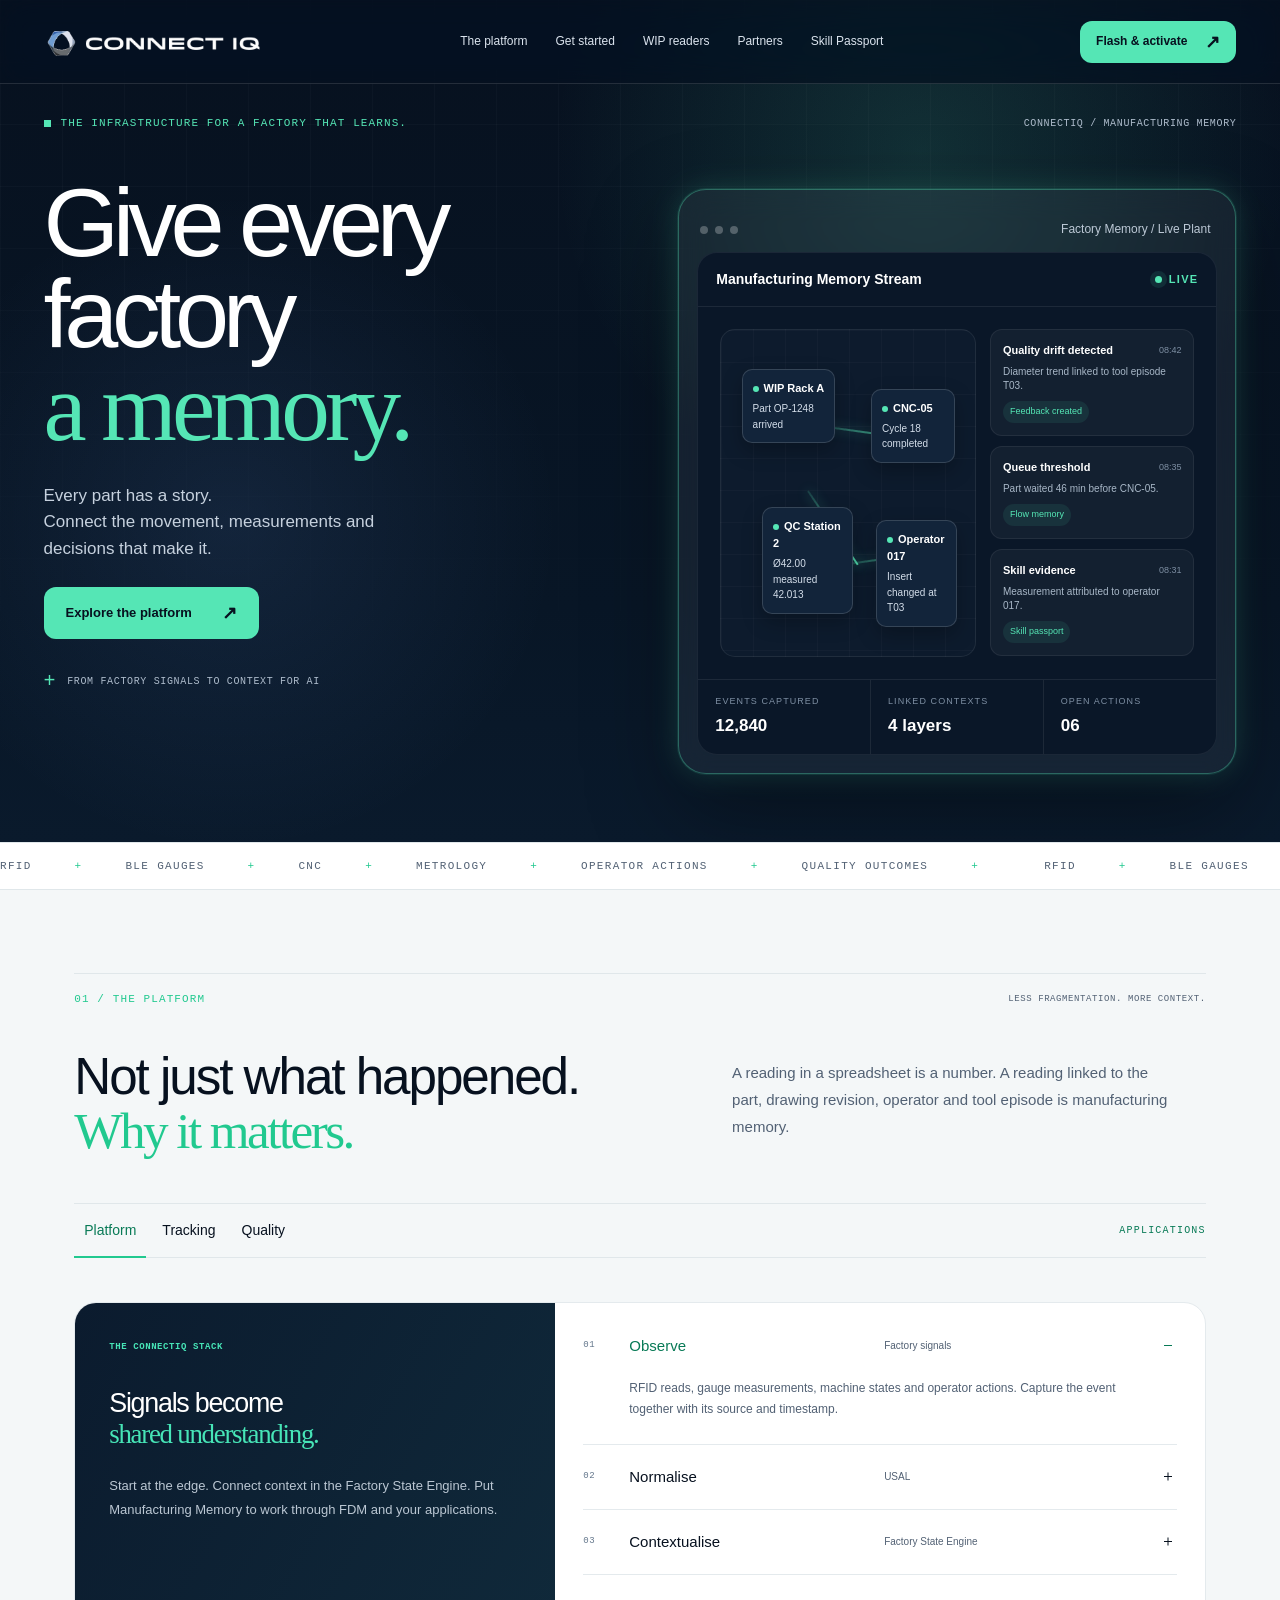
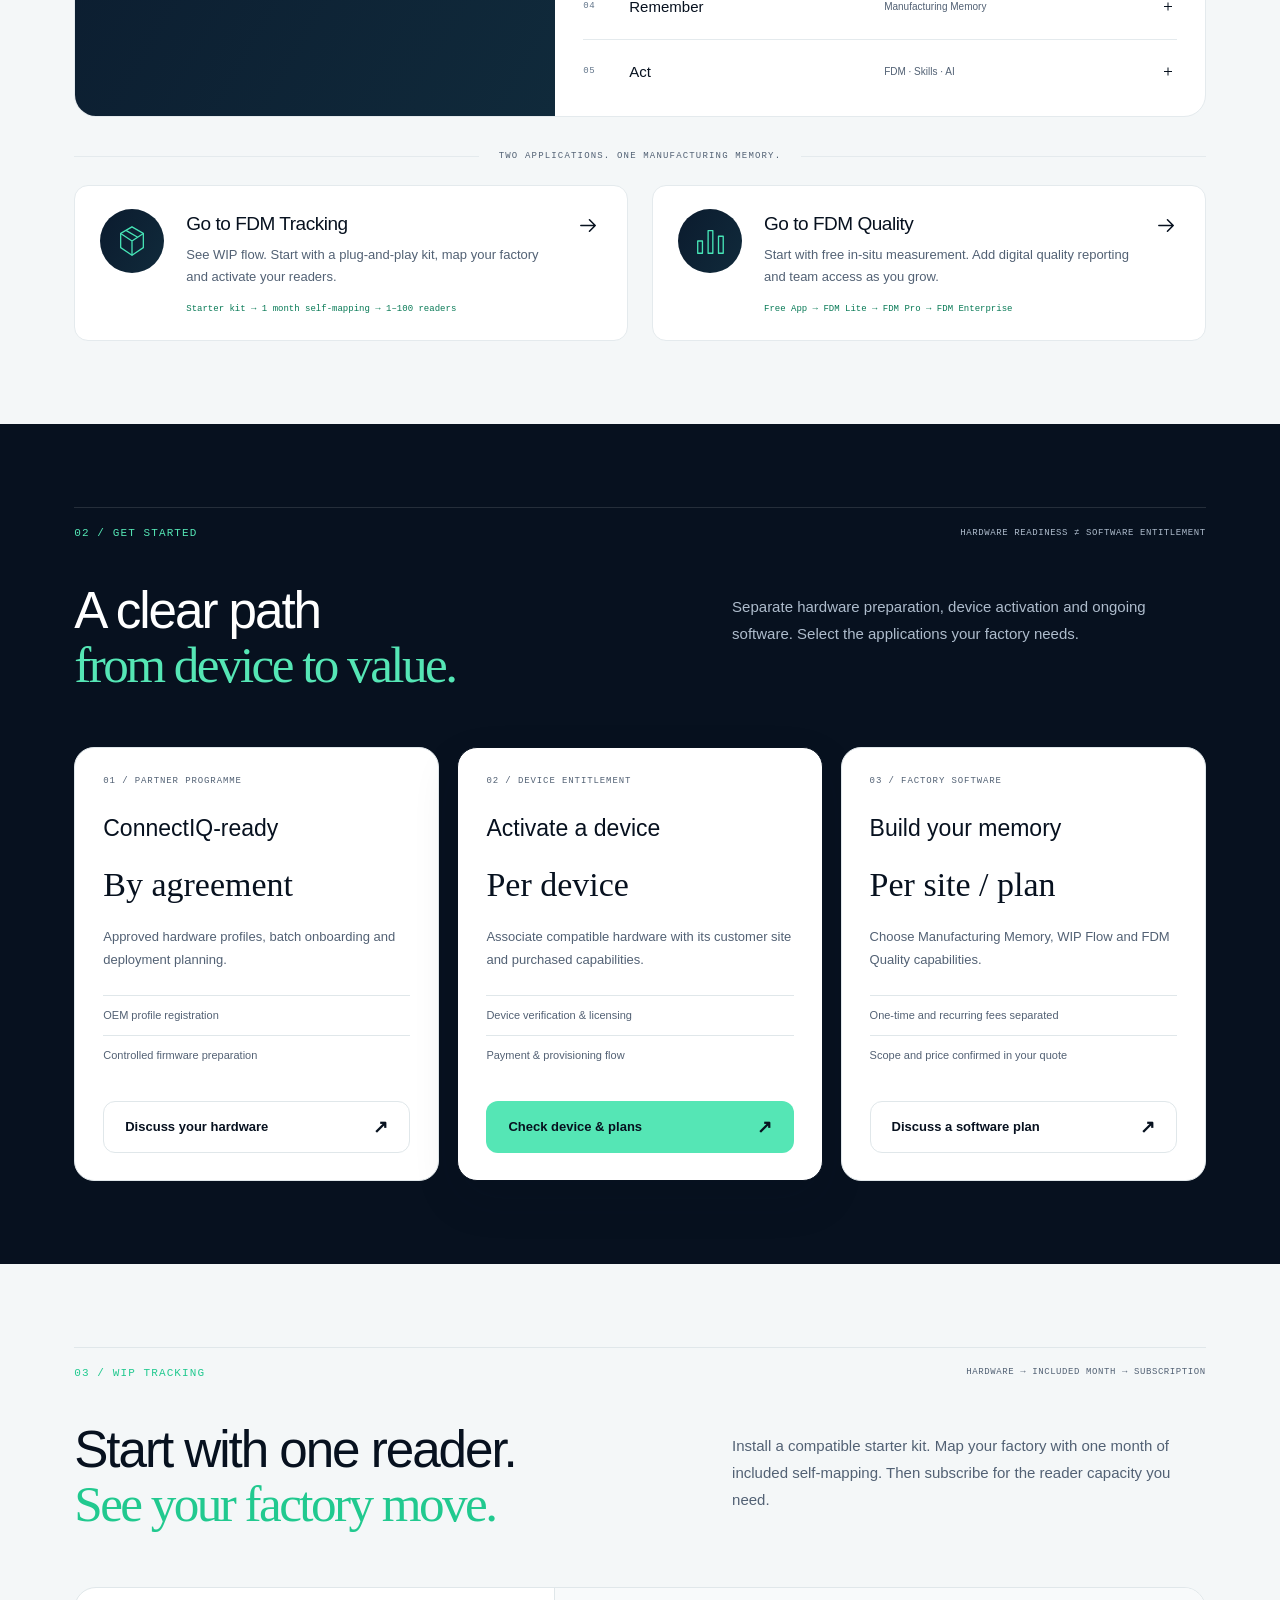
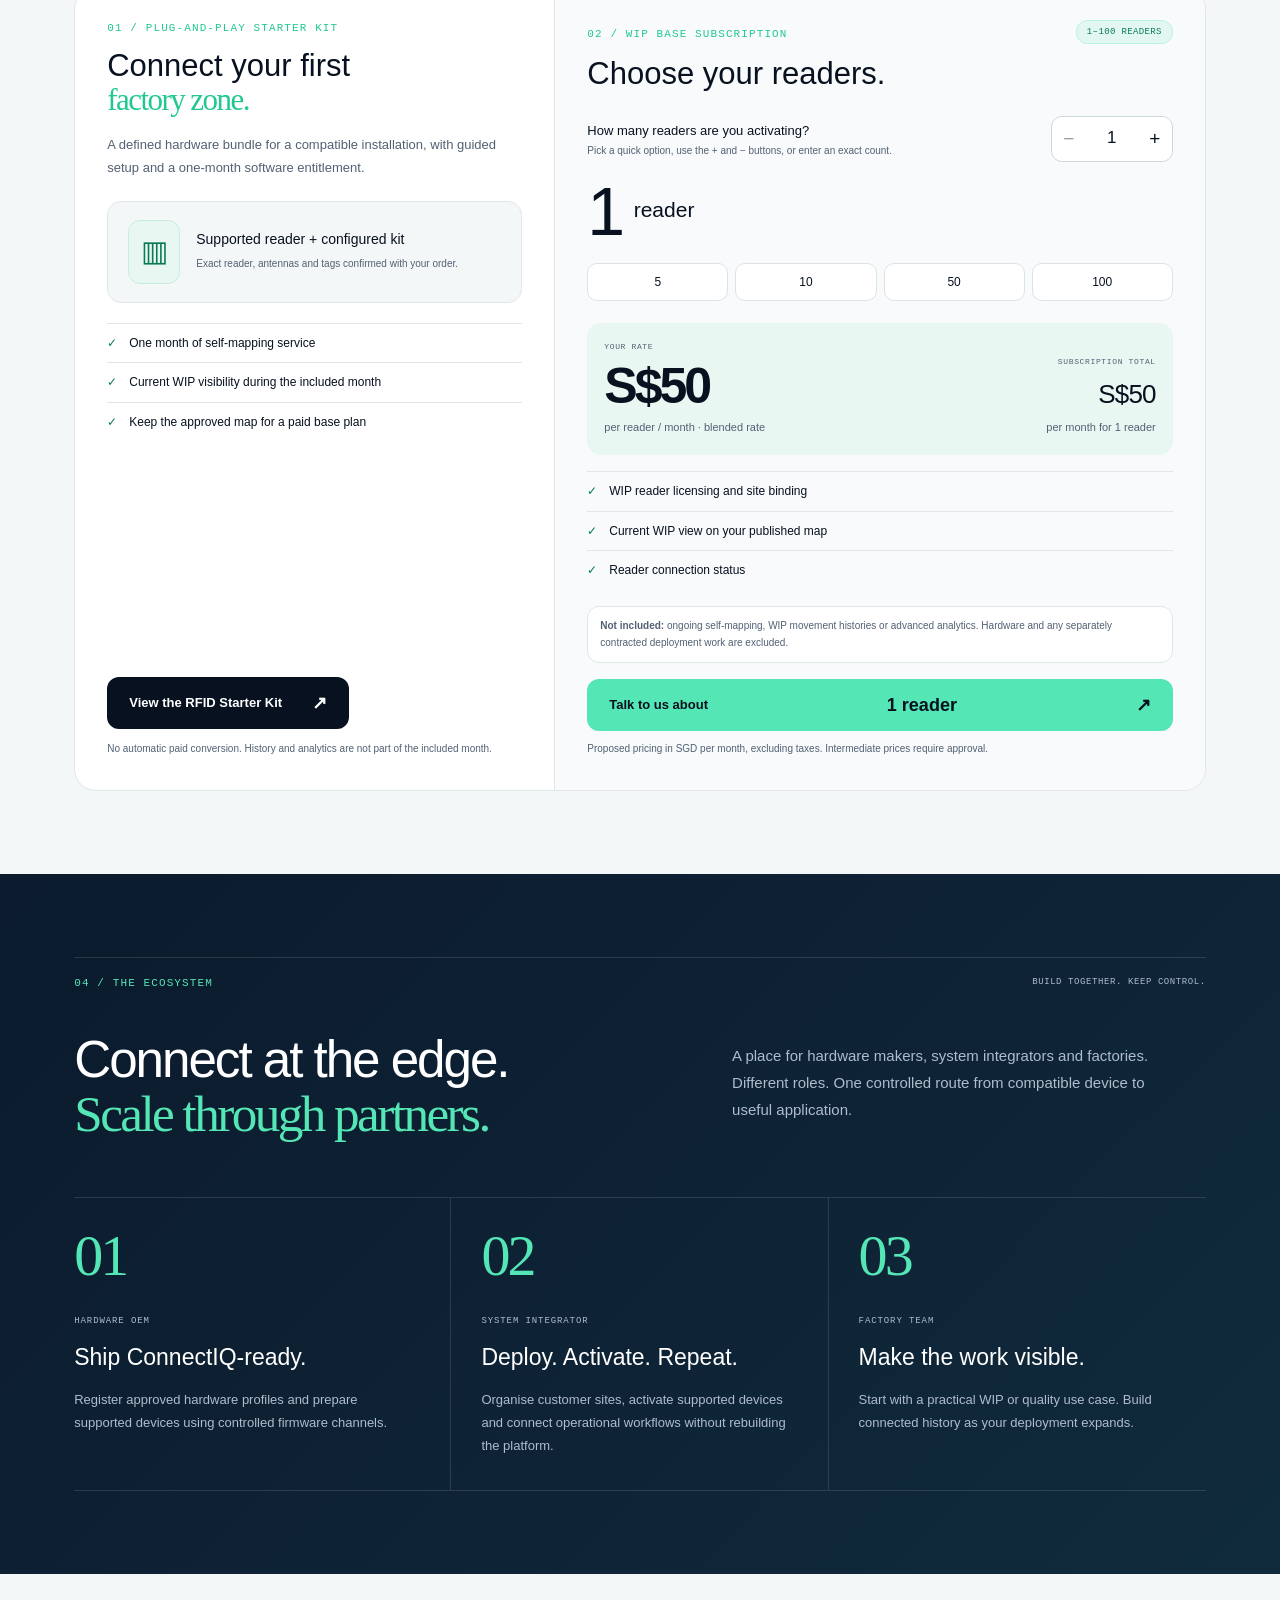
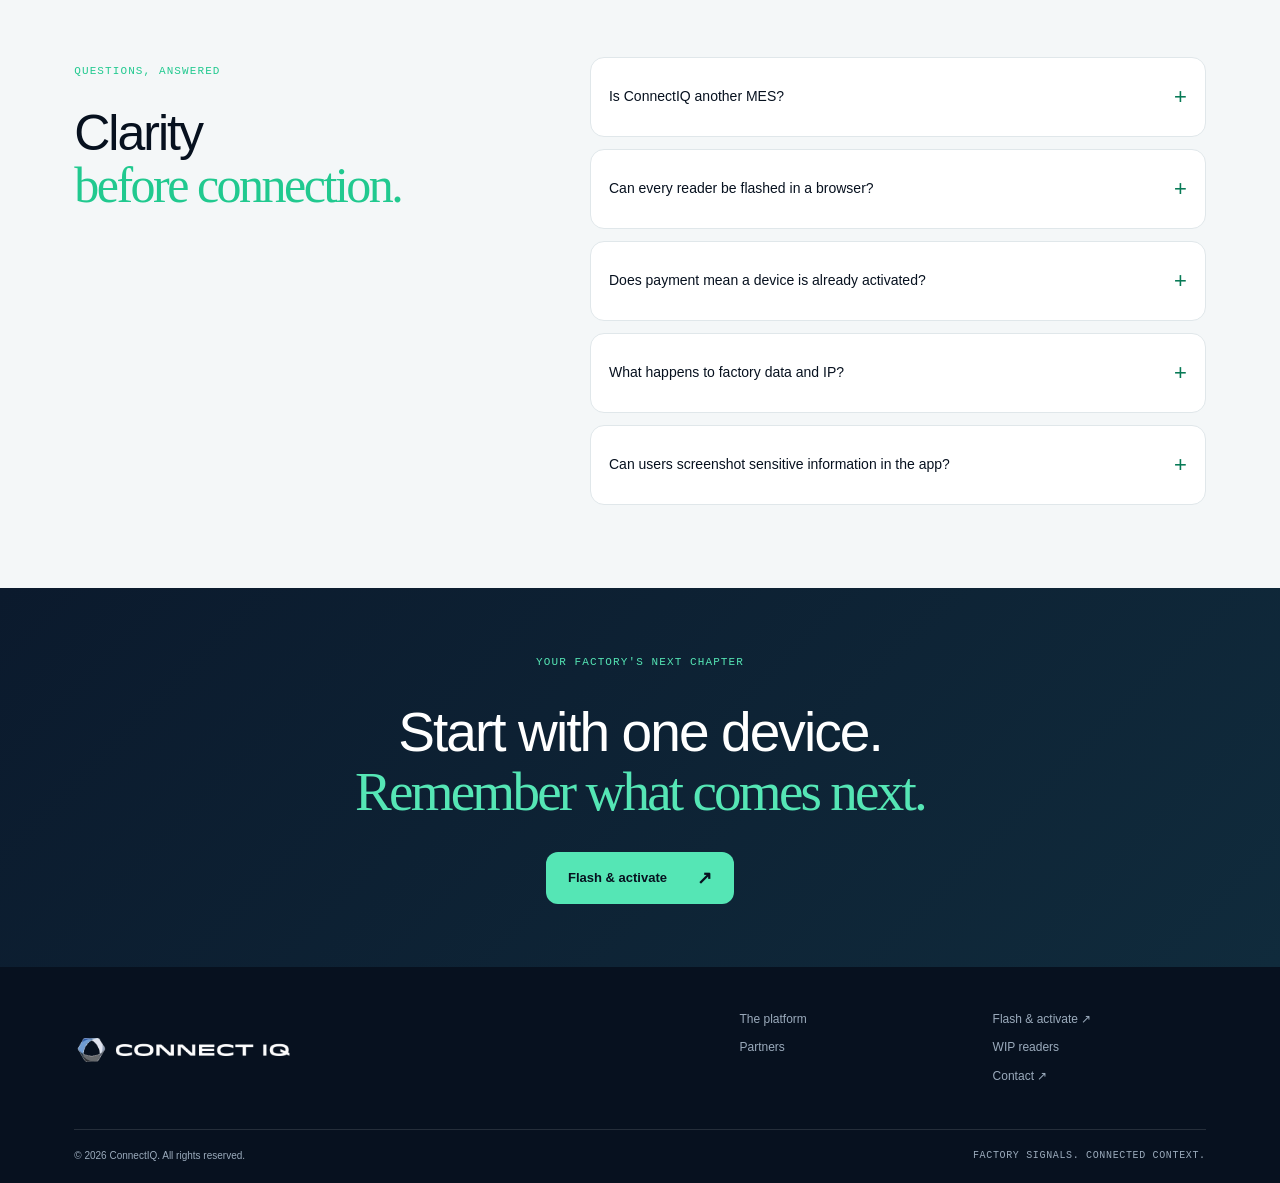
==== commit 30e186a0: "Add Skill Passport page with site UI; link it from the nav bar Co-Authored-By: Claude Opus 5.5 <nore" ====
--- a/index.html
+++ b/index.html
@@ -23,7 +23,7 @@
       /></a>
       <nav class="desktop-nav" aria-label="Primary">
         <a href="#memory">The platform</a><a href="#pricing">Get started</a><a href="#wip">WIP readers</a
-        ><a href="#partners">Partners</a>
+        ><a href="#partners">Partners</a><a href="passport.html">Skill Passport</a>
       </nav>
       <div class="nav-actions">
         <a
@@ -45,7 +45,7 @@
       </div>
       <nav id="mobile-nav" class="mobile-nav" aria-label="Mobile" hidden>
         <a href="#memory">The platform</a><a href="#pricing">Get started</a><a href="#wip">WIP readers</a
-        ><a href="#partners">Partners</a>
+        ><a href="#partners">Partners</a><a href="passport.html">Skill Passport</a>
         <a href="https://usal.connectiq.asia/" target="_blank" rel="noopener" data-flash
           >Flash &amp; activate ↗</a
         >
